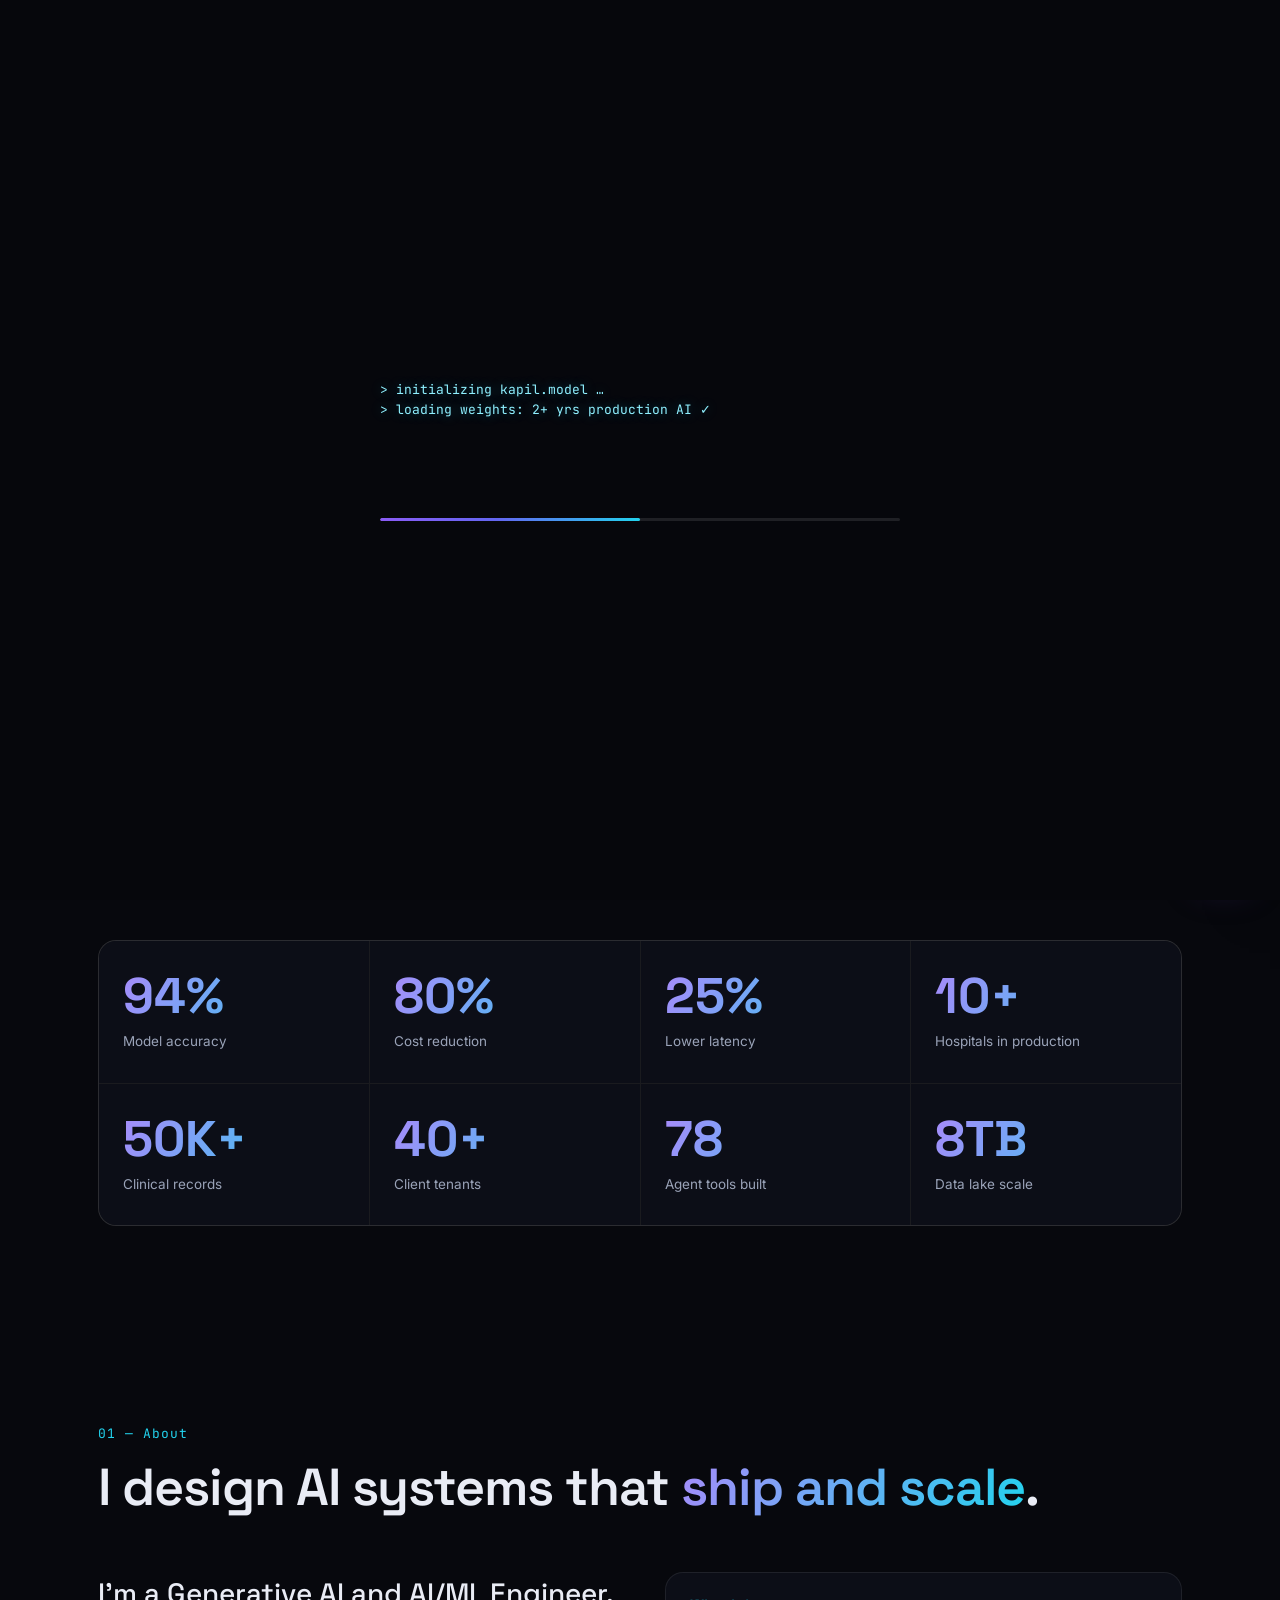
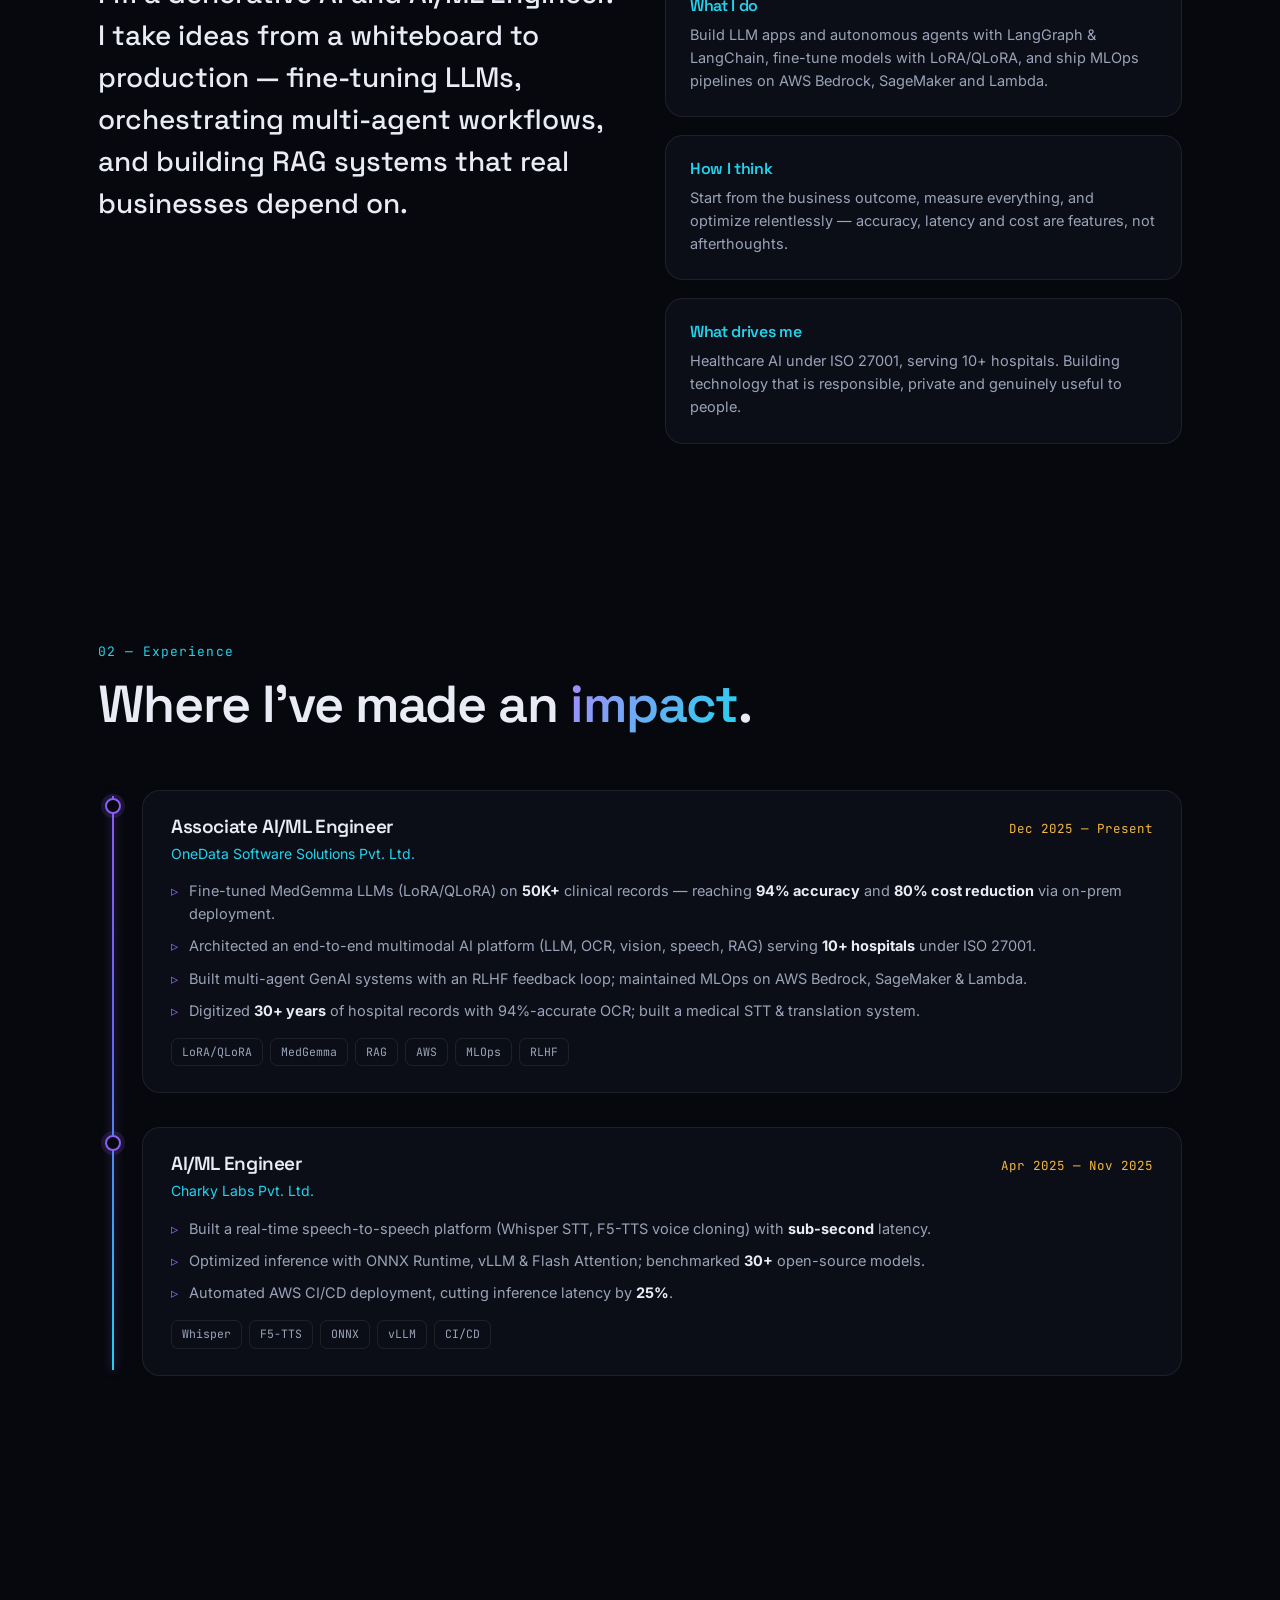
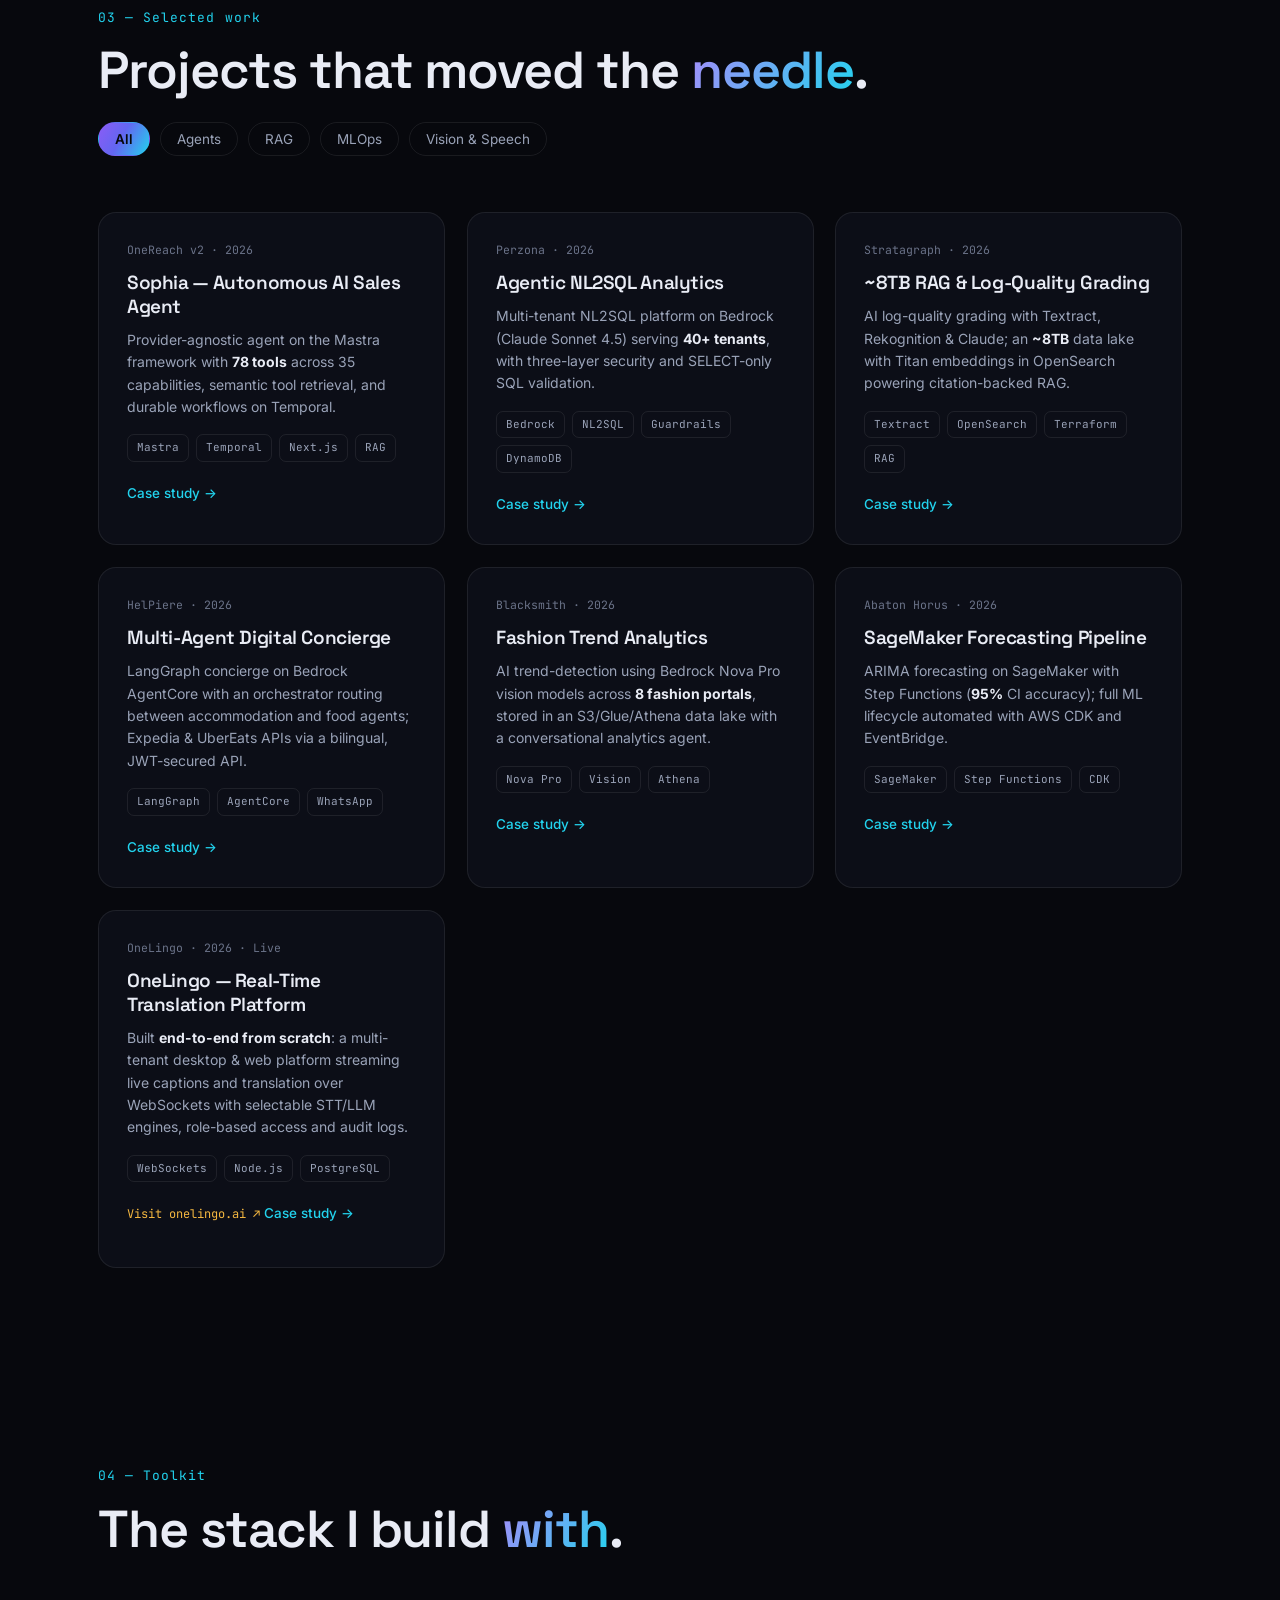
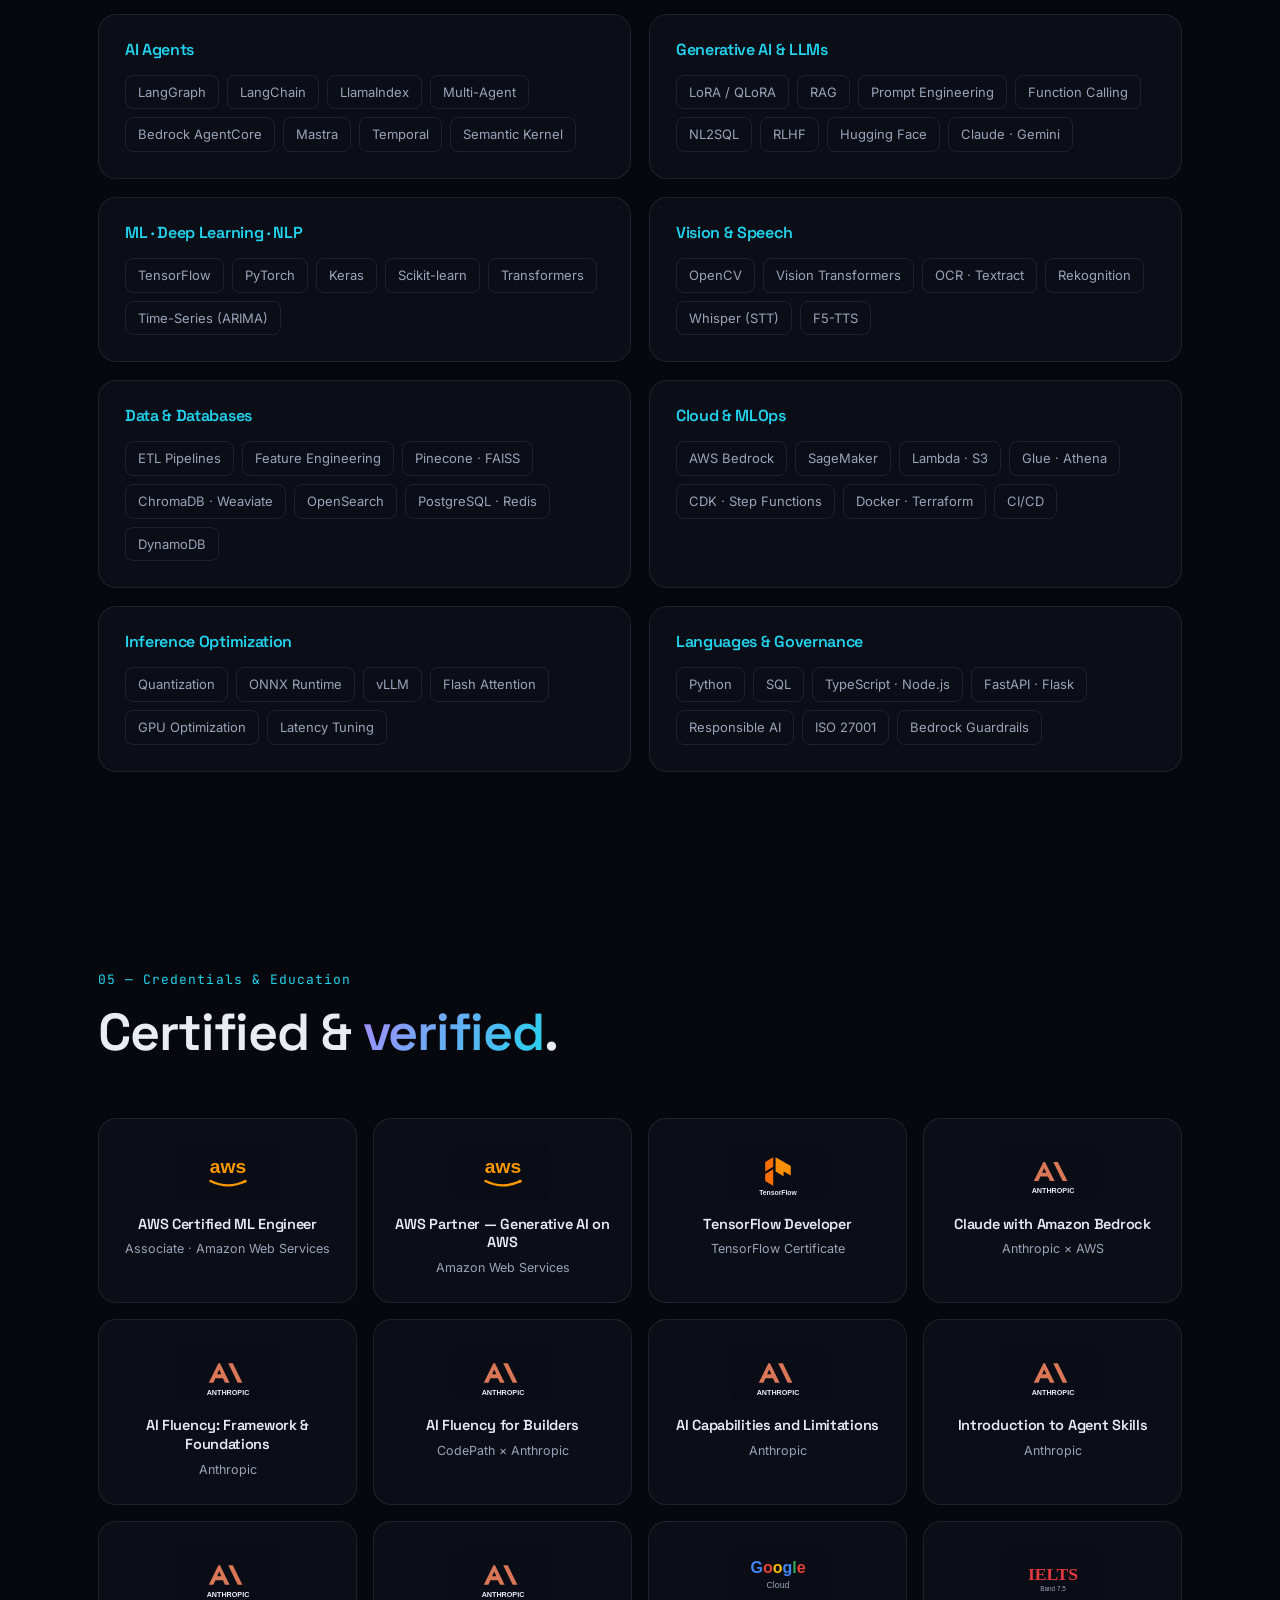
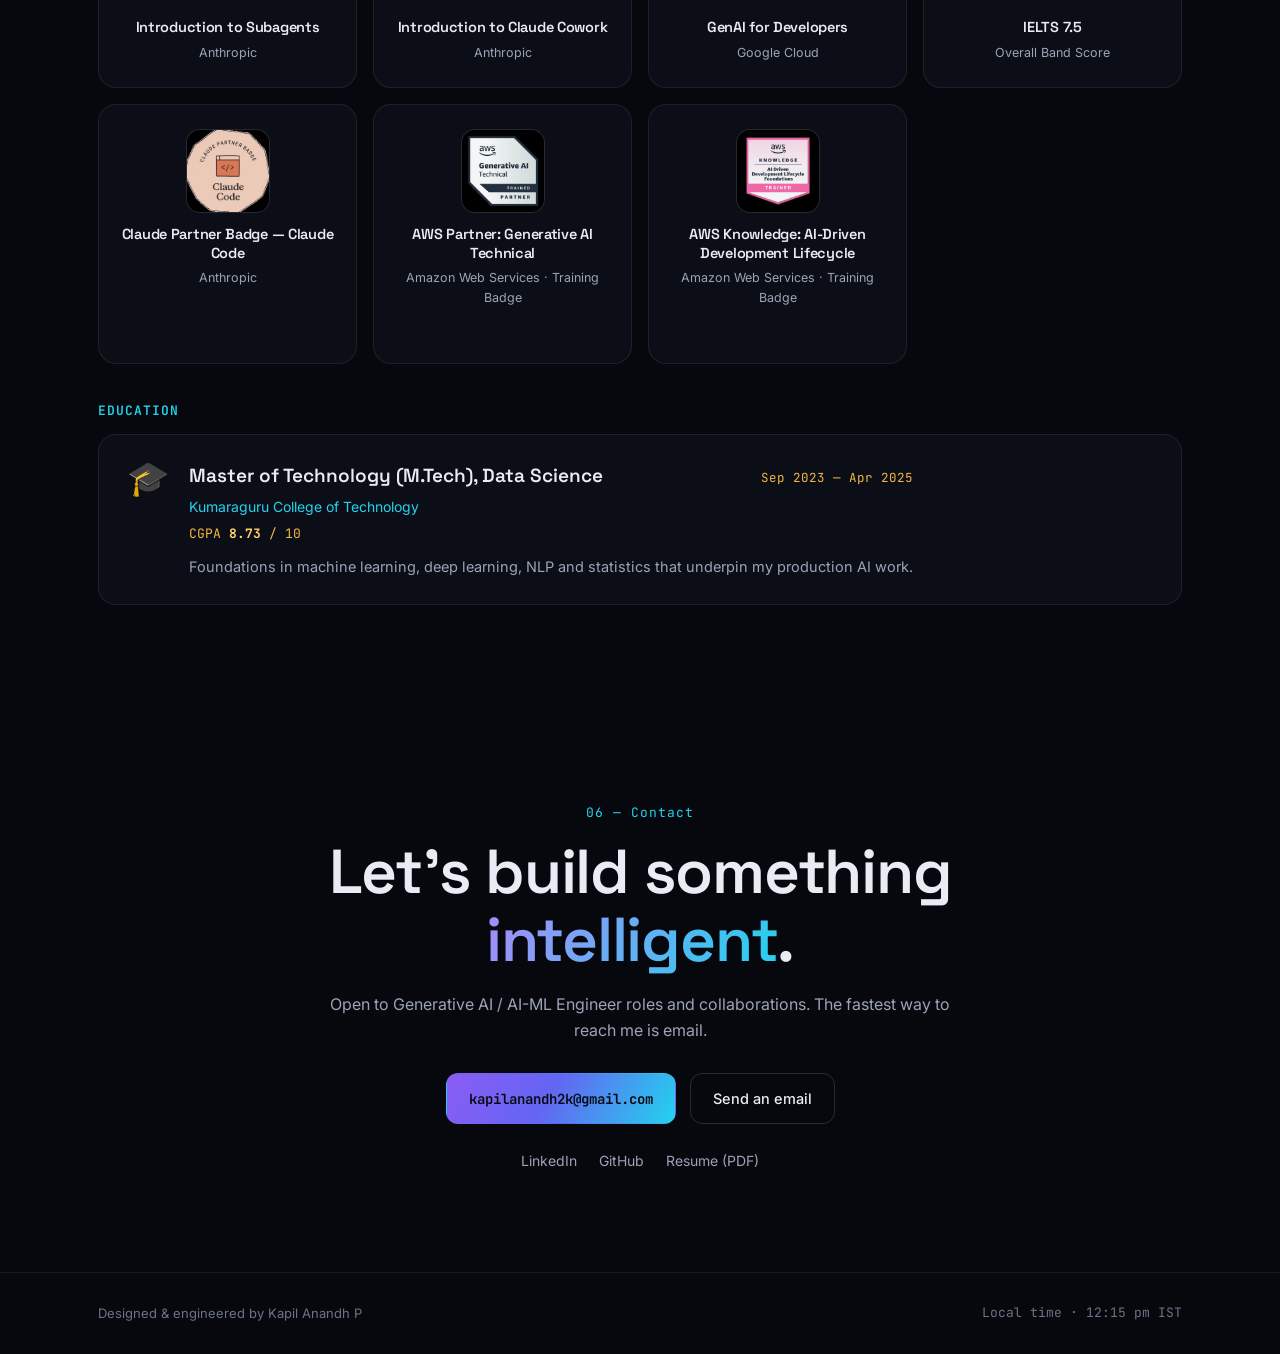
==== index.html @ 5b50f159 "Initial portfolio: dark theme, animations, Kappy chatbot, GitHub Pages deploy" ====
<!DOCTYPE html>
<html lang="en">
<head>
  <meta charset="UTF-8" />
  <meta name="viewport" content="width=device-width, initial-scale=1.0" />
  <meta name="theme-color" content="#07080d" />

  <title>Kapil Anandh P — Generative AI &amp; AI/ML Engineer</title>
  <meta name="description" content="Kapil Anandh P — Generative AI and AI/ML Engineer. Building production LLM applications, multi-agent systems, RAG platforms and MLOps pipelines on AWS. 94% model accuracy, 80% cost reduction." />
  <meta name="author" content="Kapil Anandh P" />
  <meta name="keywords" content="Generative AI, AI/ML Engineer, LLM, LangGraph, LangChain, RAG, AWS Bedrock, SageMaker, MLOps, Python, NLP, Kapil Anandh" />

  <!-- Open Graph / social share -->
  <meta property="og:type" content="website" />
  <meta property="og:title" content="Kapil Anandh P — Generative AI &amp; AI/ML Engineer" />
  <meta property="og:description" content="Production LLM apps, multi-agent systems, RAG platforms and MLOps on AWS. 94% accuracy, 80% cost reduction, 25% lower latency." />
  <meta property="og:image" content="assets/img/og-cover.png" />
  <meta property="og:url" content="https://kapilanandh.github.io/Portfolio/" />
  <meta name="twitter:card" content="summary_large_image" />
  <meta name="twitter:title" content="Kapil Anandh P — Generative AI &amp; AI/ML Engineer" />
  <meta name="twitter:description" content="Production LLM apps, multi-agent systems, RAG platforms and MLOps on AWS." />
  <meta name="twitter:image" content="assets/img/og-cover.png" />

  <link rel="icon" href="assets/img/favicon.svg" type="image/svg+xml" />
  <link rel="apple-touch-icon" href="assets/img/avatar.jpg" />

  <!-- Fonts -->
  <link rel="preconnect" href="https://fonts.googleapis.com" />
  <link rel="preconnect" href="https://fonts.gstatic.com" crossorigin />
  <link href="https://fonts.googleapis.com/css2?family=Space+Grotesk:wght@400;500;600;700&family=Inter:wght@300;400;500;600&family=JetBrains+Mono:wght@400;500&display=swap" rel="stylesheet" />

  <link rel="stylesheet" href="assets/css/style.css" />

  <!-- Structured data -->
  <script type="application/ld+json">
  {
    "@context": "https://schema.org",
    "@type": "Person",
    "name": "Kapil Anandh P",
    "jobTitle": "Generative AI & AI/ML Engineer",
    "email": "mailto:kapilanandh2k@gmail.com",
    "url": "https://kapilanandh.github.io/Portfolio/",
    "sameAs": [
      "https://www.linkedin.com/in/kapilanandh3611/",
      "https://github.com/KapilAnandh"
    ],
    "knowsAbout": ["Generative AI","Large Language Models","LangGraph","LangChain","RAG","AWS Bedrock","SageMaker","MLOps","NLP","Computer Vision"]
  }
  </script>
</head>
<body data-theme="dark">

  <!-- ===== Boot loader ===== -->
  <div id="boot" class="boot" aria-hidden="true">
    <div class="boot__inner">
      <pre class="boot__log" id="bootLog"></pre>
      <div class="boot__bar"><span id="bootBar"></span></div>
    </div>
  </div>

  <!-- ===== Custom cursor ===== -->
  <div class="cursor-dot" id="cursorDot" aria-hidden="true"></div>
  <div class="cursor-ring" id="cursorRing" aria-hidden="true"></div>

  <!-- ===== Scroll progress ===== -->
  <div class="scroll-progress" id="scrollProgress" aria-hidden="true"></div>

  <!-- ===== Neural network canvas ===== -->
  <canvas id="neural" class="neural-canvas" aria-hidden="true"></canvas>
  <div class="grain" aria-hidden="true"></div>

  <!-- ===== Navigation ===== -->
  <header class="nav" id="nav">
    <a href="#hero" class="nav__brand" aria-label="Home">
      <span class="nav__logo">KA</span>
      <span class="nav__name">Kapil Anandh</span>
    </a>
    <nav class="nav__links" aria-label="Primary">
      <a href="#about" data-nav>About</a>
      <a href="#experience" data-nav>Experience</a>
      <a href="#projects" data-nav>Projects</a>
      <a href="#skills" data-nav>Skills</a>
      <a href="#certs" data-nav>Credentials</a>
      <a href="#contact" data-nav>Contact</a>
    </nav>
    <div class="nav__actions">
      <button class="nav__cmd" id="openCmd" title="Quick menu (Ctrl+K)" aria-label="Open command menu">
        <kbd>⌘</kbd><kbd>K</kbd>
      </button>
      <a href="assets/Kapil_Anandh_Resume.pdf" class="btn btn--sm" download>Resume</a>
      <button class="nav__burger" id="burger" aria-label="Menu" aria-expanded="false"><span></span><span></span><span></span></button>
    </div>
  </header>

  <!-- ===== Mobile menu ===== -->
  <div class="mobile-menu" id="mobileMenu" aria-hidden="true">
    <a href="#about">About</a>
    <a href="#experience">Experience</a>
    <a href="#projects">Projects</a>
    <a href="#skills">Skills</a>
    <a href="#certs">Credentials</a>
    <a href="#contact">Contact</a>
  </div>

  <main>
    <!-- ===== HERO ===== -->
    <section id="hero" class="hero">
      <div class="hero__grid">
        <div class="hero__content">
          <div class="hero__badge reveal">
            <span class="dot"></span> Open to opportunities · Generative AI / AI-ML Engineer
          </div>
          <h1 class="hero__title" id="heroTitle" aria-label="Kapil Anandh P">
            <span class="line"><span class="word">Kapil</span></span>
            <span class="line"><span class="word">Anandh</span> <span class="word accent">P</span></span>
          </h1>
          <p class="hero__role">
            <span class="hero__role-fixed">I build</span>
            <span class="type" id="typeRole"></span><span class="type-caret">|</span>
          </p>
          <p class="hero__desc reveal">
            Generative AI &amp; AI/ML Engineer with <strong>2+ years</strong> shipping production
            LLM applications and autonomous agents in Python — using LangGraph, LangChain and
            AWS AI platforms. I turn messy business problems into measurable outcomes.
          </p>
          <div class="hero__cta reveal">
            <a href="#projects" class="btn btn--primary magnetic">View my work <span class="arrow">→</span></a>
            <a href="assets/Kapil_Anandh_Resume.pdf" class="btn btn--ghost magnetic" download>Download resume</a>
          </div>
          <div class="hero__socials reveal">
            <a href="https://github.com/KapilAnandh" target="_blank" rel="noopener" aria-label="GitHub" class="magnetic">GitHub</a>
            <span>·</span>
            <a href="https://www.linkedin.com/in/kapilanandh3611/" target="_blank" rel="noopener" aria-label="LinkedIn" class="magnetic">LinkedIn</a>
            <span>·</span>
            <a href="mailto:kapilanandh2k@gmail.com" aria-label="Email" class="magnetic">Email</a>
          </div>
        </div>

        <div class="hero__visual">
          <div class="portrait" id="portrait">
            <div class="portrait__ring"></div>
            <div class="portrait__frame">
              <picture>
                <source srcset="assets/img/kapil.webp" type="image/webp" />
                <img src="assets/img/kapil.jpg" alt="Portrait of Kapil Anandh P" width="360" height="450" />
              </picture>
            </div>
            <div class="portrait__chip chip--1">LangGraph · Agents</div>
            <div class="portrait__chip chip--2">AWS Bedrock · SageMaker</div>
            <div class="portrait__chip chip--3">RAG · LLM Fine-tuning</div>
          </div>
        </div>
      </div>
      <a href="#stats" class="hero__scroll" aria-label="Scroll down">
        <span>scroll</span>
        <span class="hero__scroll-line"></span>
      </a>
    </section>

    <!-- ===== STATS ===== -->
    <section id="stats" class="stats">
      <div class="container">
        <div class="stats__grid">
          <div class="stat reveal"><div class="stat__num" data-count="94" data-suffix="%">0</div><div class="stat__label">Model accuracy</div></div>
          <div class="stat reveal"><div class="stat__num" data-count="80" data-suffix="%">0</div><div class="stat__label">Cost reduction</div></div>
          <div class="stat reveal"><div class="stat__num" data-count="25" data-suffix="%">0</div><div class="stat__label">Lower latency</div></div>
          <div class="stat reveal"><div class="stat__num" data-count="10" data-suffix="+">0</div><div class="stat__label">Hospitals in production</div></div>
          <div class="stat reveal"><div class="stat__num" data-count="50" data-suffix="K+">0</div><div class="stat__label">Clinical records</div></div>
          <div class="stat reveal"><div class="stat__num" data-count="40" data-suffix="+">0</div><div class="stat__label">Client tenants</div></div>
          <div class="stat reveal"><div class="stat__num" data-count="78" data-suffix="">0</div><div class="stat__label">Agent tools built</div></div>
          <div class="stat reveal"><div class="stat__num" data-count="8" data-suffix="TB">0</div><div class="stat__label">Data lake scale</div></div>
        </div>
      </div>
    </section>

    <!-- ===== ABOUT ===== -->
    <section id="about" class="about">
      <div class="container">
        <div class="section-head reveal">
          <span class="section-kicker">01 — About</span>
          <h2 class="section-title">I design AI systems that <span class="accent">ship and scale</span>.</h2>
        </div>
        <div class="about__grid">
          <div class="about__lead">
            <p class="about__big" data-reveal-words>
              I'm a Generative AI and AI/ML Engineer. I take ideas from a whiteboard
              to production — fine-tuning LLMs, orchestrating multi-agent workflows,
              and building RAG systems that real businesses depend on.
            </p>
          </div>
          <div class="about__cols">
            <div class="about__card reveal">
              <h3>What I do</h3>
              <p>Build LLM apps and autonomous agents with LangGraph &amp; LangChain, fine-tune models with LoRA/QLoRA, and ship MLOps pipelines on AWS Bedrock, SageMaker and Lambda.</p>
            </div>
            <div class="about__card reveal">
              <h3>How I think</h3>
              <p>Start from the business outcome, measure everything, and optimize relentlessly — accuracy, latency and cost are features, not afterthoughts.</p>
            </div>
            <div class="about__card reveal">
              <h3>What drives me</h3>
              <p>Healthcare AI under ISO 27001, serving 10+ hospitals. Building technology that is responsible, private and genuinely useful to people.</p>
            </div>
          </div>
        </div>
      </div>
    </section>

    <!-- ===== EXPERIENCE ===== -->
    <section id="experience" class="experience">
      <div class="container">
        <div class="section-head reveal">
          <span class="section-kicker">02 — Experience</span>
          <h2 class="section-title">Where I've made an <span class="accent">impact</span>.</h2>
        </div>
        <div class="timeline" id="timeline">
          <div class="timeline__line"><span id="timelineProgress"></span></div>

          <article class="tl-item reveal">
            <div class="tl-dot"></div>
            <div class="tl-card">
              <div class="tl-top">
                <h3>Associate AI/ML Engineer</h3>
                <span class="tl-date">Dec 2025 — Present</span>
              </div>
              <p class="tl-org">OneData Software Solutions Pvt. Ltd.</p>
              <ul class="tl-points">
                <li>Fine-tuned MedGemma LLMs (LoRA/QLoRA) on <strong>50K+</strong> clinical records — reaching <strong>94% accuracy</strong> and <strong>80% cost reduction</strong> via on-prem deployment.</li>
                <li>Architected an end-to-end multimodal AI platform (LLM, OCR, vision, speech, RAG) serving <strong>10+ hospitals</strong> under ISO 27001.</li>
                <li>Built multi-agent GenAI systems with an RLHF feedback loop; maintained MLOps on AWS Bedrock, SageMaker &amp; Lambda.</li>
                <li>Digitized <strong>30+ years</strong> of hospital records with 94%-accurate OCR; built a medical STT &amp; translation system.</li>
              </ul>
              <div class="tl-tags"><span>LoRA/QLoRA</span><span>MedGemma</span><span>RAG</span><span>AWS</span><span>MLOps</span><span>RLHF</span></div>
            </div>
          </article>

          <article class="tl-item reveal">
            <div class="tl-dot"></div>
            <div class="tl-card">
              <div class="tl-top">
                <h3>AI/ML Engineer</h3>
                <span class="tl-date">Apr 2025 — Nov 2025</span>
              </div>
              <p class="tl-org">Charky Labs Pvt. Ltd.</p>
              <ul class="tl-points">
                <li>Built a real-time speech-to-speech platform (Whisper STT, F5-TTS voice cloning) with <strong>sub-second</strong> latency.</li>
                <li>Optimized inference with ONNX Runtime, vLLM &amp; Flash Attention; benchmarked <strong>30+</strong> open-source models.</li>
                <li>Automated AWS CI/CD deployment, cutting inference latency by <strong>25%</strong>.</li>
              </ul>
              <div class="tl-tags"><span>Whisper</span><span>F5-TTS</span><span>ONNX</span><span>vLLM</span><span>CI/CD</span></div>
            </div>
          </article>
        </div>
      </div>
    </section>

    <!-- ===== PROJECTS ===== -->
    <section id="projects" class="projects">
      <div class="container">
        <div class="section-head reveal">
          <span class="section-kicker">03 — Selected work</span>
          <h2 class="section-title">Projects that moved the <span class="accent">needle</span>.</h2>
          <div class="proj-filters" id="projFilters">
            <button class="chip-btn is-active" data-filter="all">All</button>
            <button class="chip-btn" data-filter="agents">Agents</button>
            <button class="chip-btn" data-filter="rag">RAG</button>
            <button class="chip-btn" data-filter="mlops">MLOps</button>
            <button class="chip-btn" data-filter="vision">Vision &amp; Speech</button>
          </div>
        </div>

        <div class="proj-grid" id="projGrid">
          <!-- cards injected/enhanced by JS; written in HTML for SEO + no-JS fallback -->
          <article class="proj-card tilt reveal" data-cats="agents rag" data-proj="sophia">
            <div class="proj-card__glow"></div>
            <span class="proj-card__era">OneReach v2 · 2026</span>
            <h3>Sophia — Autonomous AI Sales Agent</h3>
            <p>Provider-agnostic agent on the Mastra framework with <strong>78 tools</strong> across 35 capabilities, semantic tool retrieval, and durable workflows on Temporal.</p>
            <div class="proj-card__tags"><span>Mastra</span><span>Temporal</span><span>Next.js</span><span>RAG</span></div>
            <button class="proj-card__more">Case study →</button>
          </article>

          <article class="proj-card tilt reveal" data-cats="agents rag" data-proj="perzona">
            <div class="proj-card__glow"></div>
            <span class="proj-card__era">Perzona · 2026</span>
            <h3>Agentic NL2SQL Analytics</h3>
            <p>Multi-tenant NL2SQL platform on Bedrock (Claude Sonnet 4.5) serving <strong>40+ tenants</strong>, with three-layer security and SELECT-only SQL validation.</p>
            <div class="proj-card__tags"><span>Bedrock</span><span>NL2SQL</span><span>Guardrails</span><span>DynamoDB</span></div>
            <button class="proj-card__more">Case study →</button>
          </article>

          <article class="proj-card tilt reveal" data-cats="rag vision" data-proj="stratagraph">
            <div class="proj-card__glow"></div>
            <span class="proj-card__era">Stratagraph · 2026</span>
            <h3>~8TB RAG &amp; Log-Quality Grading</h3>
            <p>AI log-quality grading with Textract, Rekognition &amp; Claude; an <strong>~8TB</strong> data lake with Titan embeddings in OpenSearch powering citation-backed RAG.</p>
            <div class="proj-card__tags"><span>Textract</span><span>OpenSearch</span><span>Terraform</span><span>RAG</span></div>
            <button class="proj-card__more">Case study →</button>
          </article>

          <article class="proj-card tilt reveal" data-cats="agents" data-proj="helpiere">
            <div class="proj-card__glow"></div>
            <span class="proj-card__era">HelPiere · 2026</span>
            <h3>Multi-Agent Digital Concierge</h3>
            <p>LangGraph concierge on Bedrock AgentCore with an orchestrator routing between accommodation and food agents; Expedia &amp; UberEats APIs via a bilingual, JWT-secured API.</p>
            <div class="proj-card__tags"><span>LangGraph</span><span>AgentCore</span><span>WhatsApp</span></div>
            <button class="proj-card__more">Case study →</button>
          </article>

          <article class="proj-card tilt reveal" data-cats="vision rag" data-proj="blacksmith">
            <div class="proj-card__glow"></div>
            <span class="proj-card__era">Blacksmith · 2026</span>
            <h3>Fashion Trend Analytics</h3>
            <p>AI trend-detection using Bedrock Nova Pro vision models across <strong>8 fashion portals</strong>, stored in an S3/Glue/Athena data lake with a conversational analytics agent.</p>
            <div class="proj-card__tags"><span>Nova Pro</span><span>Vision</span><span>Athena</span></div>
            <button class="proj-card__more">Case study →</button>
          </article>

          <article class="proj-card tilt reveal" data-cats="mlops" data-proj="abaton">
            <div class="proj-card__glow"></div>
            <span class="proj-card__era">Abaton Horus · 2026</span>
            <h3>SageMaker Forecasting Pipeline</h3>
            <p>ARIMA forecasting on SageMaker with Step Functions (<strong>95%</strong> CI accuracy); full ML lifecycle automated with AWS CDK and EventBridge.</p>
            <div class="proj-card__tags"><span>SageMaker</span><span>Step Functions</span><span>CDK</span></div>
            <button class="proj-card__more">Case study →</button>
          </article>

          <article class="proj-card tilt reveal" data-cats="mlops" data-proj="onelingo">
            <div class="proj-card__glow"></div>
            <span class="proj-card__era">OneLingo · 2026 · Live</span>
            <h3>OneLingo — Real-Time Translation Platform</h3>
            <p>Built <strong>end-to-end from scratch</strong>: a multi-tenant desktop &amp; web platform streaming live captions and translation over WebSockets with selectable STT/LLM engines, role-based access and audit logs.</p>
            <div class="proj-card__tags"><span>WebSockets</span><span>Node.js</span><span>PostgreSQL</span></div>
            <a href="https://onelingo.ai/" target="_blank" rel="noopener" class="proj-card__live" onclick="event.stopPropagation()">Visit onelingo.ai ↗</a>
            <button class="proj-card__more">Case study →</button>
          </article>
        </div>
      </div>
    </section>

    <!-- ===== SKILLS ===== -->
    <section id="skills" class="skills">
      <div class="container">
        <div class="section-head reveal">
          <span class="section-kicker">04 — Toolkit</span>
          <h2 class="section-title">The stack I build <span class="accent">with</span>.</h2>
        </div>
        <div class="skills__grid" id="skillsGrid">
          <div class="skill-group reveal">
            <h3>AI Agents</h3>
            <div class="skill-tags">
              <span>LangGraph</span><span>LangChain</span><span>LlamaIndex</span><span>Multi-Agent</span><span>Bedrock AgentCore</span><span>Mastra</span><span>Temporal</span><span>Semantic Kernel</span>
            </div>
          </div>
          <div class="skill-group reveal">
            <h3>Generative AI &amp; LLMs</h3>
            <div class="skill-tags">
              <span>LoRA / QLoRA</span><span>RAG</span><span>Prompt Engineering</span><span>Function Calling</span><span>NL2SQL</span><span>RLHF</span><span>Hugging Face</span><span>Claude · Gemini</span>
            </div>
          </div>
          <div class="skill-group reveal">
            <h3>ML · Deep Learning · NLP</h3>
            <div class="skill-tags">
              <span>TensorFlow</span><span>PyTorch</span><span>Keras</span><span>Scikit-learn</span><span>Transformers</span><span>Time-Series (ARIMA)</span>
            </div>
          </div>
          <div class="skill-group reveal">
            <h3>Vision &amp; Speech</h3>
            <div class="skill-tags">
              <span>OpenCV</span><span>Vision Transformers</span><span>OCR · Textract</span><span>Rekognition</span><span>Whisper (STT)</span><span>F5-TTS</span>
            </div>
          </div>
          <div class="skill-group reveal">
            <h3>Data &amp; Databases</h3>
            <div class="skill-tags">
              <span>ETL Pipelines</span><span>Feature Engineering</span><span>Pinecone · FAISS</span><span>ChromaDB · Weaviate</span><span>OpenSearch</span><span>PostgreSQL · Redis</span><span>DynamoDB</span>
            </div>
          </div>
          <div class="skill-group reveal">
            <h3>Cloud &amp; MLOps</h3>
            <div class="skill-tags">
              <span>AWS Bedrock</span><span>SageMaker</span><span>Lambda · S3</span><span>Glue · Athena</span><span>CDK · Step Functions</span><span>Docker · Terraform</span><span>CI/CD</span>
            </div>
          </div>
          <div class="skill-group reveal">
            <h3>Inference Optimization</h3>
            <div class="skill-tags">
              <span>Quantization</span><span>ONNX Runtime</span><span>vLLM</span><span>Flash Attention</span><span>GPU Optimization</span><span>Latency Tuning</span>
            </div>
          </div>
          <div class="skill-group reveal">
            <h3>Languages &amp; Governance</h3>
            <div class="skill-tags">
              <span>Python</span><span>SQL</span><span>TypeScript · Node.js</span><span>FastAPI · Flask</span><span>Responsible AI</span><span>ISO 27001</span><span>Bedrock Guardrails</span>
            </div>
          </div>
        </div>
      </div>
    </section>

    <!-- ===== CERTIFICATIONS ===== -->
    <section id="certs" class="certs">
      <div class="container">
        <div class="section-head reveal">
          <span class="section-kicker">05 — Credentials &amp; Education</span>
          <h2 class="section-title">Certified &amp; <span class="accent">verified</span>.</h2>
        </div>
        <div class="certs__grid" id="certsGrid"></div>

        <div class="edu reveal">
          <h3 class="edu__head">Education</h3>
          <div class="edu-card">
            <div class="edu-card__icon">🎓</div>
            <div class="edu-card__body">
              <div class="edu-card__top">
                <h4>Master of Technology (M.Tech), Data Science</h4>
                <span class="edu-card__date">Sep 2023 — Apr 2025</span>
              </div>
              <p class="edu-card__org">Kumaraguru College of Technology</p>
              <p class="edu-card__cgpa">CGPA <strong>8.73</strong> / 10</p>
              <p class="edu-card__desc">Foundations in machine learning, deep learning, NLP and statistics that underpin my production AI work.</p>
            </div>
          </div>
        </div>
      </div>
    </section>

    <!-- ===== CONTACT ===== -->
    <section id="contact" class="contact">
      <div class="container">
        <div class="contact__inner reveal">
          <span class="section-kicker">06 — Contact</span>
          <h2 class="contact__title">Let's build something <span class="accent">intelligent</span>.</h2>
          <p class="contact__sub">Open to Generative AI / AI-ML Engineer roles and collaborations. The fastest way to reach me is email.</p>
          <div class="contact__actions">
            <button class="btn btn--primary magnetic" id="copyEmail" data-email="kapilanandh2k@gmail.com">
              <span id="copyEmailText">kapilanandh2k@gmail.com</span>
            </button>
            <a href="mailto:kapilanandh2k@gmail.com" class="btn btn--ghost magnetic">Send an email</a>
          </div>
          <div class="contact__links">
            <a href="https://www.linkedin.com/in/kapilanandh3611/" target="_blank" rel="noopener">LinkedIn</a>
            <a href="https://github.com/KapilAnandh" target="_blank" rel="noopener">GitHub</a>
            <a href="assets/Kapil_Anandh_Resume.pdf" download>Resume (PDF)</a>
          </div>
        </div>
      </div>
    </section>
  </main>

  <footer class="footer">
    <div class="container footer__inner">
      <span>Designed &amp; engineered by Kapil Anandh P</span>
      <span class="footer__time" id="localTime">Available</span>
    </div>
  </footer>

  <!-- ===== Project case-study panel ===== -->
  <div class="panel-overlay" id="panelOverlay" aria-hidden="true"></div>
  <aside class="case-panel" id="casePanel" aria-hidden="true" role="dialog" aria-modal="true" aria-label="Project case study">
    <button class="case-panel__close" id="casePanelClose" aria-label="Close">✕</button>
    <div class="case-panel__body" id="casePanelBody"></div>
  </aside>

  <!-- ===== Command menu (Ctrl+K) ===== -->
  <div class="cmd-overlay" id="cmdOverlay" aria-hidden="true">
    <div class="cmd" role="dialog" aria-modal="true" aria-label="Command menu">
      <input type="text" id="cmdInput" class="cmd__input" placeholder="Jump to a section or action…" autocomplete="off" />
      <ul class="cmd__list" id="cmdList"></ul>
    </div>
  </div>

  <!-- ===== Kappy the chatbot ===== -->
  <div class="kappy" id="kappy">
    <button class="kappy__launcher" id="kappyLauncher" aria-label="Chat with Kappy about Kapil">
      <svg class="kappy__bot" viewBox="0 0 64 64" width="56" height="56" aria-hidden="true">
        <defs>
          <linearGradient id="kg" x1="0" y1="0" x2="1" y2="1">
            <stop offset="0" stop-color="#8b5cf6"/><stop offset="1" stop-color="#22d3ee"/>
          </linearGradient>
        </defs>
        <rect x="10" y="18" width="44" height="34" rx="12" fill="url(#kg)"/>
        <rect x="16" y="24" width="32" height="22" rx="9" fill="#0b0d16"/>
        <circle class="kappy__eye kappy__eye--l" cx="26" cy="35" r="4" fill="#9ef7ff"/>
        <circle class="kappy__eye kappy__eye--r" cx="38" cy="35" r="4" fill="#9ef7ff"/>
        <rect x="29" y="8" width="6" height="8" rx="3" fill="url(#kg)"/>
        <circle cx="32" cy="7" r="3.5" fill="#22d3ee"/>
        <rect x="24" y="43" width="16" height="3" rx="1.5" fill="#1b2030"/>
      </svg>
      <span class="kappy__badge" id="kappyBadge">1</span>
    </button>
    <div class="kappy__bubble" id="kappyBubble">Hi! Ask me anything about Kapil 👋</div>

    <div class="kappy__window" id="kappyWindow" aria-hidden="true">
      <div class="kappy__header">
        <div class="kappy__id">
          <span class="kappy__avatar">🤖</span>
          <div>
            <strong>Kappy</strong>
            <small><span class="kappy__status-dot"></span> <span id="kappyStatus">Kapil's AI assistant</span></small>
          </div>
        </div>
        <button class="kappy__close" id="kappyClose" aria-label="Close chat">✕</button>
      </div>
      <div class="kappy__tabs" id="kappyTabs" role="tablist">
        <button class="kappy__tab is-active" data-mode="kapil" role="tab">About Kapil</button>
        <button class="kappy__tab" data-mode="verse" role="tab">Kappyverse ✦</button>
      </div>
      <div class="kappy__messages" id="kappyMessages" aria-live="polite"></div>
      <div class="kappy__chips" id="kappyChips"></div>
      <form class="kappy__input" id="kappyForm">
        <input type="text" id="kappyText" placeholder="Ask about skills, projects, experience…" autocomplete="off" aria-label="Message Kappy" />
        <button type="submit" aria-label="Send">➤</button>
      </form>
    </div>
  </div>

  <!-- Scripts: GSAP + Lenis from CDN, then our modules -->
  <script src="https://cdnjs.cloudflare.com/ajax/libs/gsap/3.12.5/gsap.min.js" defer></script>
  <script src="https://cdnjs.cloudflare.com/ajax/libs/gsap/3.12.5/ScrollTrigger.min.js" defer></script>
  <script src="https://cdnjs.cloudflare.com/ajax/libs/lenis/1.0.42/lenis.min.js" defer></script>
  <script src="assets/js/neural-bg.js" defer></script>
  <!-- committed config (ships to the live site) -->
  <script src="assets/js/config.js" defer></script>
  <!-- optional local override (gitignored). Harmless 404 if absent. -->
  <script src="assets/js/config.local.js" defer onerror="window.__noKappyConfig=true"></script>
  <script src="assets/js/knowledge.js" defer></script>
  <script src="assets/js/chatbot.js" defer></script>
  <script src="assets/js/main.js" defer></script>
  <script src="assets/js/certs.js" defer></script>
</body>
</html>
---- assets/css/style.css ----
/* =========================================================
   Kapil Anandh P — Portfolio
   Theme: "Inside the model" — deep dark + violet→cyan accent
   ========================================================= */

:root{
  --bg:#07080d;
  --bg-soft:#0c0e17;
  --surface:#11131f;
  --surface-2:#161a28;
  --line:rgba(255,255,255,.08);
  --line-strong:rgba(255,255,255,.14);
  --text:#e9ecf5;
  --text-dim:#9aa3b8;
  --text-faint:#6b7389;
  --violet:#8b5cf6;
  --cyan:#22d3ee;
  --amber:#f4b740;
  --grad:linear-gradient(120deg,#8b5cf6 0%,#6366f1 45%,#22d3ee 100%);
  --grad-text:linear-gradient(120deg,#a78bfa,#22d3ee);
  --radius:18px;
  --radius-sm:12px;
  --maxw:1180px;
  --ease:cubic-bezier(.22,1,.36,1);
  --shadow:0 24px 60px -20px rgba(0,0,0,.7);
}

*{box-sizing:border-box;margin:0;padding:0}
html{scroll-behavior:smooth}
html.lenis,html.lenis body{height:auto}
.lenis.lenis-smooth{scroll-behavior:auto!important}

body{
  background:var(--bg);
  color:var(--text);
  font-family:'Inter',system-ui,sans-serif;
  font-weight:400;
  line-height:1.6;
  -webkit-font-smoothing:antialiased;
  overflow-x:hidden;
  cursor:none;
}
@media (max-width:900px){ body{cursor:auto} }

a{color:inherit;text-decoration:none}
img{max-width:100%;display:block}
ul{list-style:none}
button{font-family:inherit;cursor:pointer;border:none;background:none;color:inherit}

h1,h2,h3{font-family:'Space Grotesk',sans-serif;font-weight:600;line-height:1.1;letter-spacing:-.02em}

.container{max-width:var(--maxw);margin:0 auto;padding:0 clamp(20px,5vw,48px)}
.accent{background:var(--grad-text);-webkit-background-clip:text;background-clip:text;color:transparent}

/* ---------- Background layers ---------- */
.neural-canvas{position:fixed;inset:0;z-index:0;pointer-events:none;opacity:.4}
.grain{position:fixed;inset:0;z-index:1;pointer-events:none;opacity:.035;
  background-image:url("data:image/svg+xml,%3Csvg xmlns='http://www.w3.org/2000/svg' width='120' height='120'%3E%3Cfilter id='n'%3E%3CfeTurbulence type='fractalNoise' baseFrequency='.9' numOctaves='3'/%3E%3C/filter%3E%3Crect width='100%25' height='100%25' filter='url(%23n)'/%3E%3C/svg%3E");}
main,.nav,.footer{position:relative;z-index:2}

/* ---------- Boot loader ---------- */
.boot{position:fixed;inset:0;z-index:9999;background:#06070c;display:flex;align-items:center;justify-content:center;transition:opacity .6s var(--ease),visibility .6s}
.boot.done{opacity:0;visibility:hidden}
.boot__inner{width:min(520px,86vw)}
.boot__log{font-family:'JetBrains Mono',monospace;font-size:13px;color:#8ff0ff;white-space:pre-wrap;min-height:120px;text-shadow:0 0 12px rgba(34,211,238,.4)}
.boot__bar{height:3px;background:rgba(255,255,255,.1);border-radius:3px;margin-top:18px;overflow:hidden}
.boot__bar span{display:block;height:100%;width:0;background:var(--grad);border-radius:3px;transition:width .2s linear}

/* ---------- Custom cursor ---------- */
.cursor-dot,.cursor-ring{position:fixed;top:0;left:0;z-index:9998;pointer-events:none;border-radius:50%;mix-blend-mode:difference}
.cursor-dot{width:7px;height:7px;background:#fff;transform:translate(-50%,-50%)}
.cursor-ring{width:34px;height:34px;border:1.5px solid rgba(255,255,255,.6);transform:translate(-50%,-50%);transition:width .2s,height .2s,background .2s,border-color .2s}
.cursor-ring.grow{width:60px;height:60px;background:rgba(255,255,255,.12);border-color:transparent}
@media (max-width:900px){.cursor-dot,.cursor-ring{display:none}}

/* ---------- Scroll progress ---------- */
.scroll-progress{position:fixed;top:0;left:0;height:3px;width:0;background:var(--grad);z-index:9000;box-shadow:0 0 12px rgba(139,92,246,.7)}

/* ---------- Nav ---------- */
.nav{position:fixed;top:0;left:0;right:0;z-index:900;display:flex;align-items:center;justify-content:space-between;
  padding:18px clamp(20px,5vw,48px);transition:padding .4s var(--ease),background .4s,border-color .4s;border-bottom:1px solid transparent}
.nav.scrolled{padding:12px clamp(20px,5vw,48px);background:rgba(7,8,13,.72);backdrop-filter:blur(14px);border-bottom:1px solid var(--line)}
.nav__brand{display:flex;align-items:center;gap:12px}
.nav__logo{width:38px;height:38px;border-radius:10px;background:var(--grad);display:grid;place-items:center;font-family:'Space Grotesk';font-weight:700;color:#07080d;font-size:15px}
.nav__name{font-family:'Space Grotesk';font-weight:500;font-size:15px}
.nav__links{display:flex;gap:28px}
.nav__links a{font-size:14px;color:var(--text-dim);position:relative;transition:color .25s}
.nav__links a::after{content:"";position:absolute;left:0;bottom:-6px;width:0;height:2px;background:var(--grad);transition:width .3s var(--ease)}
.nav__links a:hover,.nav__links a.active{color:var(--text)}
.nav__links a.active::after,.nav__links a:hover::after{width:100%}
.nav__actions{display:flex;align-items:center;gap:14px}
.nav__cmd{display:flex;gap:3px;padding:7px 9px;border:1px solid var(--line);border-radius:9px;color:var(--text-dim);transition:border-color .25s,color .25s}
.nav__cmd:hover{border-color:var(--line-strong);color:var(--text)}
.nav__cmd kbd{font-family:'JetBrains Mono';font-size:11px}
.nav__burger{display:none;flex-direction:column;gap:5px;padding:6px}
.nav__burger span{width:22px;height:2px;background:var(--text);transition:.3s}
.nav__burger[aria-expanded="true"] span:nth-child(1){transform:translateY(7px) rotate(45deg)}
.nav__burger[aria-expanded="true"] span:nth-child(2){opacity:0}
.nav__burger[aria-expanded="true"] span:nth-child(3){transform:translateY(-7px) rotate(-45deg)}

.mobile-menu{position:fixed;inset:0;z-index:850;background:rgba(7,8,13,.97);backdrop-filter:blur(10px);display:flex;flex-direction:column;align-items:center;justify-content:center;gap:28px;opacity:0;visibility:hidden;transition:opacity .4s,visibility .4s}
.mobile-menu.open{opacity:1;visibility:visible}
.mobile-menu a{font-family:'Space Grotesk';font-size:28px;color:var(--text-dim)}
.mobile-menu a:hover{color:var(--text)}

/* ---------- Buttons ---------- */
.btn{display:inline-flex;align-items:center;gap:9px;padding:13px 22px;border-radius:12px;font-size:14.5px;font-weight:500;border:1px solid transparent;transition:transform .25s var(--ease),box-shadow .3s,background .3s,border-color .3s;will-change:transform}
.btn--sm{padding:8px 15px;font-size:13px;border:1px solid var(--line)}
.btn--sm:hover{border-color:var(--line-strong);background:var(--surface)}
.btn--primary{background:var(--grad);color:#07080d;font-weight:600}
.btn--primary:hover{box-shadow:0 14px 34px -10px rgba(139,92,246,.6);transform:translateY(-2px)}
.btn--ghost{border:1px solid var(--line-strong);color:var(--text)}
.btn--ghost:hover{background:var(--surface);border-color:var(--cyan);transform:translateY(-2px)}
.btn .arrow{transition:transform .3s var(--ease)}
.btn:hover .arrow{transform:translateX(5px)}

/* ---------- Section heads ---------- */
section{padding:clamp(70px,11vh,130px) 0;position:relative}
.section-head{margin-bottom:56px}
.section-kicker{font-family:'JetBrains Mono';font-size:13px;color:var(--cyan);letter-spacing:.08em;display:block;margin-bottom:14px}
.section-title{font-size:clamp(30px,5vw,52px)}

/* ---------- Hero ---------- */
.hero{min-height:100vh;display:flex;flex-direction:column;justify-content:center;padding-top:120px}
.hero__grid{display:grid;grid-template-columns:1.15fr .85fr;gap:60px;align-items:center;max-width:var(--maxw);margin:0 auto;padding:0 clamp(20px,5vw,48px);width:100%}
.hero__badge{display:inline-flex;align-items:center;gap:9px;padding:7px 15px;border:1px solid var(--line);border-radius:100px;font-size:13px;color:var(--text-dim);margin-bottom:26px}
.hero__badge .dot{width:8px;height:8px;border-radius:50%;background:#34d399;box-shadow:0 0 0 0 rgba(52,211,153,.6);animation:pulse 2.4s infinite}
@keyframes pulse{0%{box-shadow:0 0 0 0 rgba(52,211,153,.5)}70%{box-shadow:0 0 0 10px rgba(52,211,153,0)}100%{box-shadow:0 0 0 0 rgba(52,211,153,0)}}
.hero__title{font-size:clamp(52px,9vw,110px);font-weight:700;letter-spacing:-.03em;margin-bottom:18px;line-height:1.08}
/* Pad the clip box so the slide-in mask never cuts glyphs (esp. the gradient "P"). */
.hero__title .line{display:block;overflow:hidden;padding:.12em .06em;margin:-.12em -.06em}
.hero__title .word{display:inline-block;line-height:1.08}
.hero__title .accent{padding-right:.04em}
.hero__role{font-family:'JetBrains Mono';font-size:clamp(16px,2.4vw,24px);color:var(--text-dim);margin-bottom:26px;min-height:1.4em}
.hero__role-fixed{color:var(--text)}
.type{color:var(--cyan)}
.type-caret{color:var(--cyan);animation:blink 1s step-end infinite}
@keyframes blink{50%{opacity:0}}
.hero__desc{max-width:520px;color:var(--text-dim);font-size:16.5px;margin-bottom:34px}
.hero__desc strong{color:var(--text)}
.hero__cta{display:flex;gap:14px;flex-wrap:wrap;margin-bottom:28px}
.hero__socials{display:flex;align-items:center;gap:14px;color:var(--text-faint);font-size:14px}
.hero__socials a{color:var(--text-dim);transition:color .25s}
.hero__socials a:hover{color:var(--cyan)}

.hero__visual{display:flex;justify-content:center}
.portrait{position:relative;width:min(360px,74vw)}
.portrait__ring{position:absolute;inset:-14px;border-radius:30px;background:conic-gradient(from 0deg,var(--violet),var(--cyan),var(--amber),var(--violet));filter:blur(16px);opacity:.45;animation:spin 16s linear infinite}
@keyframes spin{to{transform:rotate(360deg)}}
.portrait::after{content:"";position:absolute;inset:-2px;border-radius:24px;padding:2px;background:var(--grad);-webkit-mask:linear-gradient(#000 0 0) content-box,linear-gradient(#000 0 0);-webkit-mask-composite:xor;mask-composite:exclude;pointer-events:none;z-index:1}
.portrait__frame{position:relative;border-radius:22px;overflow:hidden;border:2px solid rgba(255,255,255,.12);aspect-ratio:4/5;box-shadow:var(--shadow);transform-style:preserve-3d;transition:transform .2s var(--ease)}
.portrait__frame img{width:100%;height:100%;object-fit:cover;filter:saturate(1.05) contrast(1.03)}
.portrait__chip{position:absolute;font-family:'JetBrains Mono';font-size:11.5px;padding:7px 12px;background:rgba(17,19,31,.85);backdrop-filter:blur(8px);border:1px solid var(--line-strong);border-radius:100px;white-space:nowrap;box-shadow:0 10px 24px -12px rgba(0,0,0,.8)}
.chip--1{top:8%;left:-14%;animation:float 5s ease-in-out infinite}
.chip--2{bottom:16%;right:-18%;animation:float 6s ease-in-out infinite .6s}
.chip--3{bottom:-2%;left:2%;animation:float 5.5s ease-in-out infinite .3s}
@keyframes float{0%,100%{transform:translateY(0)}50%{transform:translateY(-10px)}}

.hero__scroll{position:absolute;bottom:34px;left:50%;transform:translateX(-50%);display:flex;flex-direction:column;align-items:center;gap:8px;font-family:'JetBrains Mono';font-size:11px;color:var(--text-faint);letter-spacing:.1em}
.hero__scroll-line{width:1px;height:46px;background:linear-gradient(var(--cyan),transparent);animation:scrollLine 2s ease-in-out infinite}
@keyframes scrollLine{0%{transform:scaleY(.2);transform-origin:top}50%{transform:scaleY(1);transform-origin:top}50.01%{transform-origin:bottom}100%{transform:scaleY(.2);transform-origin:bottom}}

/* ---------- Stats ---------- */
.stats{padding-top:40px}
.stats__grid{display:grid;grid-template-columns:repeat(4,1fr);gap:1px;background:var(--line);border:1px solid var(--line);border-radius:var(--radius);overflow:hidden}
.stat{background:var(--bg-soft);padding:30px 24px;transition:background .3s}
.stat:hover{background:var(--surface)}
.stat__num{font-family:'Space Grotesk';font-size:clamp(34px,5vw,50px);font-weight:700;background:var(--grad-text);-webkit-background-clip:text;background-clip:text;color:transparent;line-height:1}
.stat__label{color:var(--text-dim);font-size:13.5px;margin-top:10px}

/* ---------- About ---------- */
.about__grid{display:grid;grid-template-columns:1fr 1fr;gap:50px}
.about__big{font-family:'Space Grotesk';font-size:clamp(20px,2.6vw,28px);font-weight:500;line-height:1.5;color:var(--text)}
.about__big .wrd{opacity:.2;transition:opacity .4s}
.about__cols{display:grid;gap:18px}
.about__card{padding:24px;border:1px solid var(--line);border-radius:var(--radius);background:var(--bg-soft);transition:transform .3s var(--ease),border-color .3s}
.about__card:hover{transform:translateY(-4px);border-color:var(--line-strong)}
.about__card h3{font-size:16px;margin-bottom:8px;color:var(--cyan)}
.about__card p{color:var(--text-dim);font-size:14.5px}

/* ---------- Timeline ---------- */
.timeline{position:relative;padding-left:44px}
.timeline__line{position:absolute;left:14px;top:6px;bottom:6px;width:2px;background:var(--line)}
.timeline__line span{position:absolute;top:0;left:0;width:100%;height:0;background:var(--grad);box-shadow:0 0 10px rgba(139,92,246,.6)}
.tl-item{position:relative;margin-bottom:34px}
.tl-dot{position:absolute;left:-37px;top:8px;width:16px;height:16px;border-radius:50%;background:var(--bg);border:2px solid var(--violet);box-shadow:0 0 0 4px rgba(139,92,246,.15)}
.tl-card{padding:26px 28px;border:1px solid var(--line);border-radius:var(--radius);background:var(--bg-soft);transition:transform .3s var(--ease),border-color .3s}
.tl-card:hover{transform:translateX(6px);border-color:var(--line-strong)}
.tl-top{display:flex;justify-content:space-between;align-items:baseline;flex-wrap:wrap;gap:8px}
.tl-top h3{font-size:19px}
.tl-date{font-family:'JetBrains Mono';font-size:12.5px;color:var(--amber)}
.tl-org{color:var(--cyan);font-size:14px;margin:4px 0 14px}
.tl-points{display:grid;gap:9px}
.tl-points li{position:relative;padding-left:18px;color:var(--text-dim);font-size:14.5px}
.tl-points li::before{content:"▹";position:absolute;left:0;color:var(--violet)}
.tl-points li strong{color:var(--text)}
.tl-points-plain{color:var(--text-dim);font-size:14.5px}
.tl-tags{display:flex;flex-wrap:wrap;gap:7px;margin-top:16px}
.tl-tags span{font-family:'JetBrains Mono';font-size:11.5px;padding:4px 10px;border:1px solid var(--line);border-radius:7px;color:var(--text-dim)}
.tl-card--edu{opacity:.92}

/* ---------- Projects ---------- */
.proj-filters{display:flex;flex-wrap:wrap;gap:10px;margin-top:22px}
.chip-btn{padding:8px 16px;border:1px solid var(--line);border-radius:100px;font-size:13.5px;color:var(--text-dim);transition:all .25s}
.chip-btn:hover{border-color:var(--line-strong);color:var(--text)}
.chip-btn.is-active{background:var(--grad);color:#07080d;border-color:transparent;font-weight:600}
.proj-grid{display:grid;grid-template-columns:repeat(3,1fr);gap:22px}
.proj-card{position:relative;padding:28px;border:1px solid var(--line);border-radius:var(--radius);background:var(--bg-soft);overflow:hidden;transition:transform .35s var(--ease),border-color .3s,opacity .4s;transform-style:preserve-3d;will-change:transform}
.proj-card.is-hidden{display:none}
.proj-card:hover{border-color:var(--line-strong)}
.proj-card__glow{position:absolute;width:300px;height:300px;background:radial-gradient(circle,rgba(139,92,246,.22),transparent 65%);border-radius:50%;pointer-events:none;opacity:0;transition:opacity .3s;transform:translate(-50%,-50%);left:var(--mx,50%);top:var(--my,50%)}
.proj-card:hover .proj-card__glow{opacity:1}
.proj-card__era{font-family:'JetBrains Mono';font-size:11.5px;color:var(--text-faint);display:block;margin-bottom:12px}
.proj-card h3{font-size:19px;margin-bottom:10px;line-height:1.25}
.proj-card p{color:var(--text-dim);font-size:14px;margin-bottom:16px}
.proj-card p strong{color:var(--text)}
.proj-card__tags{display:flex;flex-wrap:wrap;gap:7px;margin-bottom:18px}
.proj-card__tags span{font-family:'JetBrains Mono';font-size:11px;padding:4px 9px;border:1px solid var(--line);border-radius:7px;color:var(--text-dim)}
.proj-card__more{font-size:13.5px;color:var(--cyan);font-weight:500;transition:gap .25s}
.proj-card__more:hover{letter-spacing:.3px}
.proj-card__live{display:inline-block;font-family:'JetBrains Mono';font-size:12px;color:var(--amber);margin-bottom:14px;position:relative;z-index:3;transition:color .2s}
.proj-card__live:hover{color:#ffcf6b;text-decoration:underline}
.cp-live{display:inline-block;font-family:'JetBrains Mono';font-size:13px;color:var(--amber);margin:-14px 0 24px;transition:color .2s}
.cp-live:hover{color:#ffcf6b;text-decoration:underline}

/* ---------- Case panel ---------- */
.panel-overlay{position:fixed;inset:0;z-index:950;background:rgba(0,0,0,.6);backdrop-filter:blur(3px);opacity:0;visibility:hidden;transition:opacity .4s,visibility .4s}
.panel-overlay.open{opacity:1;visibility:visible}
.case-panel{position:fixed;top:0;right:0;z-index:960;height:100%;width:min(560px,94vw);background:var(--surface);border-left:1px solid var(--line-strong);transform:translateX(100%);transition:transform .5s var(--ease);overflow-y:auto;box-shadow:-30px 0 60px -20px rgba(0,0,0,.7)}
.case-panel.open{transform:translateX(0)}
.case-panel__close{position:absolute;top:22px;right:22px;width:38px;height:38px;border-radius:50%;background:var(--surface-2);display:grid;place-items:center;font-size:15px;z-index:2;transition:background .25s}
.case-panel__close:hover{background:var(--violet);color:#07080d}
.case-panel__body{padding:48px clamp(26px,5vw,44px)}
.case-panel__body .cp-era{font-family:'JetBrains Mono';font-size:12px;color:var(--cyan)}
.case-panel__body h2{font-size:30px;margin:10px 0 8px}
.case-panel__body .cp-tags{display:flex;flex-wrap:wrap;gap:7px;margin:14px 0 28px}
.case-panel__body .cp-tags span{font-family:'JetBrains Mono';font-size:11px;padding:4px 10px;border:1px solid var(--line);border-radius:7px;color:var(--text-dim)}
.cp-block{margin-bottom:24px}
.cp-block h4{font-size:13px;text-transform:uppercase;letter-spacing:.08em;color:var(--amber);margin-bottom:8px;font-family:'JetBrains Mono';font-weight:500}
.cp-block p{color:var(--text-dim);font-size:15px}
.cp-flow{display:flex;flex-wrap:wrap;align-items:center;gap:8px;margin-top:6px}
.cp-flow .node{font-family:'JetBrains Mono';font-size:12px;padding:8px 12px;border:1px solid var(--line-strong);border-radius:9px;background:var(--bg-soft)}
.cp-flow .arrow{color:var(--violet)}

/* ---------- Skills ---------- */
.skills__grid{display:grid;grid-template-columns:repeat(2,1fr);gap:18px}
.skill-group{padding:26px;border:1px solid var(--line);border-radius:var(--radius);background:var(--bg-soft);transition:transform .3s var(--ease),border-color .3s,background .3s}
.skill-group:hover{transform:translateY(-4px);border-color:var(--line-strong);background:var(--surface)}
.skill-group h3{font-size:16px;color:var(--cyan);margin-bottom:16px}
.skill-tags{display:flex;flex-wrap:wrap;gap:8px}
.skill-tags span{font-size:13px;padding:6px 12px;border:1px solid var(--line);border-radius:8px;color:var(--text-dim);transition:all .2s}
.skill-group:hover .skill-tags span{border-color:var(--line-strong);color:var(--text)}

/* ---------- Certs ---------- */
.certs__grid{display:grid;grid-template-columns:repeat(auto-fill,minmax(210px,1fr));gap:16px}
.cert-card{position:relative;display:flex;flex-direction:column;align-items:center;padding:24px 18px;border:1px solid var(--line);border-radius:var(--radius);background:var(--bg-soft);text-align:center;overflow:hidden;transition:transform .3s var(--ease),border-color .3s;color:inherit;min-height:100%}
.cert-card:hover{transform:translateY(-6px);border-color:var(--line-strong)}
.cert-card--badge{cursor:pointer}
.cert-card__shine{position:absolute;top:0;left:-120%;width:60%;height:100%;background:linear-gradient(120deg,transparent,rgba(255,255,255,.1),transparent);transition:left .6s;pointer-events:none}
.cert-card:hover .cert-card__shine{left:160%}
.cert-card__logo{display:block;width:96px;height:58px;margin-bottom:14px}
.cert-card__logo img{width:100%;height:100%;object-fit:contain}
.cert-card__badge{display:grid;place-items:center;width:84px;height:84px;margin-bottom:12px;border-radius:14px;overflow:hidden;background:rgba(255,255,255,.04);border:1px solid var(--line);transition:transform .3s var(--ease)}
.cert-card--badge:hover .cert-card__badge{transform:scale(1.05)}
.cert-card__badge img{width:100%;height:100%;object-fit:contain}
.cert-card h3{font-size:14.5px;margin-bottom:6px;line-height:1.3}
.cert-card p{color:var(--text-dim);font-size:12.5px}
.cert-card__view{margin-top:auto;padding-top:12px;font-family:'JetBrains Mono';font-size:11.5px;color:var(--cyan);opacity:0;transition:opacity .25s}
.cert-card--badge:hover .cert-card__view{opacity:1}

/* Badge popup modal */
.badge-modal{position:fixed;inset:0;z-index:990;display:flex;align-items:center;justify-content:center;padding:24px;background:rgba(0,0,0,.72);backdrop-filter:blur(6px);opacity:0;visibility:hidden;transition:opacity .3s,visibility .3s}
.badge-modal.open{opacity:1;visibility:visible}
.badge-modal__card{position:relative;max-width:min(440px,92vw);background:var(--surface);border:1px solid var(--line-strong);border-radius:20px;padding:34px 30px 26px;text-align:center;box-shadow:var(--shadow);transform:scale(.92);transition:transform .35s var(--ease)}
.badge-modal.open .badge-modal__card{transform:scale(1)}
.badge-modal__close{position:absolute;top:14px;right:14px;width:34px;height:34px;border-radius:50%;background:var(--surface-2);display:grid;place-items:center;font-size:14px;transition:background .2s,color .2s}
.badge-modal__close:hover{background:var(--violet);color:#07080d}
.badge-modal__img{width:min(260px,70vw);height:auto;margin:0 auto 20px;border-radius:14px;background:rgba(255,255,255,.04);padding:14px}
.badge-modal__title{font-size:19px;margin-bottom:6px}
.badge-modal__issuer{color:var(--text-dim);font-size:13.5px}

/* Education block */
.edu{margin-top:40px}
.edu__head{font-family:'JetBrains Mono';font-size:13px;letter-spacing:.08em;color:var(--cyan);text-transform:uppercase;margin-bottom:16px}
.edu-card{display:flex;gap:20px;align-items:flex-start;padding:26px 28px;border:1px solid var(--line);border-radius:var(--radius);background:var(--bg-soft);transition:transform .3s var(--ease),border-color .3s}
.edu-card:hover{transform:translateY(-4px);border-color:var(--line-strong)}
.edu-card__icon{font-size:34px;line-height:1}
.edu-card__top{display:flex;justify-content:space-between;align-items:baseline;flex-wrap:wrap;gap:8px}
.edu-card__top h4{font-family:'Space Grotesk';font-size:19px;font-weight:600}
.edu-card__date{font-family:'JetBrains Mono';font-size:12.5px;color:var(--amber)}
.edu-card__org{color:var(--cyan);font-size:14px;margin:4px 0 6px}
.edu-card__cgpa{font-family:'JetBrains Mono';font-size:13px;color:var(--amber);margin-bottom:10px}
.edu-card__cgpa strong{color:#ffcf6b}
.edu-card__desc{color:var(--text-dim);font-size:14.5px}
@media (max-width:520px){.edu-card{flex-direction:column;gap:12px}}

/* ---------- Contact ---------- */
.contact{text-align:center}
.contact__inner{max-width:640px;margin:0 auto}
.contact__title{font-size:clamp(32px,6vw,62px);margin:14px 0 18px}
.contact__sub{color:var(--text-dim);font-size:16px;margin-bottom:30px}
.contact__actions{display:flex;gap:14px;justify-content:center;flex-wrap:wrap;margin-bottom:26px}
#copyEmail{font-family:'JetBrains Mono';font-size:14px}
.contact__links{display:flex;gap:22px;justify-content:center;color:var(--text-dim);font-size:14px}
.contact__links a{transition:color .25s}
.contact__links a:hover{color:var(--cyan)}

/* ---------- Footer ---------- */
.footer{padding:30px 0;border-top:1px solid var(--line)}
.footer__inner{display:flex;justify-content:space-between;align-items:center;color:var(--text-faint);font-size:13px;flex-wrap:wrap;gap:8px}
.footer__time{font-family:'JetBrains Mono'}

/* ---------- Command menu ---------- */
.cmd-overlay{position:fixed;inset:0;z-index:970;background:rgba(0,0,0,.6);backdrop-filter:blur(4px);display:flex;align-items:flex-start;justify-content:center;padding-top:16vh;opacity:0;visibility:hidden;transition:opacity .25s,visibility .25s}
.cmd-overlay.open{opacity:1;visibility:visible}
.cmd{width:min(540px,92vw);background:var(--surface);border:1px solid var(--line-strong);border-radius:16px;overflow:hidden;box-shadow:var(--shadow);transform:translateY(-10px);transition:transform .25s var(--ease)}
.cmd-overlay.open .cmd{transform:translateY(0)}
.cmd__input{width:100%;padding:18px 22px;background:transparent;border:none;border-bottom:1px solid var(--line);color:var(--text);font-size:16px;outline:none}
.cmd__list{max-height:320px;overflow-y:auto;padding:8px}
.cmd__list li{padding:12px 16px;border-radius:10px;cursor:pointer;display:flex;justify-content:space-between;align-items:center;font-size:14.5px;color:var(--text-dim);transition:background .15s}
.cmd__list li.active,.cmd__list li:hover{background:var(--surface-2);color:var(--text)}
.cmd__list li .k{font-family:'JetBrains Mono';font-size:11px;color:var(--text-faint)}

/* ---------- Kappy chatbot ---------- */
.kappy{position:fixed;right:24px;bottom:24px;z-index:980}
.kappy__launcher{position:relative;width:64px;height:64px;border-radius:50%;background:var(--surface);border:1px solid var(--line-strong);display:grid;place-items:center;box-shadow:0 16px 40px -12px rgba(139,92,246,.5);transition:transform .3s var(--ease);animation:bob 4s ease-in-out infinite}
@keyframes bob{0%,100%{transform:translateY(0)}50%{transform:translateY(-6px)}}
.kappy__launcher:hover{transform:scale(1.08)}
.kappy__bot{filter:drop-shadow(0 4px 10px rgba(34,211,238,.4))}
.kappy__eye{transform-origin:center;animation:blinkEye 4.5s infinite}
@keyframes blinkEye{0%,92%,100%{transform:scaleY(1)}96%{transform:scaleY(.1)}}
.kappy__badge{position:absolute;top:-2px;right:-2px;min-width:20px;height:20px;padding:0 5px;border-radius:10px;background:#f43f5e;color:#fff;font-size:11px;font-weight:600;display:grid;place-items:center;border:2px solid var(--bg)}
.kappy__badge.hide{display:none}
.kappy__bubble{position:absolute;right:76px;bottom:16px;background:var(--surface);border:1px solid var(--line-strong);padding:10px 15px;border-radius:14px 14px 2px 14px;font-size:13.5px;white-space:nowrap;box-shadow:var(--shadow);opacity:0;transform:translateY(8px) scale(.96);transform-origin:bottom right;transition:all .35s var(--ease);pointer-events:none}
.kappy__bubble.show{opacity:1;transform:translateY(0) scale(1)}

.kappy__window{position:absolute;right:0;bottom:80px;width:min(380px,calc(100vw - 48px));height:min(560px,70vh);background:var(--surface);border:1px solid var(--line-strong);border-radius:20px;display:flex;flex-direction:column;overflow:hidden;box-shadow:0 30px 70px -20px rgba(0,0,0,.75);opacity:0;visibility:hidden;transform:translateY(20px) scale(.96);transform-origin:bottom right;transition:all .4s var(--ease)}
.kappy__window.open{opacity:1;visibility:visible;transform:translateY(0) scale(1)}
.kappy__header{display:flex;align-items:center;justify-content:space-between;padding:16px 18px;border-bottom:1px solid var(--line);background:linear-gradient(180deg,rgba(139,92,246,.1),transparent)}
.kappy__id{display:flex;align-items:center;gap:11px}
.kappy__avatar{width:38px;height:38px;border-radius:50%;background:var(--grad);display:grid;place-items:center;font-size:18px}
.kappy__id strong{font-family:'Space Grotesk';font-size:15px;display:block}
.kappy__id small{color:var(--text-dim);font-size:12px;display:flex;align-items:center;gap:6px}
.kappy__status-dot{width:7px;height:7px;border-radius:50%;background:#34d399;box-shadow:0 0 6px #34d399}
.kappy__close{width:30px;height:30px;border-radius:8px;display:grid;place-items:center;color:var(--text-dim);transition:background .2s,color .2s}
.kappy__close:hover{background:var(--surface-2);color:var(--text)}
.kappy__tabs{display:flex;gap:6px;padding:10px 14px 0}
.kappy__tab{flex:1;padding:9px 10px;font-size:12.5px;font-weight:500;border:1px solid var(--line);border-radius:10px;color:var(--text-dim);transition:all .2s}
.kappy__tab:hover{border-color:var(--line-strong);color:var(--text)}
.kappy__tab.is-active{background:var(--grad);color:#07080d;border-color:transparent;font-weight:600}
.kappy__messages{flex:1;overflow-y:auto;padding:16px 18px}
.kappy__thread{display:flex;flex-direction:column;gap:12px}
.kmsg{max-width:85%;padding:11px 15px;border-radius:16px;font-size:14px;line-height:1.5;animation:msgIn .35s var(--ease)}
@keyframes msgIn{from{opacity:0;transform:translateY(8px)}to{opacity:1;transform:translateY(0)}}
.kmsg--bot{align-self:flex-start;background:var(--surface-2);border:1px solid var(--line);border-bottom-left-radius:4px}
.kmsg--user{align-self:flex-end;background:var(--grad);color:#07080d;font-weight:500;border-bottom-right-radius:4px}
.kmsg a{color:var(--cyan);text-decoration:underline}
.kmsg--bot strong{color:var(--text)}
.ktyping{display:flex;gap:4px;padding:14px 16px;align-self:flex-start;background:var(--surface-2);border:1px solid var(--line);border-radius:16px;border-bottom-left-radius:4px}
.ktyping span{width:7px;height:7px;border-radius:50%;background:var(--text-faint);animation:typing 1.3s infinite}
.ktyping span:nth-child(2){animation-delay:.2s}
.ktyping span:nth-child(3){animation-delay:.4s}
@keyframes typing{0%,60%,100%{transform:translateY(0);opacity:.4}30%{transform:translateY(-5px);opacity:1}}
.kappy__chips{display:flex;gap:8px;padding:0 14px 10px;overflow-x:auto;scrollbar-width:none}
.kappy__chips::-webkit-scrollbar{display:none}
.kappy__chips button{flex:0 0 auto;font-size:12.5px;padding:7px 13px;border:1px solid var(--line-strong);border-radius:100px;color:var(--text-dim);white-space:nowrap;transition:all .2s}
.kappy__chips button:hover{border-color:var(--cyan);color:var(--text)}
.kappy__input{display:flex;gap:8px;padding:12px 14px;border-top:1px solid var(--line)}
.kappy__input input{flex:1;padding:11px 14px;background:var(--bg-soft);border:1px solid var(--line);border-radius:12px;color:var(--text);font-size:14px;outline:none;transition:border-color .2s}
.kappy__input input:focus{border-color:var(--violet)}
.kappy__input button{width:42px;border-radius:12px;background:var(--grad);color:#07080d;font-size:15px;display:grid;place-items:center;transition:transform .2s}
.kappy__input button:hover{transform:scale(1.06)}

/* ---------- Reveal defaults ---------- */
.reveal{opacity:0;transform:translateY(26px)}
.reveal.in{opacity:1;transform:none;transition:opacity .7s var(--ease),transform .7s var(--ease)}

/* ---------- Responsive ---------- */
@media (max-width:980px){
  .hero__grid{grid-template-columns:1fr;gap:44px;text-align:center}
  .hero__visual{order:-1}
  .hero__badge,.hero__cta,.hero__socials{justify-content:center}
  .hero__desc{margin-left:auto;margin-right:auto}
  .about__grid{grid-template-columns:1fr;gap:30px}
  .stats__grid{grid-template-columns:repeat(2,1fr)}
  .skills__grid{grid-template-columns:1fr}
  .certs__grid{grid-template-columns:repeat(2,1fr)}
  .proj-grid{grid-template-columns:repeat(2,1fr)}
}
@media (max-width:720px){
  .nav__links{display:none}
  .nav__cmd{display:none}
  .nav__burger{display:flex}
  .proj-grid{grid-template-columns:1fr}
  .chip--1,.chip--2,.chip--3{font-size:10.5px}
  .chip--1{left:-6%}.chip--2{right:-6%}
  .footer__inner{justify-content:center;text-align:center}
}
@media (max-width:420px){
  .stats__grid{grid-template-columns:1fr}
  .certs__grid{grid-template-columns:1fr}
}

/* ---------- Reduced motion ---------- */
@media (prefers-reduced-motion:reduce){
  *{animation-duration:.001ms!important;animation-iteration-count:1!important;transition-duration:.001ms!important;scroll-behavior:auto!important}
  .reveal{opacity:1;transform:none}
  .neural-canvas{opacity:.25}
  .portrait__ring{animation:none}
}
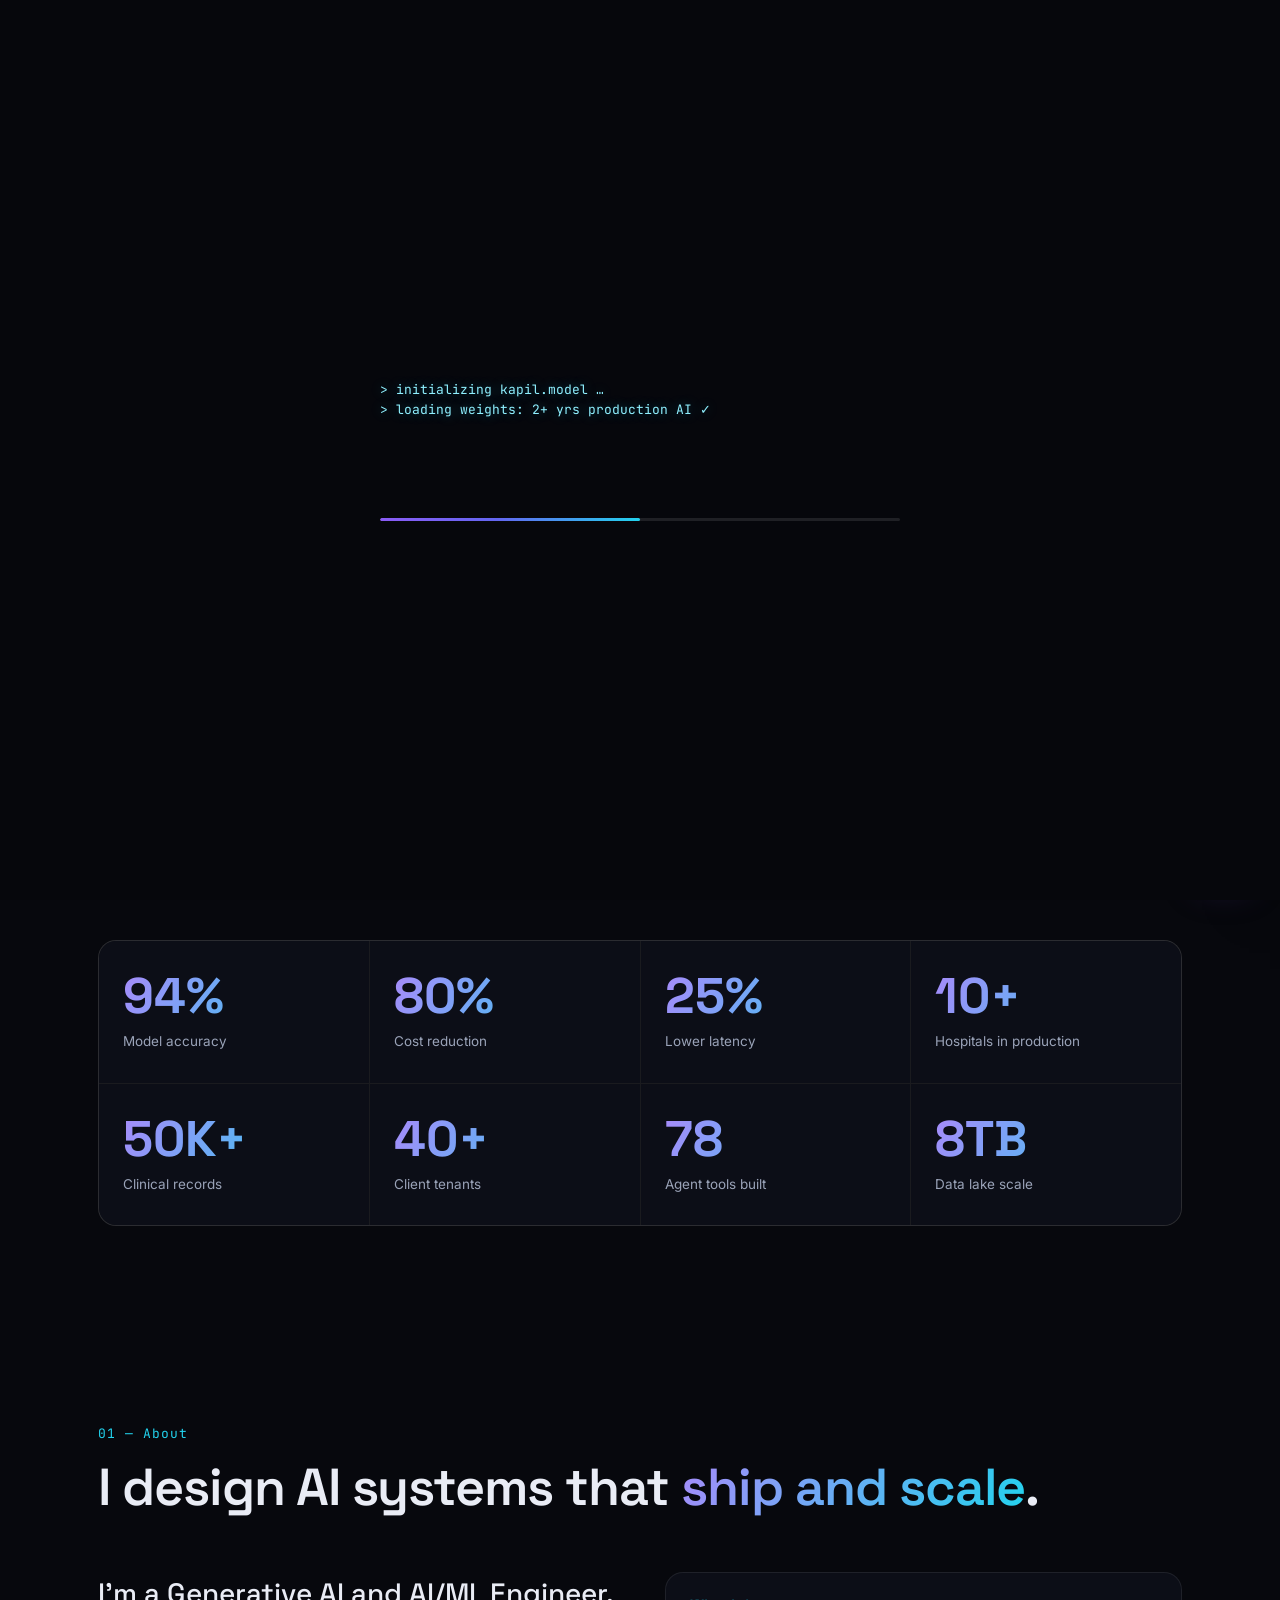
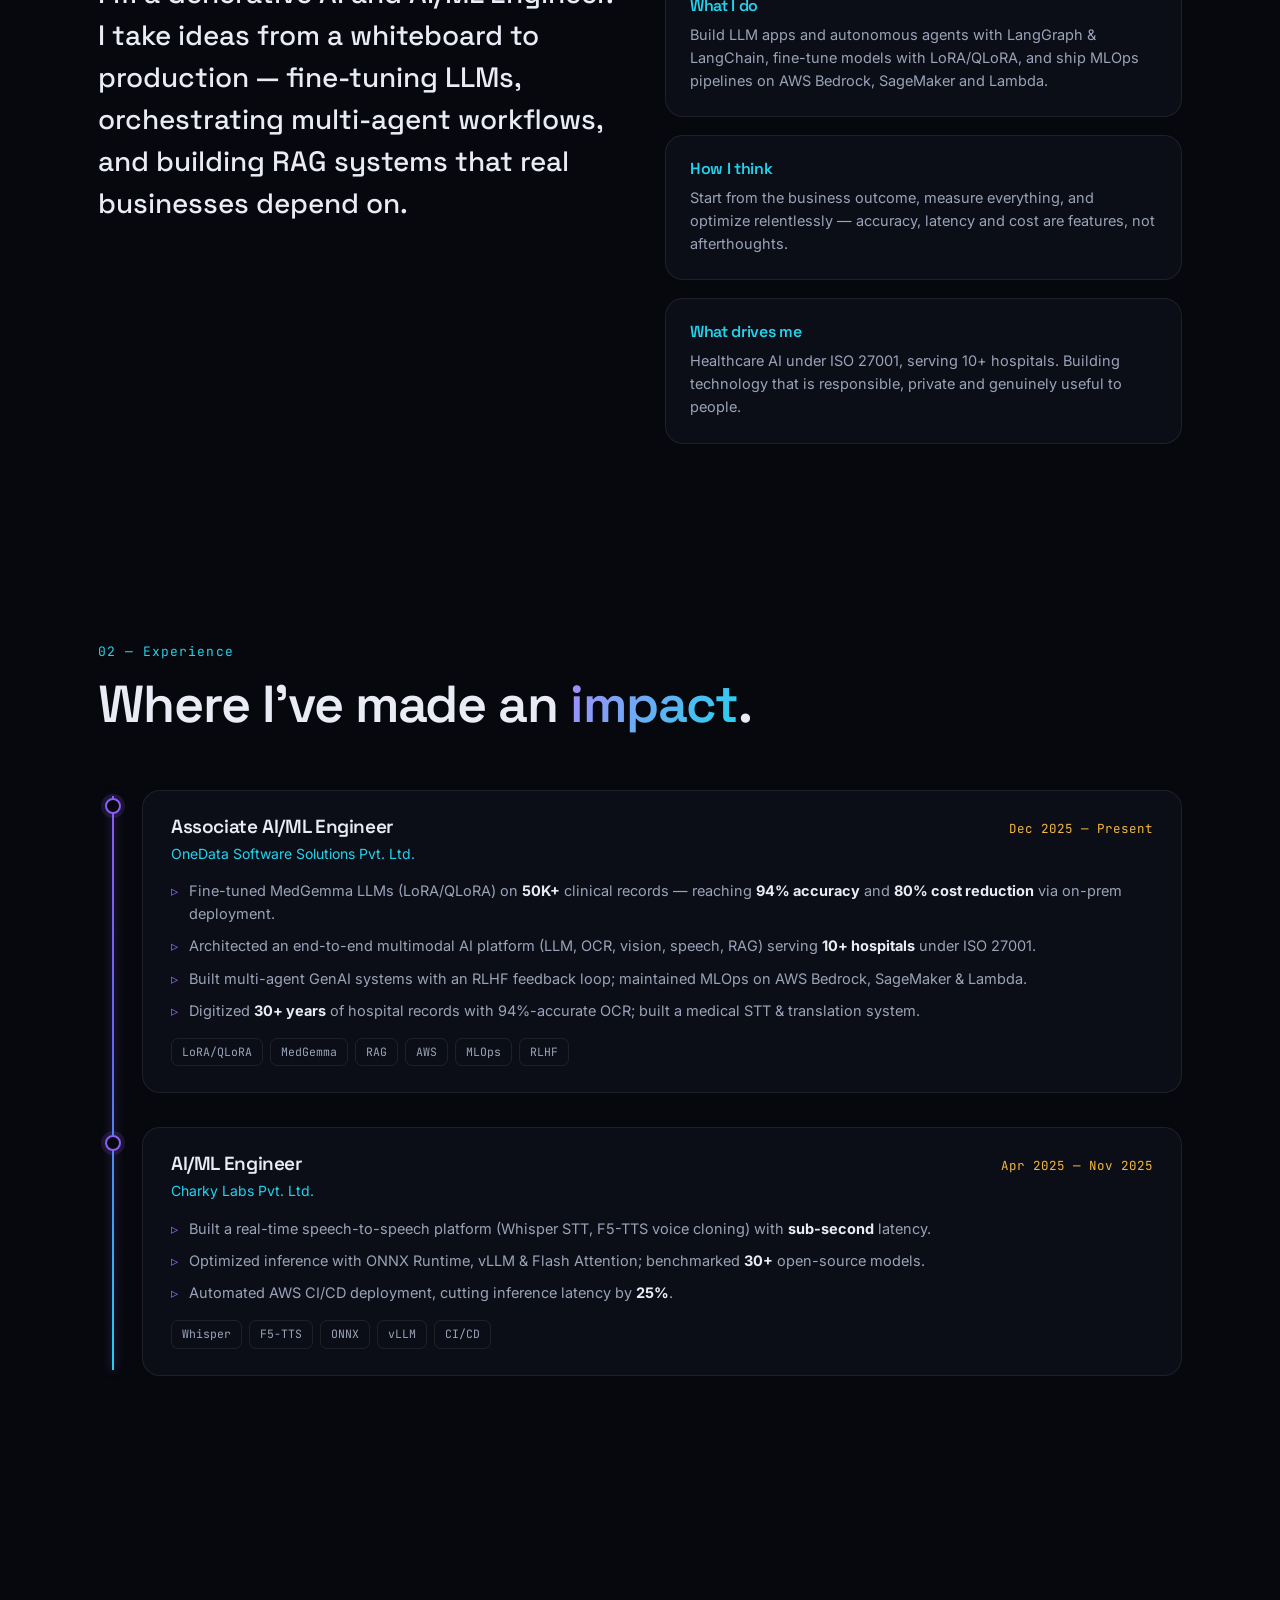
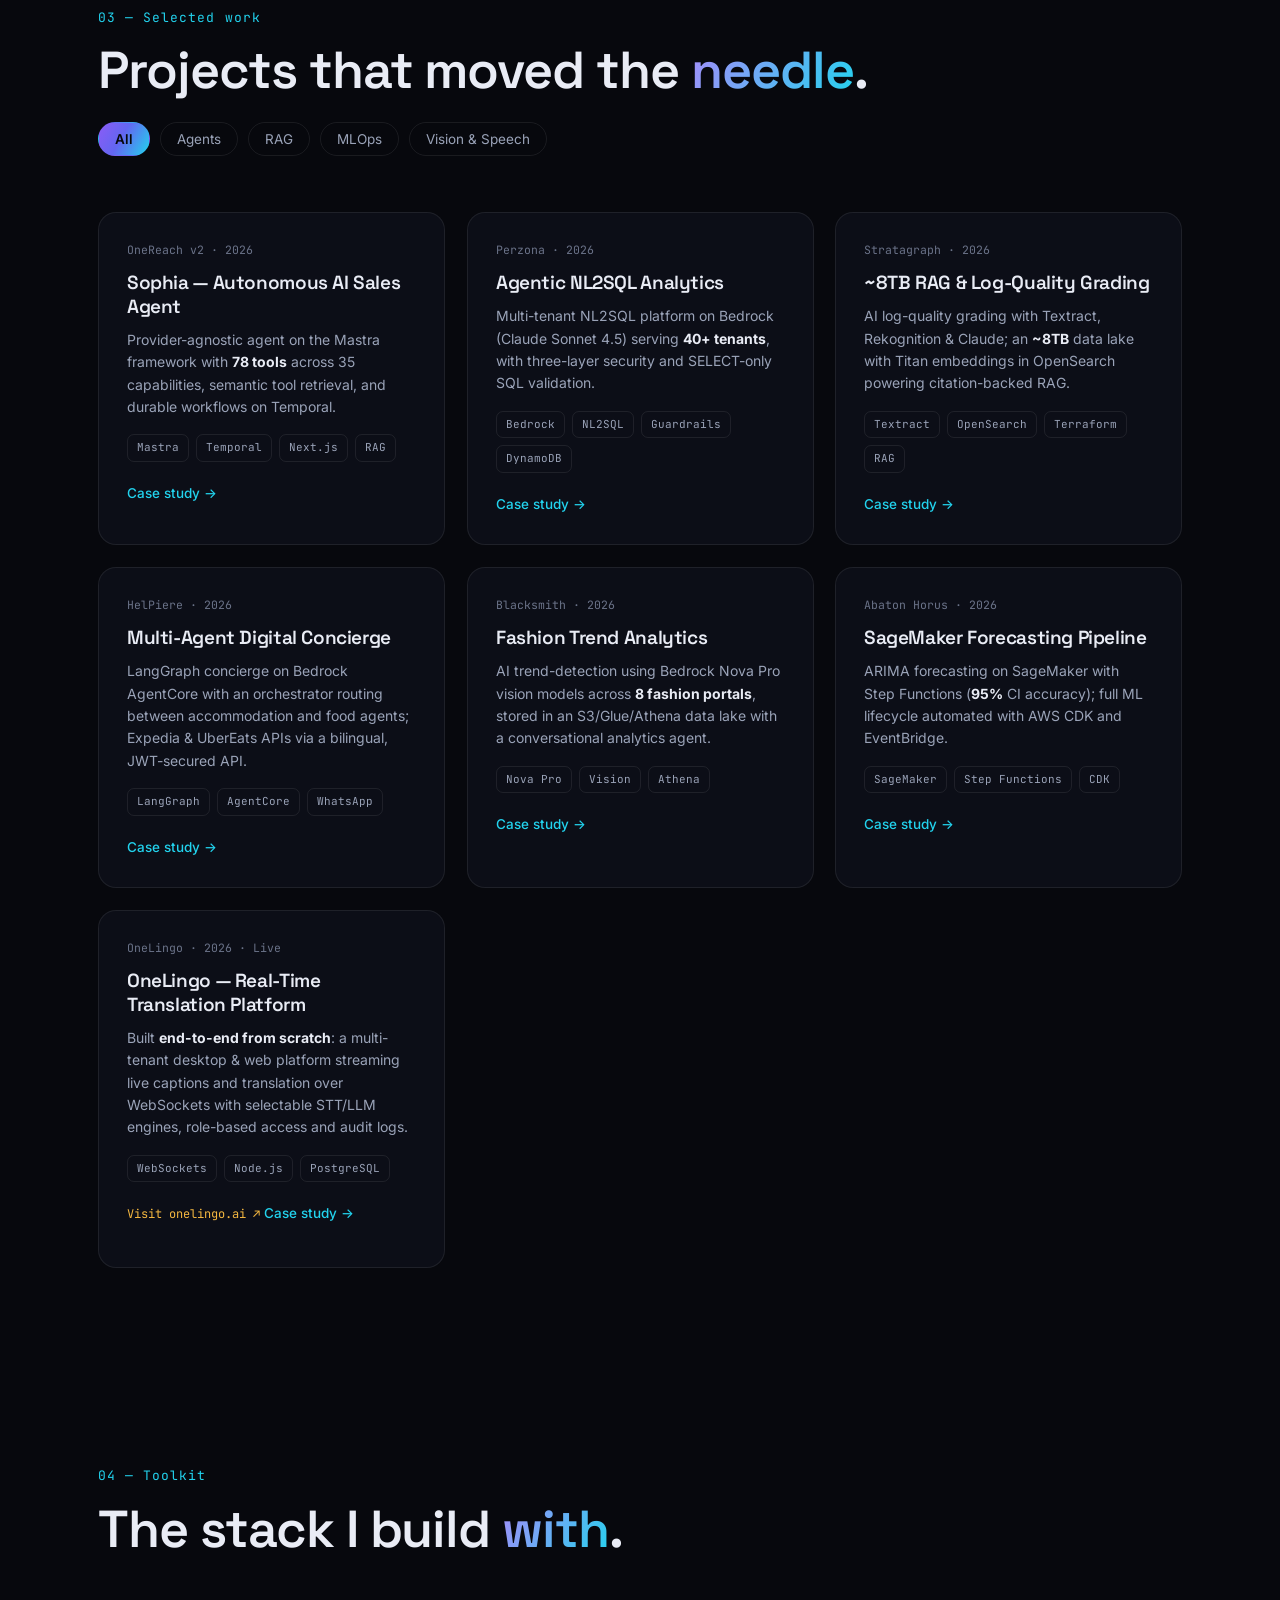
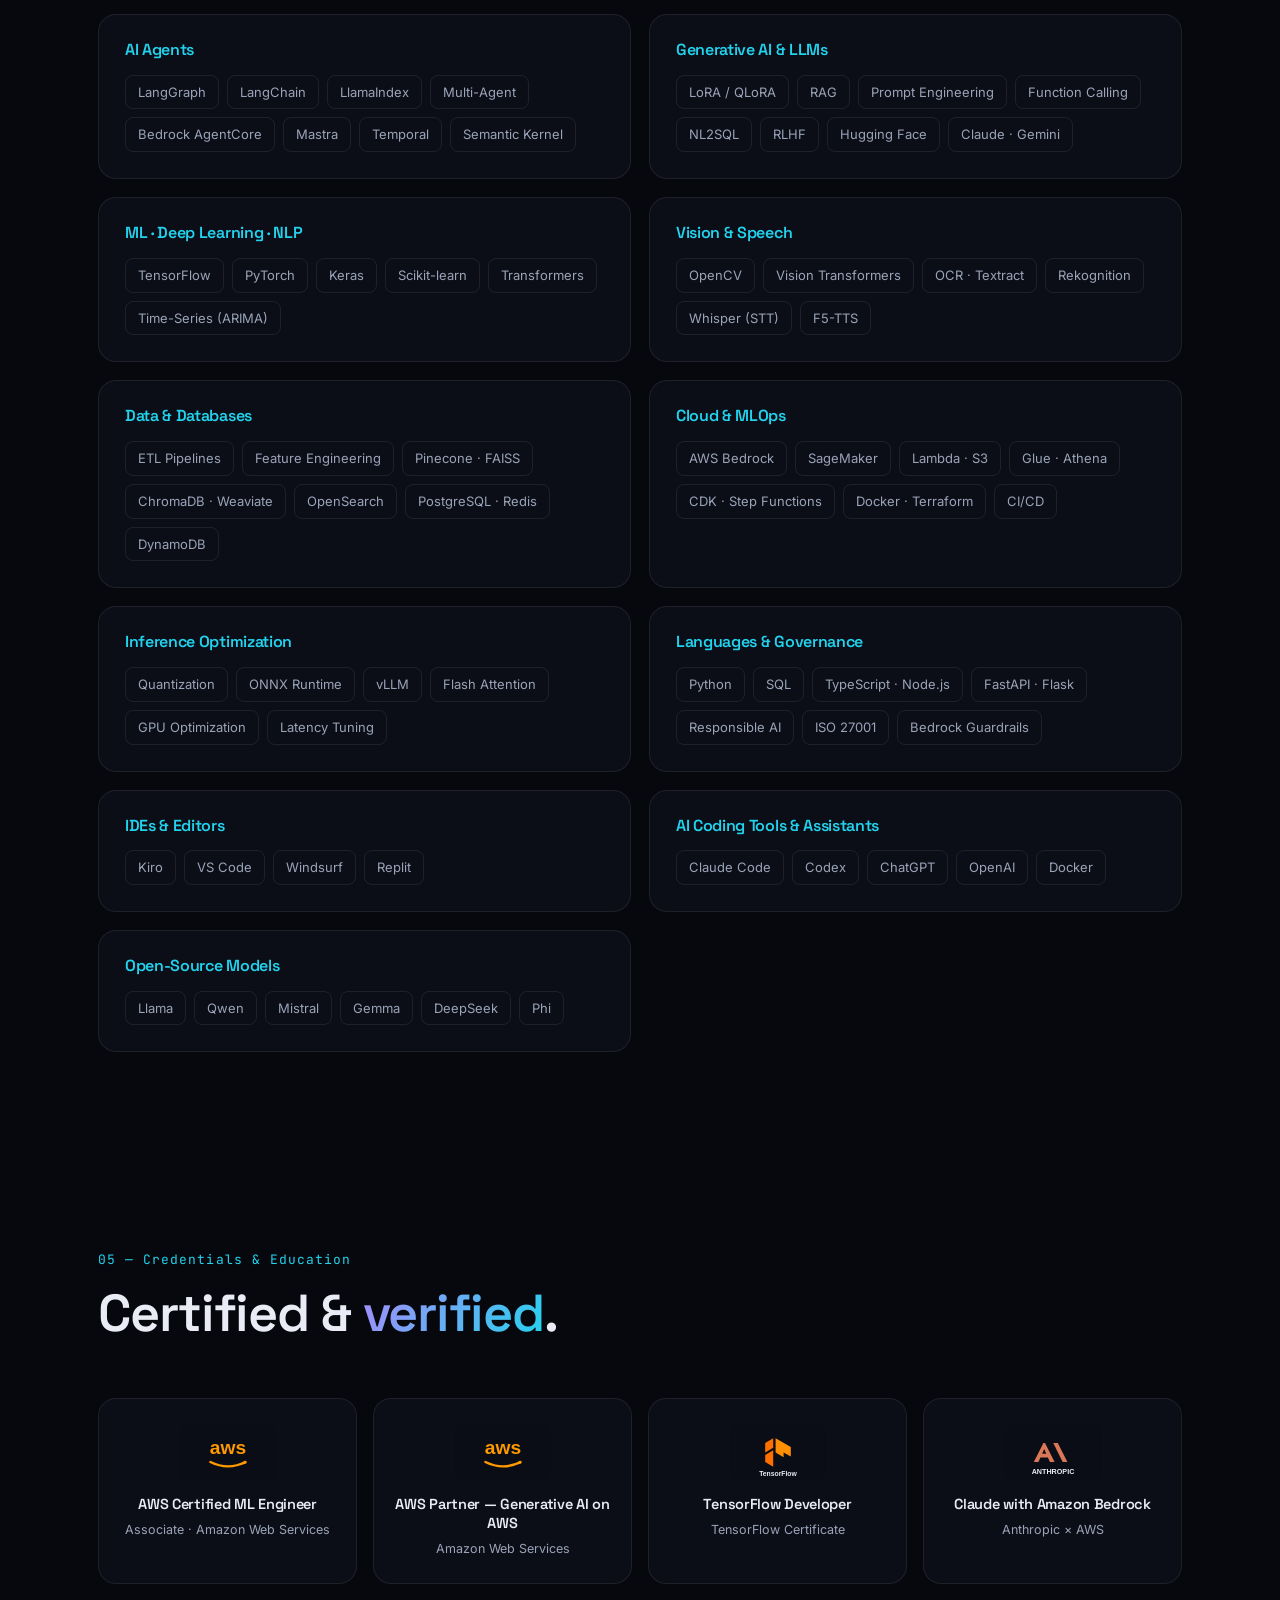
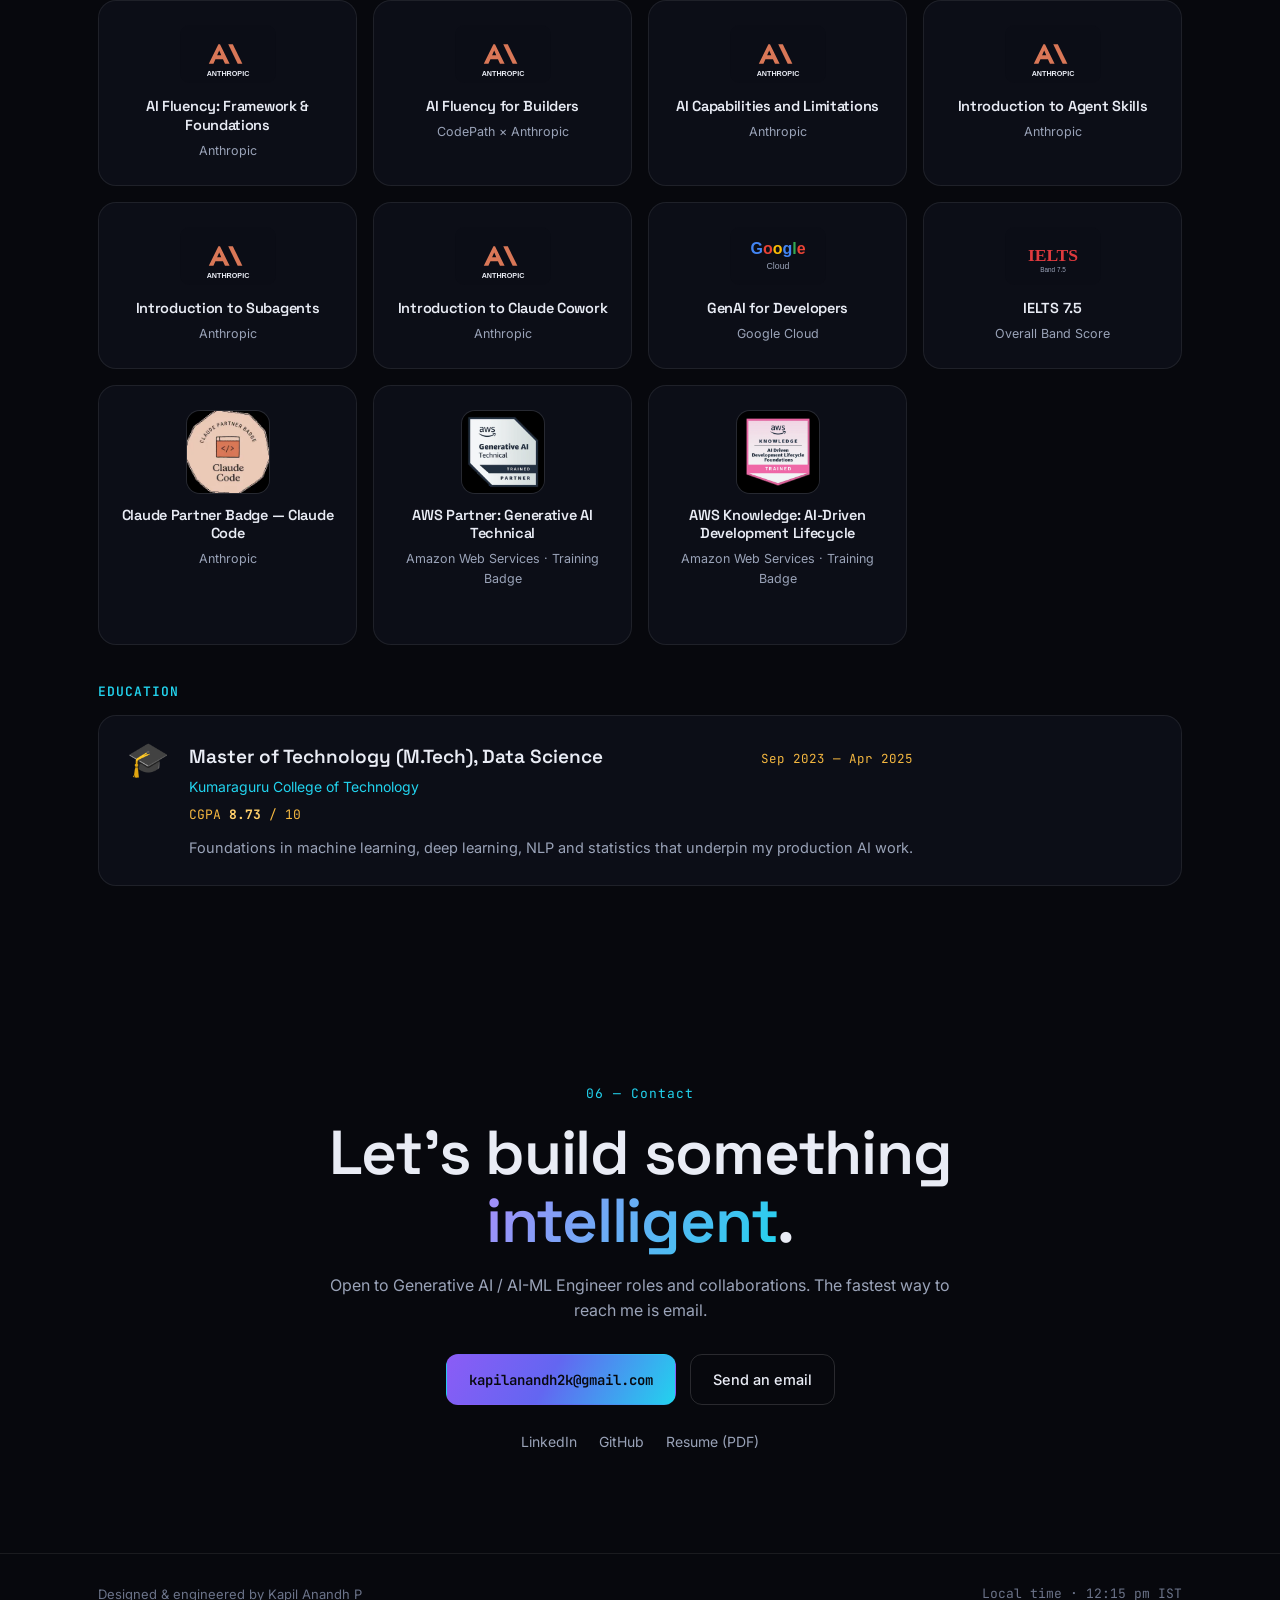
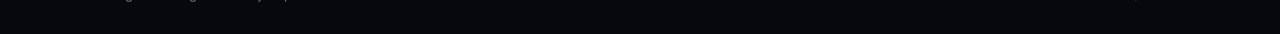
==== commit 81fcdfb1: "Remove hero photo chips; add IDEs, AI tools and open-source models to stack" ====
--- a/index.html
+++ b/index.html
@@ -15,7 +15,7 @@
   <meta property="og:title" content="Kapil Anandh P — Generative AI &amp; AI/ML Engineer" />
   <meta property="og:description" content="Production LLM apps, multi-agent systems, RAG platforms and MLOps on AWS. 94% accuracy, 80% cost reduction, 25% lower latency." />
   <meta property="og:image" content="assets/img/og-cover.png" />
-  <meta property="og:url" content="https://kapilanandh.github.io/Portfolio/" />
+  <meta property="og:url" content="https://kapilanandh.github.io/" />
   <meta name="twitter:card" content="summary_large_image" />
   <meta name="twitter:title" content="Kapil Anandh P — Generative AI &amp; AI/ML Engineer" />
   <meta name="twitter:description" content="Production LLM apps, multi-agent systems, RAG platforms and MLOps on AWS." />
@@ -39,7 +39,7 @@
     "name": "Kapil Anandh P",
     "jobTitle": "Generative AI & AI/ML Engineer",
     "email": "mailto:kapilanandh2k@gmail.com",
-    "url": "https://kapilanandh.github.io/Portfolio/",
+    "url": "https://kapilanandh.github.io/",
     "sameAs": [
       "https://www.linkedin.com/in/kapilanandh3611/",
       "https://github.com/KapilAnandh"
@@ -145,9 +145,6 @@
                 <img src="assets/img/kapil.jpg" alt="Portrait of Kapil Anandh P" width="360" height="450" />
               </picture>
             </div>
-            <div class="portrait__chip chip--1">LangGraph · Agents</div>
-            <div class="portrait__chip chip--2">AWS Bedrock · SageMaker</div>
-            <div class="portrait__chip chip--3">RAG · LLM Fine-tuning</div>
           </div>
         </div>
       </div>
@@ -392,6 +389,24 @@
             <h3>Languages &amp; Governance</h3>
             <div class="skill-tags">
               <span>Python</span><span>SQL</span><span>TypeScript · Node.js</span><span>FastAPI · Flask</span><span>Responsible AI</span><span>ISO 27001</span><span>Bedrock Guardrails</span>
+            </div>
+          </div>
+          <div class="skill-group reveal">
+            <h3>IDEs &amp; Editors</h3>
+            <div class="skill-tags">
+              <span>Kiro</span><span>VS Code</span><span>Windsurf</span><span>Replit</span>
+            </div>
+          </div>
+          <div class="skill-group reveal">
+            <h3>AI Coding Tools &amp; Assistants</h3>
+            <div class="skill-tags">
+              <span>Claude Code</span><span>Codex</span><span>ChatGPT</span><span>OpenAI</span><span>Docker</span>
+            </div>
+          </div>
+          <div class="skill-group reveal">
+            <h3>Open-Source Models</h3>
+            <div class="skill-tags">
+              <span>Llama</span><span>Qwen</span><span>Mistral</span><span>Gemma</span><span>DeepSeek</span><span>Phi</span>
             </div>
           </div>
         </div>
--- a/assets/css/style.css
+++ b/assets/css/style.css
@@ -150,11 +150,6 @@
 .portrait::after{content:"";position:absolute;inset:-2px;border-radius:24px;padding:2px;background:var(--grad);-webkit-mask:linear-gradient(#000 0 0) content-box,linear-gradient(#000 0 0);-webkit-mask-composite:xor;mask-composite:exclude;pointer-events:none;z-index:1}
 .portrait__frame{position:relative;border-radius:22px;overflow:hidden;border:2px solid rgba(255,255,255,.12);aspect-ratio:4/5;box-shadow:var(--shadow);transform-style:preserve-3d;transition:transform .2s var(--ease)}
 .portrait__frame img{width:100%;height:100%;object-fit:cover;filter:saturate(1.05) contrast(1.03)}
-.portrait__chip{position:absolute;font-family:'JetBrains Mono';font-size:11.5px;padding:7px 12px;background:rgba(17,19,31,.85);backdrop-filter:blur(8px);border:1px solid var(--line-strong);border-radius:100px;white-space:nowrap;box-shadow:0 10px 24px -12px rgba(0,0,0,.8)}
-.chip--1{top:8%;left:-14%;animation:float 5s ease-in-out infinite}
-.chip--2{bottom:16%;right:-18%;animation:float 6s ease-in-out infinite .6s}
-.chip--3{bottom:-2%;left:2%;animation:float 5.5s ease-in-out infinite .3s}
-@keyframes float{0%,100%{transform:translateY(0)}50%{transform:translateY(-10px)}}
 
 .hero__scroll{position:absolute;bottom:34px;left:50%;transform:translateX(-50%);display:flex;flex-direction:column;align-items:center;gap:8px;font-family:'JetBrains Mono';font-size:11px;color:var(--text-faint);letter-spacing:.1em}
 .hero__scroll-line{width:1px;height:46px;background:linear-gradient(var(--cyan),transparent);animation:scrollLine 2s ease-in-out infinite}
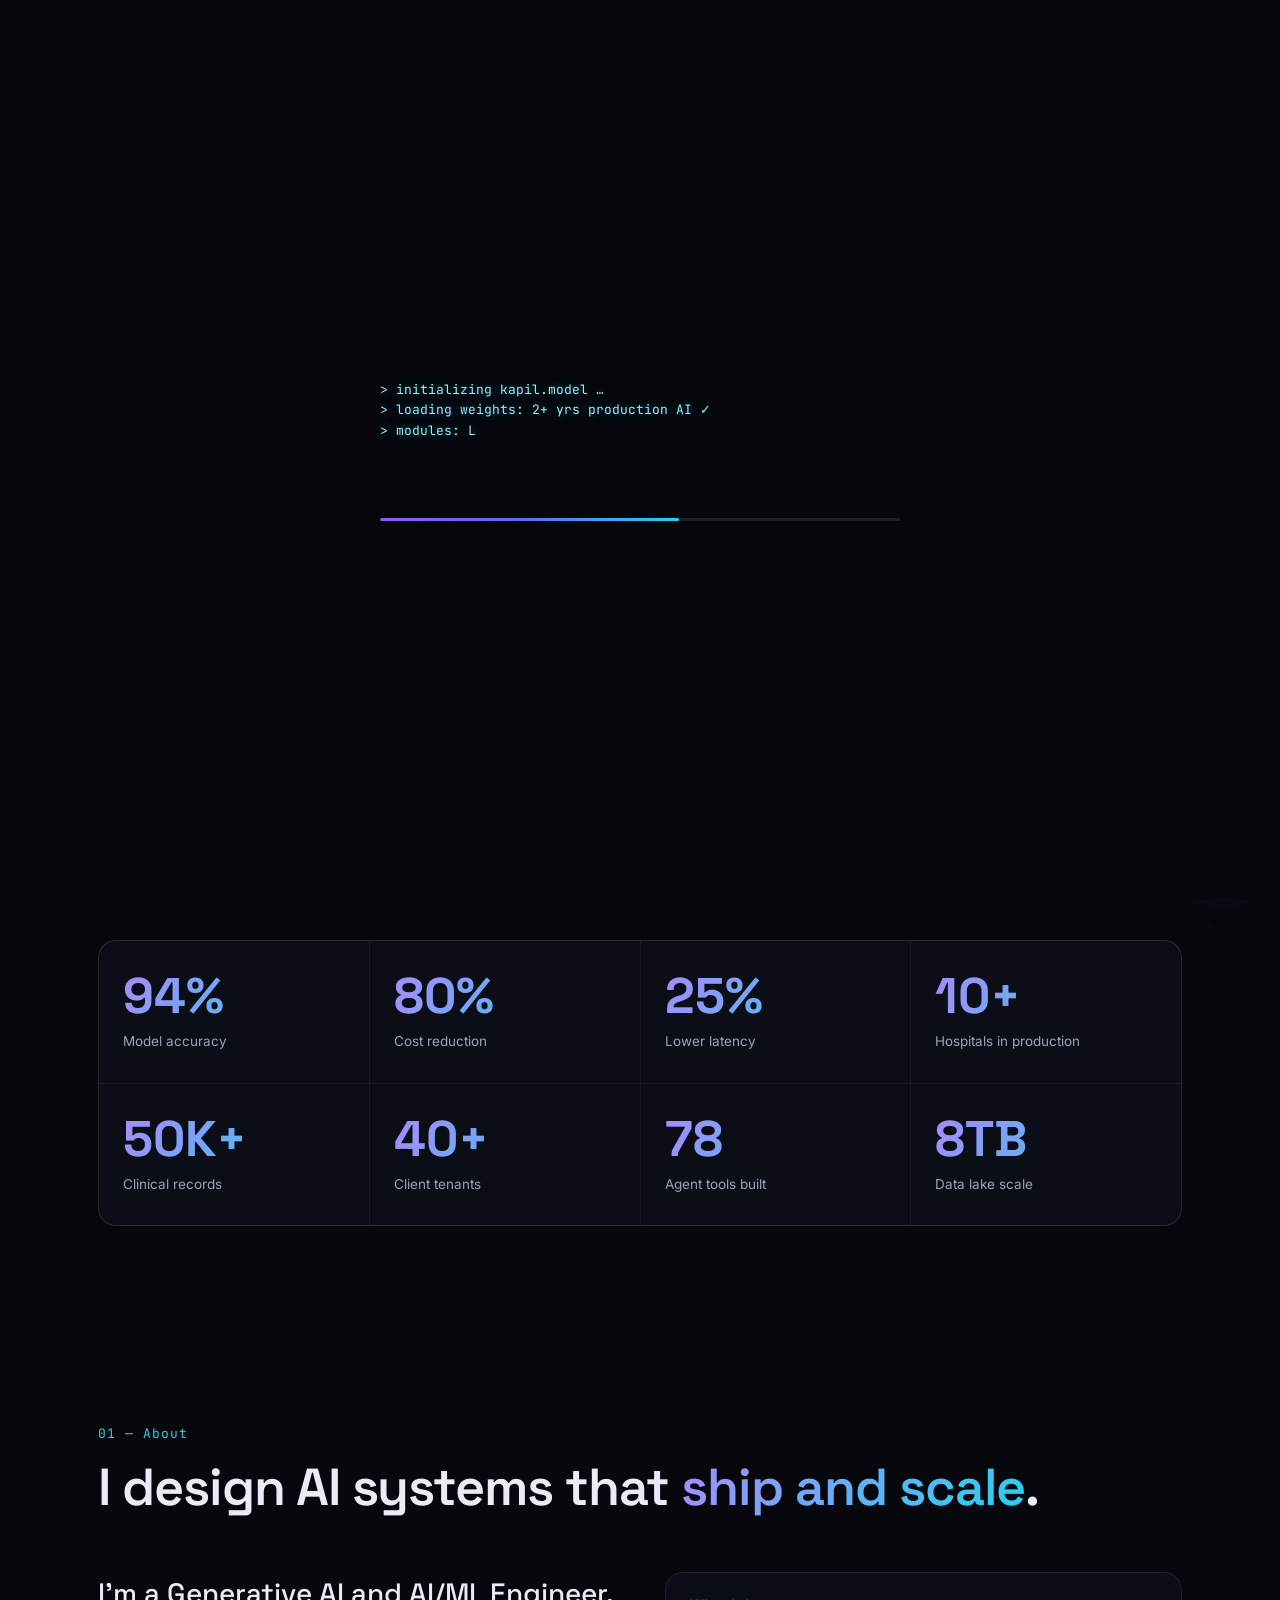
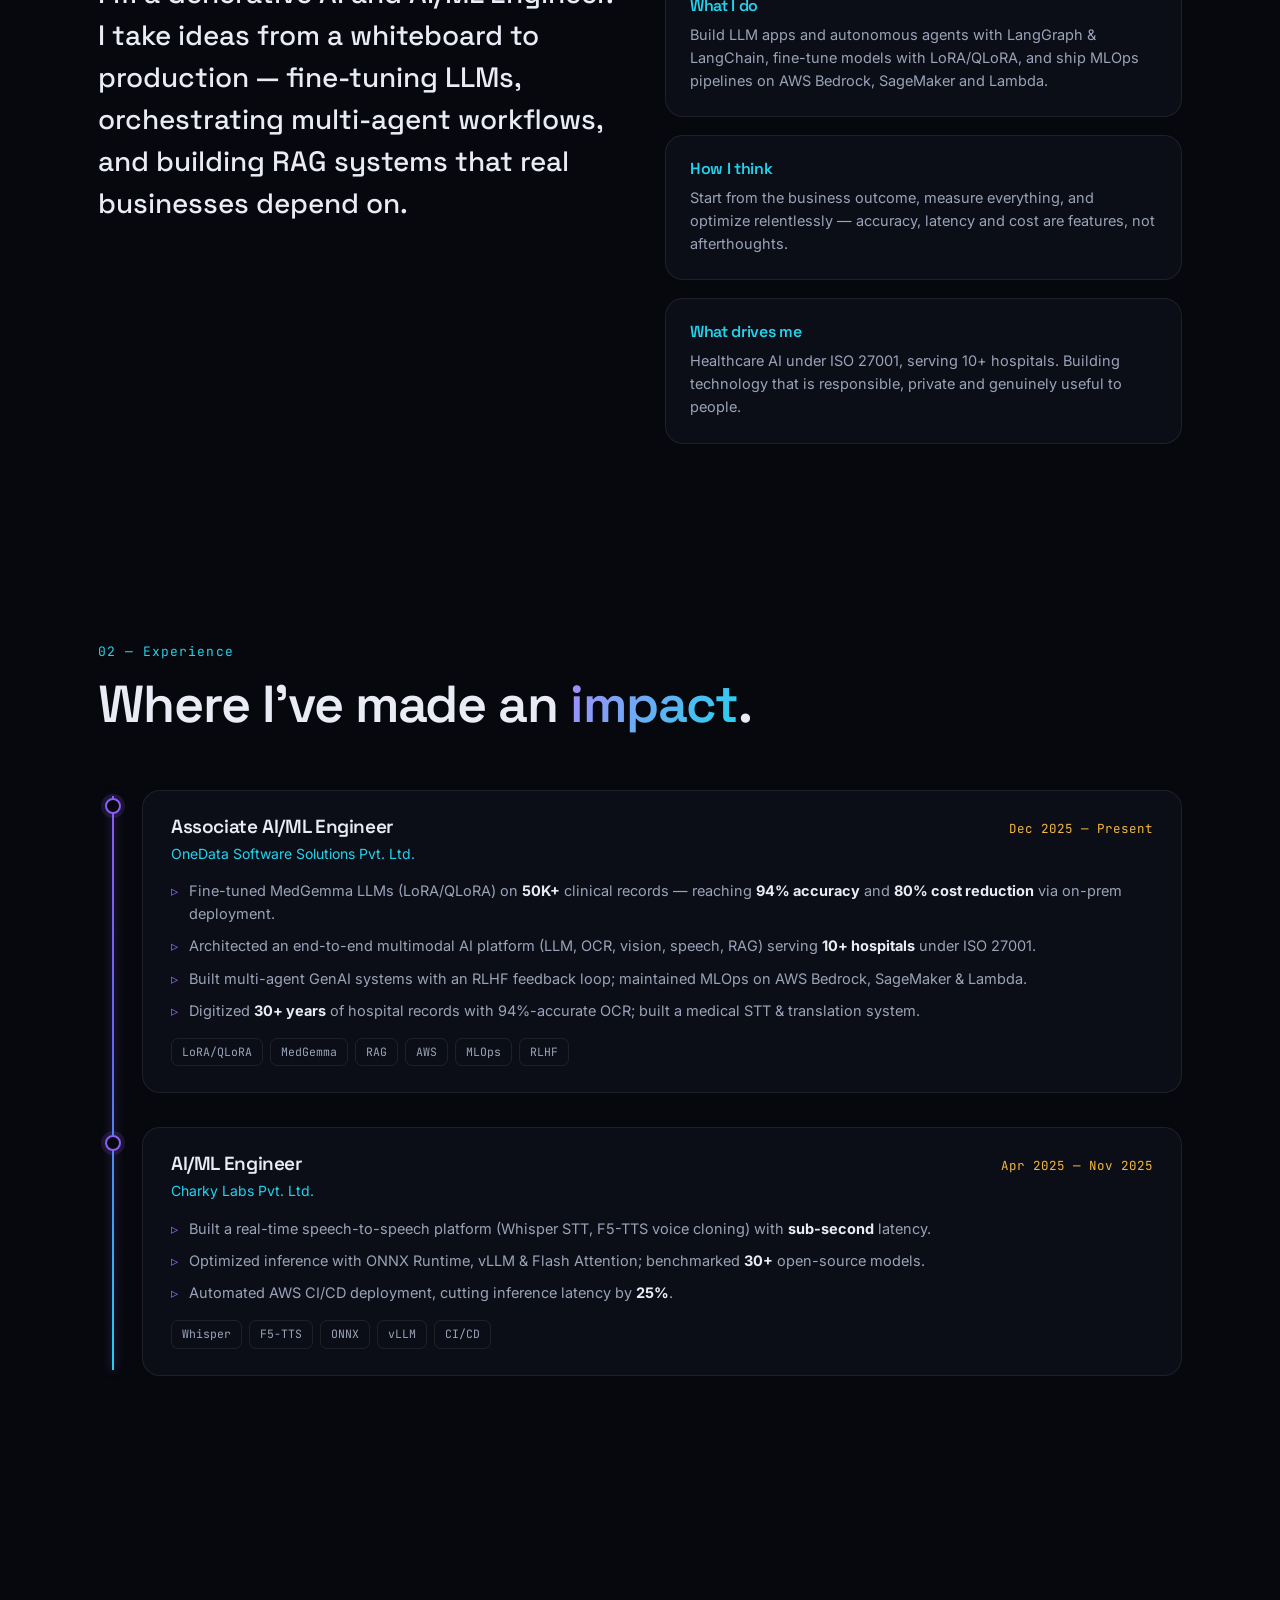
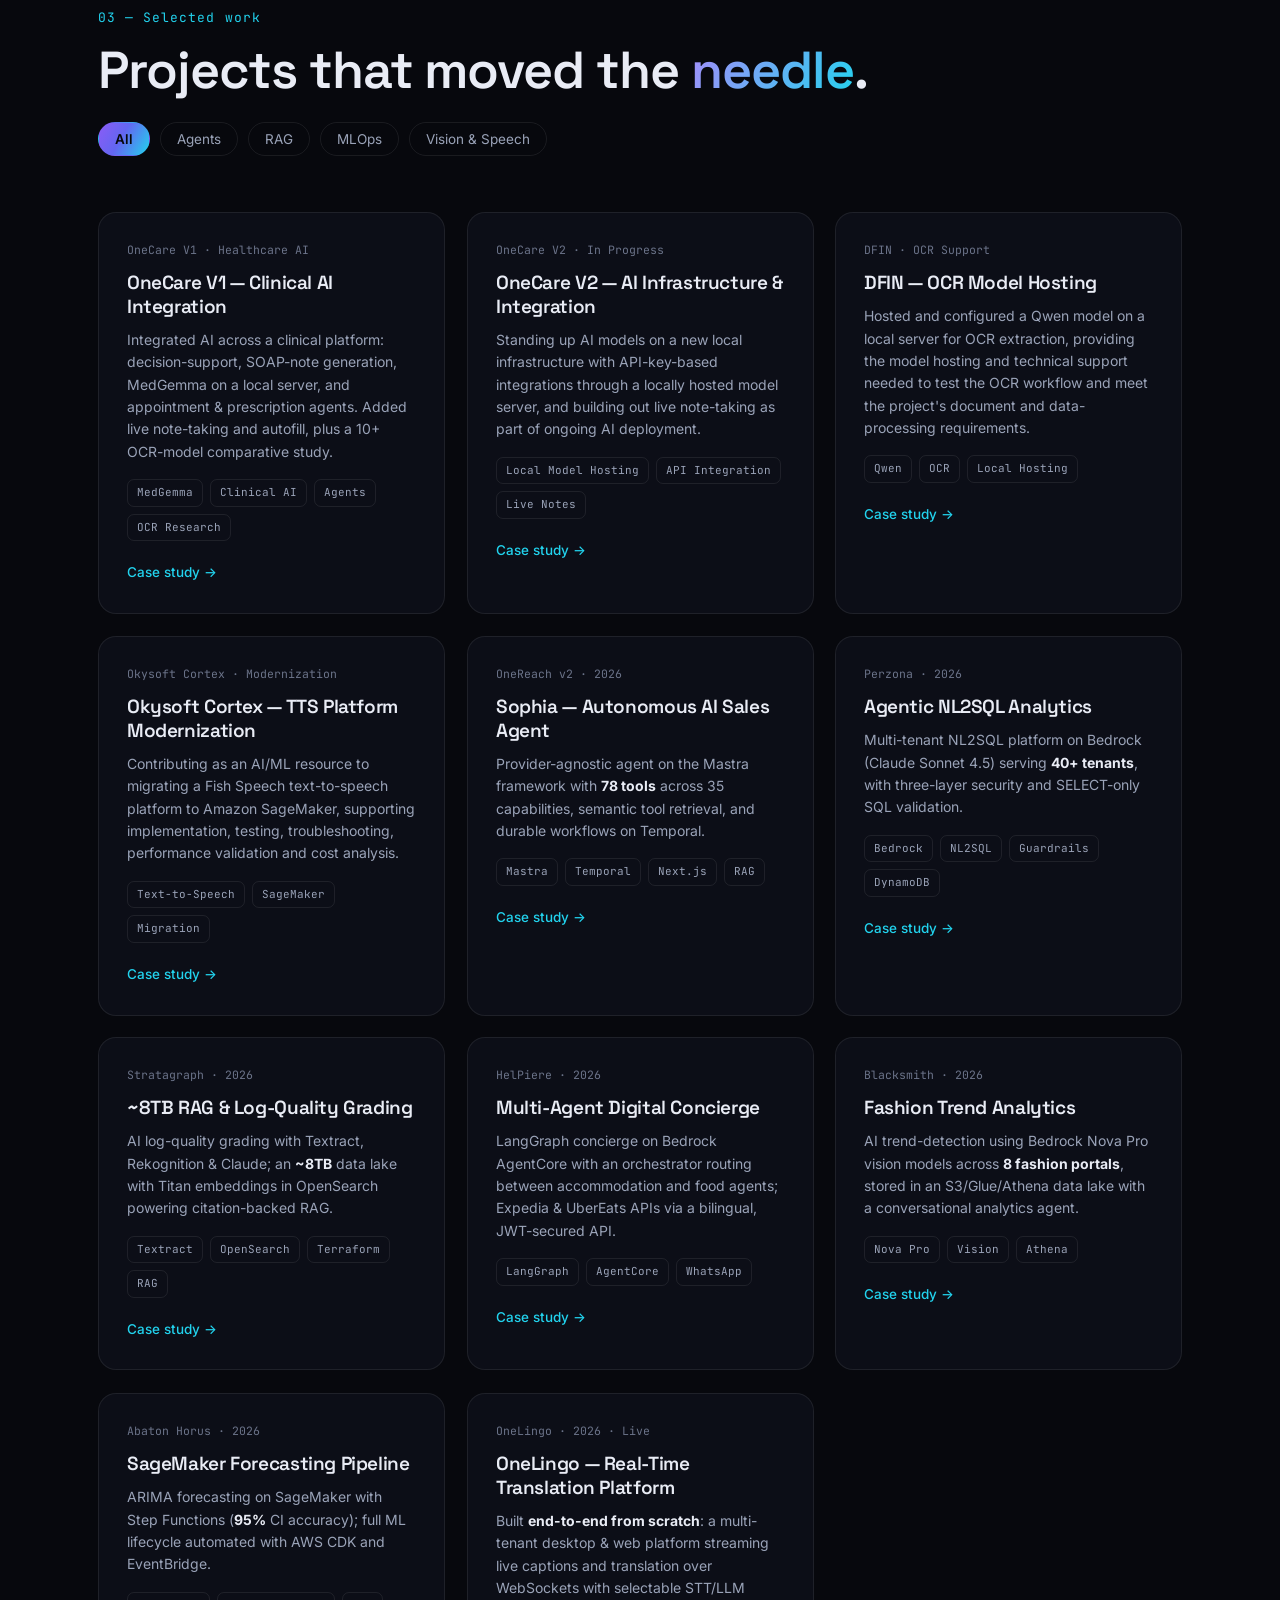
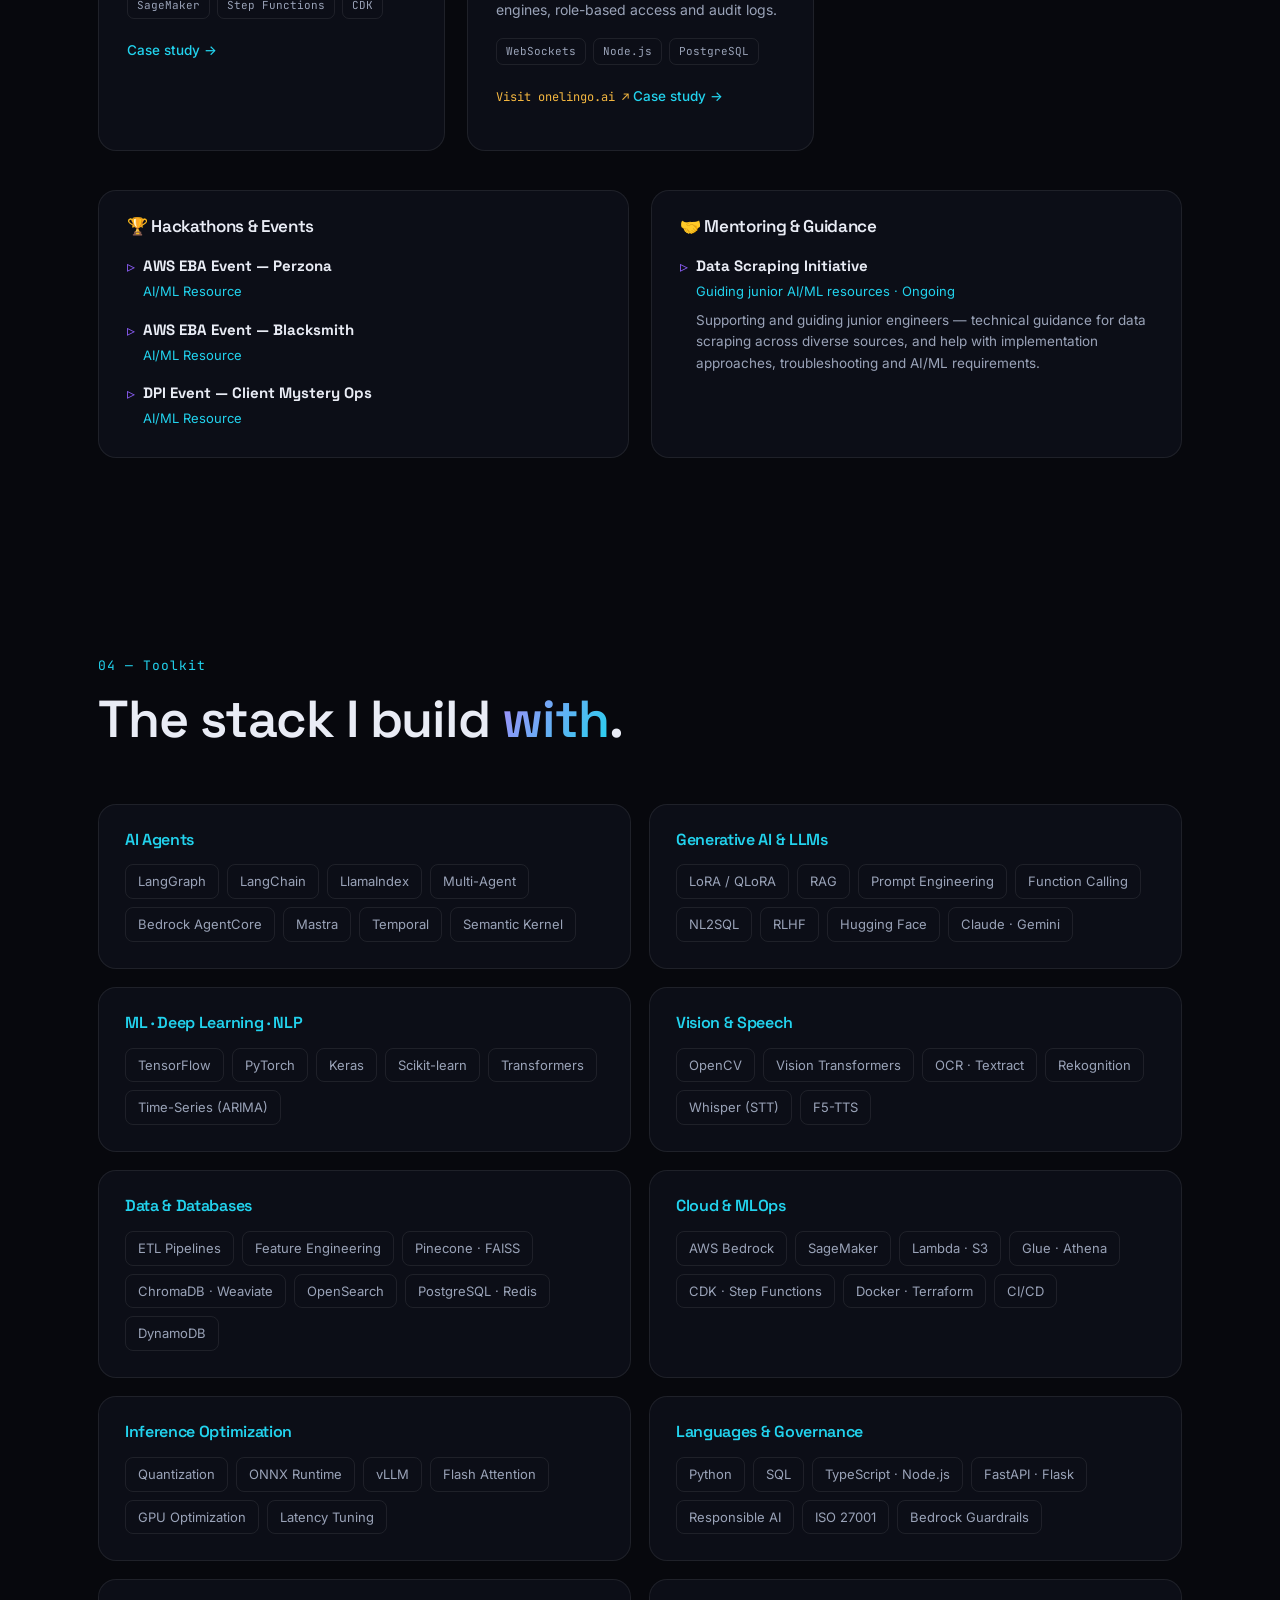
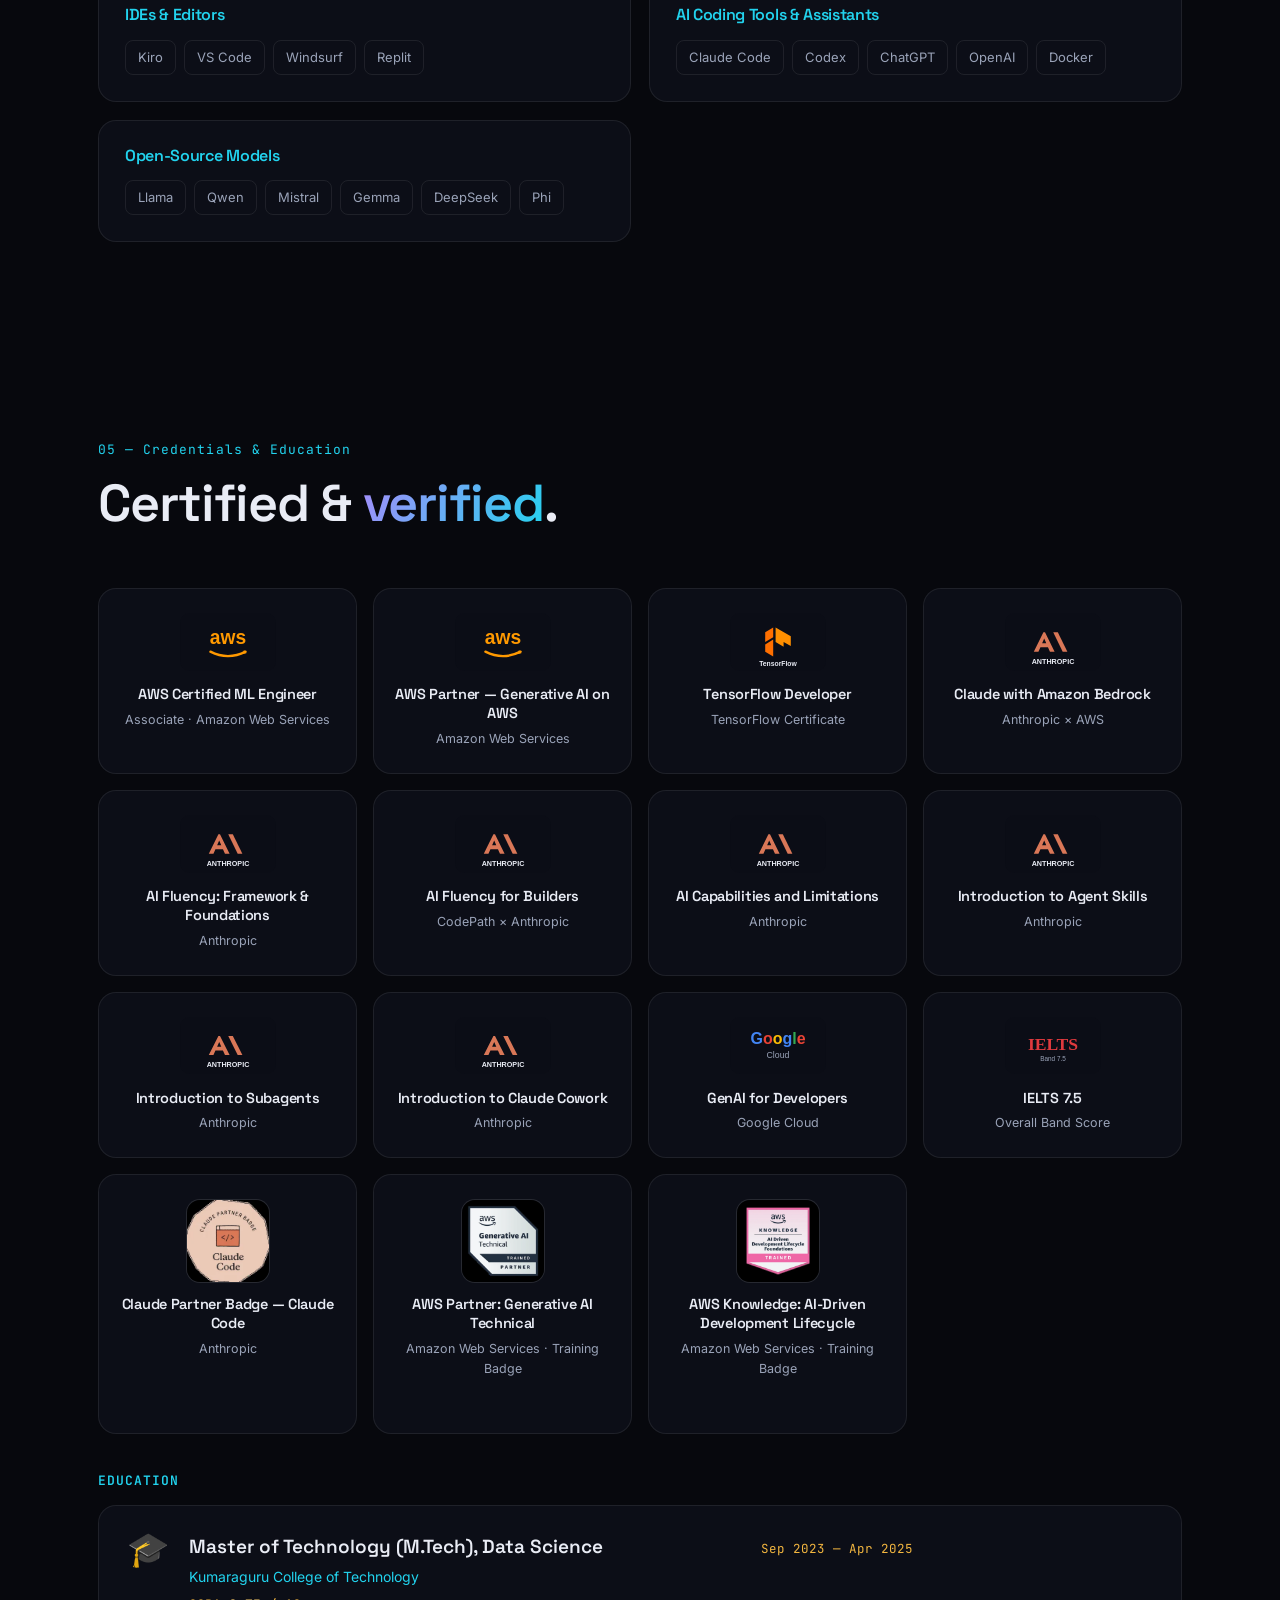
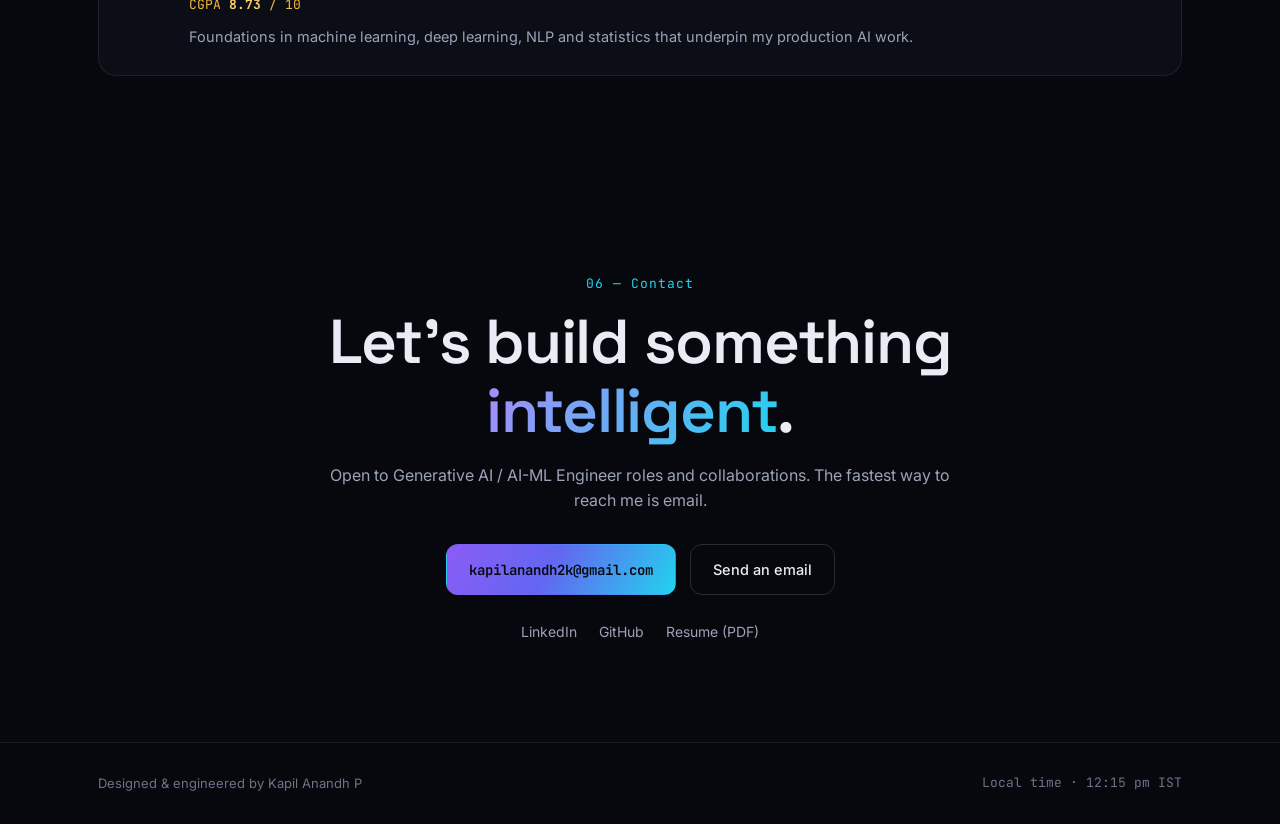
==== commit ceb6c93b: "Add OneCare V1/V2, DFIN, Okysoft projects + Hackathons and Mentoring sections" ====
--- a/index.html
+++ b/index.html
@@ -268,6 +268,42 @@
 
         <div class="proj-grid" id="projGrid">
           <!-- cards injected/enhanced by JS; written in HTML for SEO + no-JS fallback -->
+          <article class="proj-card tilt reveal" data-cats="agents rag vision" data-proj="onecarev1">
+            <div class="proj-card__glow"></div>
+            <span class="proj-card__era">OneCare V1 · Healthcare AI</span>
+            <h3>OneCare V1 — Clinical AI Integration</h3>
+            <p>Integrated AI across a clinical platform: decision-support, SOAP-note generation, MedGemma on a local server, and appointment &amp; prescription agents. Added live note-taking and autofill, plus a 10+ OCR-model comparative study.</p>
+            <div class="proj-card__tags"><span>MedGemma</span><span>Clinical AI</span><span>Agents</span><span>OCR Research</span></div>
+            <button class="proj-card__more">Case study →</button>
+          </article>
+
+          <article class="proj-card tilt reveal" data-cats="agents" data-proj="onecarev2">
+            <div class="proj-card__glow"></div>
+            <span class="proj-card__era">OneCare V2 · In Progress</span>
+            <h3>OneCare V2 — AI Infrastructure &amp; Integration</h3>
+            <p>Standing up AI models on a new local infrastructure with API-key-based integrations through a locally hosted model server, and building out live note-taking as part of ongoing AI deployment.</p>
+            <div class="proj-card__tags"><span>Local Model Hosting</span><span>API Integration</span><span>Live Notes</span></div>
+            <button class="proj-card__more">Case study →</button>
+          </article>
+
+          <article class="proj-card tilt reveal" data-cats="vision" data-proj="dfin">
+            <div class="proj-card__glow"></div>
+            <span class="proj-card__era">DFIN · OCR Support</span>
+            <h3>DFIN — OCR Model Hosting</h3>
+            <p>Hosted and configured a Qwen model on a local server for OCR extraction, providing the model hosting and technical support needed to test the OCR workflow and meet the project's document and data-processing requirements.</p>
+            <div class="proj-card__tags"><span>Qwen</span><span>OCR</span><span>Local Hosting</span></div>
+            <button class="proj-card__more">Case study →</button>
+          </article>
+
+          <article class="proj-card tilt reveal" data-cats="mlops" data-proj="okysoft">
+            <div class="proj-card__glow"></div>
+            <span class="proj-card__era">Okysoft Cortex · Modernization</span>
+            <h3>Okysoft Cortex — TTS Platform Modernization</h3>
+            <p>Contributing as an AI/ML resource to migrating a Fish Speech text-to-speech platform to Amazon SageMaker, supporting implementation, testing, troubleshooting, performance validation and cost analysis.</p>
+            <div class="proj-card__tags"><span>Text-to-Speech</span><span>SageMaker</span><span>Migration</span></div>
+            <button class="proj-card__more">Case study →</button>
+          </article>
+
           <article class="proj-card tilt reveal" data-cats="agents rag" data-proj="sophia">
             <div class="proj-card__glow"></div>
             <span class="proj-card__era">OneReach v2 · 2026</span>
@@ -331,6 +367,26 @@
             <a href="https://onelingo.ai/" target="_blank" rel="noopener" class="proj-card__live" onclick="event.stopPropagation()">Visit onelingo.ai ↗</a>
             <button class="proj-card__more">Case study →</button>
           </article>
+        </div>
+
+        <div class="extra-grid">
+          <div class="extra-col reveal">
+            <h3 class="extra-head">🏆 Hackathons &amp; Events</h3>
+            <ul class="extra-list">
+              <li><strong>AWS EBA Event — Perzona</strong><span>AI/ML Resource</span></li>
+              <li><strong>AWS EBA Event — Blacksmith</strong><span>AI/ML Resource</span></li>
+              <li><strong>DPI Event — Client Mystery Ops</strong><span>AI/ML Resource</span></li>
+            </ul>
+          </div>
+          <div class="extra-col reveal">
+            <h3 class="extra-head">🤝 Mentoring &amp; Guidance</h3>
+            <ul class="extra-list">
+              <li>
+                <strong>Data Scraping Initiative</strong><span>Guiding junior AI/ML resources · Ongoing</span>
+                <p class="extra-note">Supporting and guiding junior engineers — technical guidance for data scraping across diverse sources, and help with implementation approaches, troubleshooting and AI/ML requirements.</p>
+              </li>
+            </ul>
+          </div>
         </div>
       </div>
     </section>
--- a/assets/css/style.css
+++ b/assets/css/style.css
@@ -217,6 +217,18 @@
 .proj-card__live:hover{color:#ffcf6b;text-decoration:underline}
 .cp-live{display:inline-block;font-family:'JetBrains Mono';font-size:13px;color:var(--amber);margin:-14px 0 24px;transition:color .2s}
 .cp-live:hover{color:#ffcf6b;text-decoration:underline}
+
+/* Hackathons & Mentoring */
+.extra-grid{display:grid;grid-template-columns:1fr 1fr;gap:22px;margin-top:40px}
+.extra-col{padding:26px 28px;border:1px solid var(--line);border-radius:var(--radius);background:var(--bg-soft)}
+.extra-head{font-size:17px;margin-bottom:18px}
+.extra-list{display:grid;gap:14px}
+.extra-list li{padding-left:16px;position:relative}
+.extra-list li::before{content:"▹";position:absolute;left:0;color:var(--violet)}
+.extra-list li strong{display:block;font-family:'Space Grotesk';font-size:15px}
+.extra-list li span{color:var(--cyan);font-size:13px}
+.extra-note{color:var(--text-dim);font-size:13.5px;margin-top:6px;padding-right:6px}
+@media (max-width:820px){.extra-grid{grid-template-columns:1fr}}
 
 /* ---------- Case panel ---------- */
 .panel-overlay{position:fixed;inset:0;z-index:950;background:rgba(0,0,0,.6);backdrop-filter:blur(3px);opacity:0;visibility:hidden;transition:opacity .4s,visibility .4s}
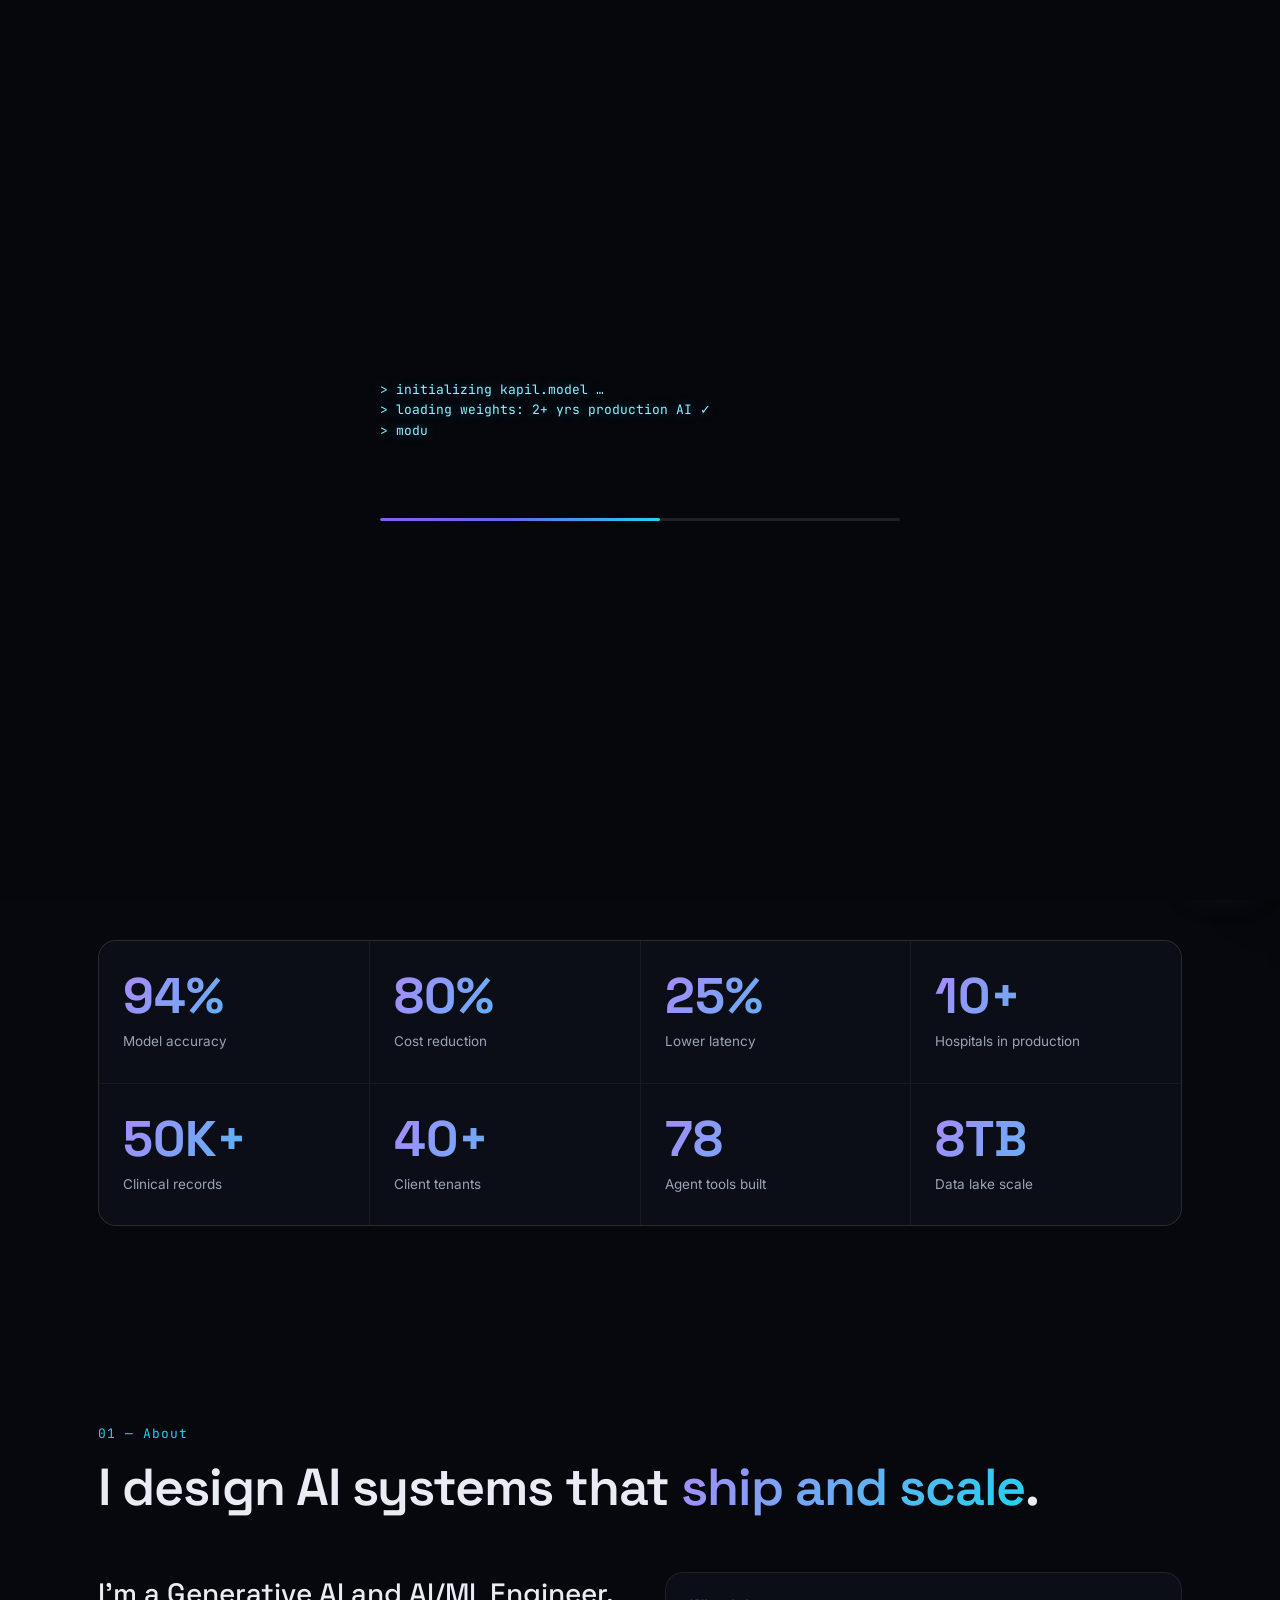
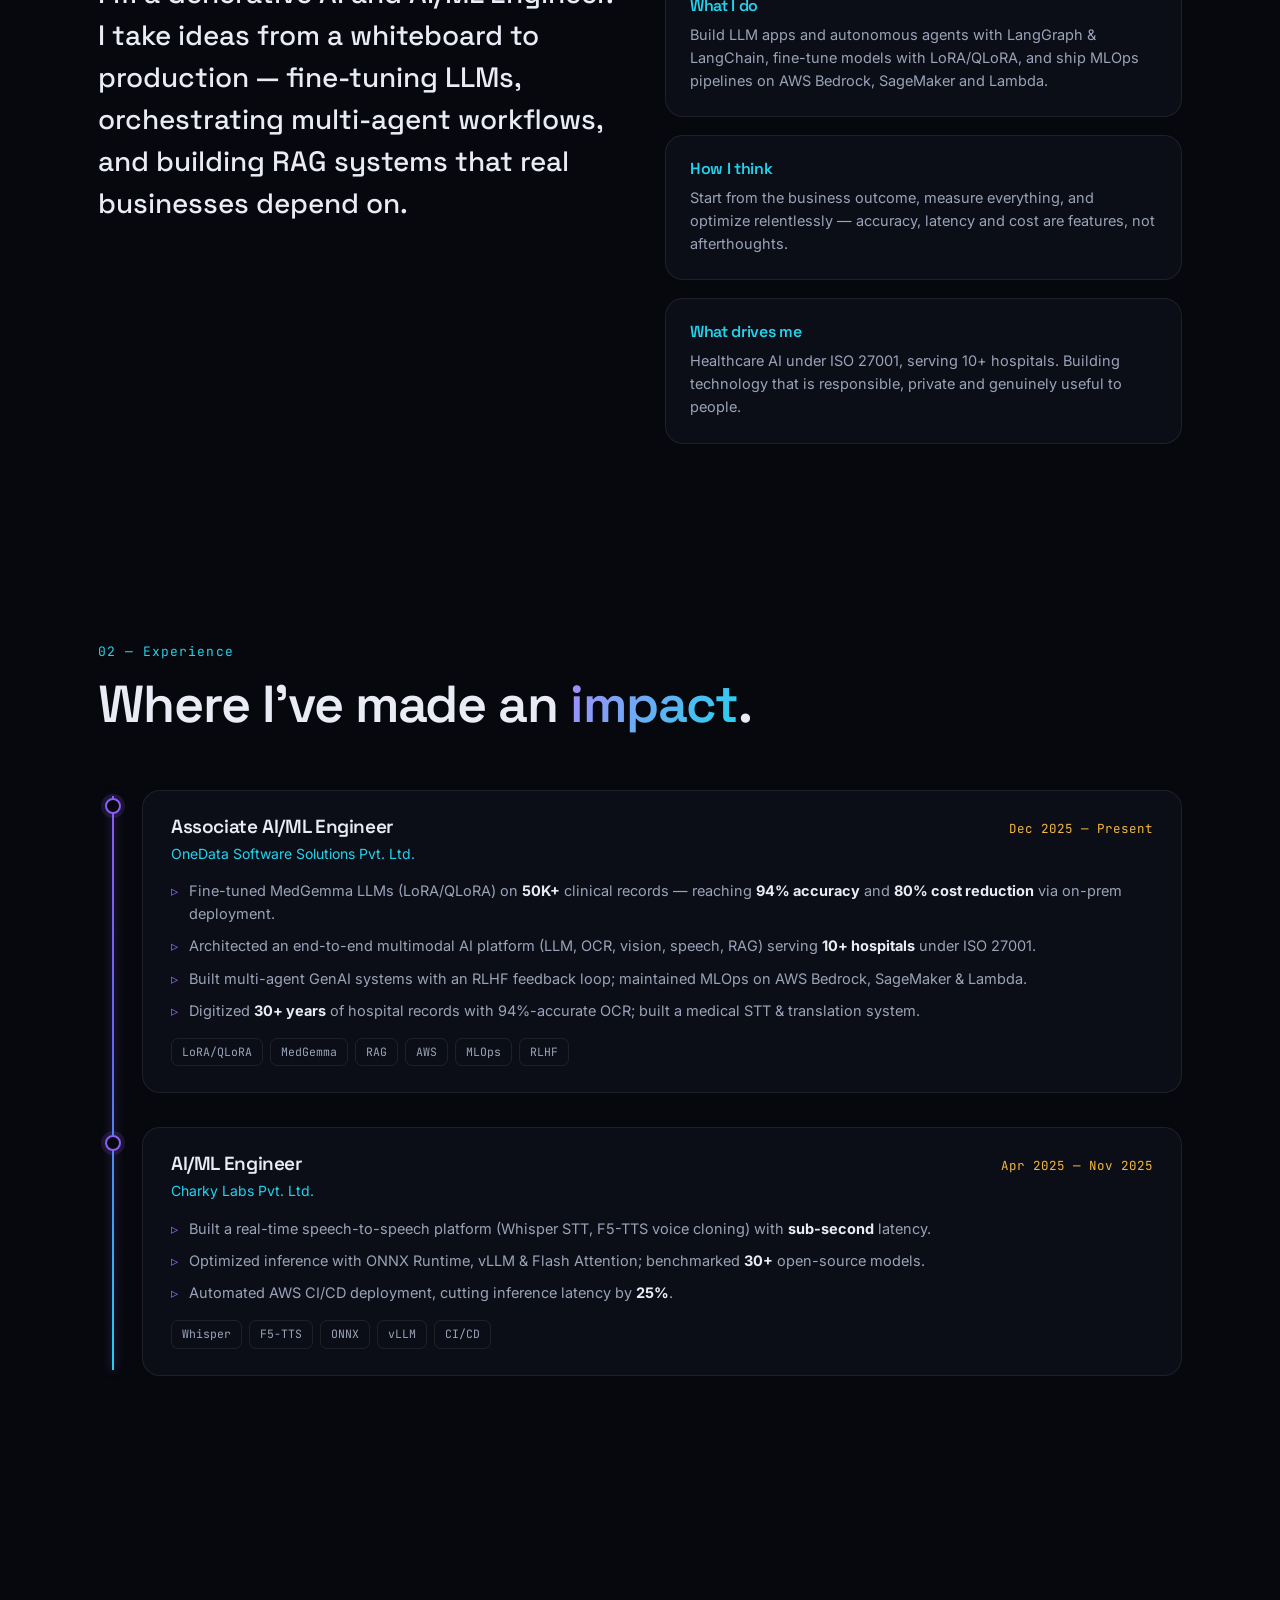
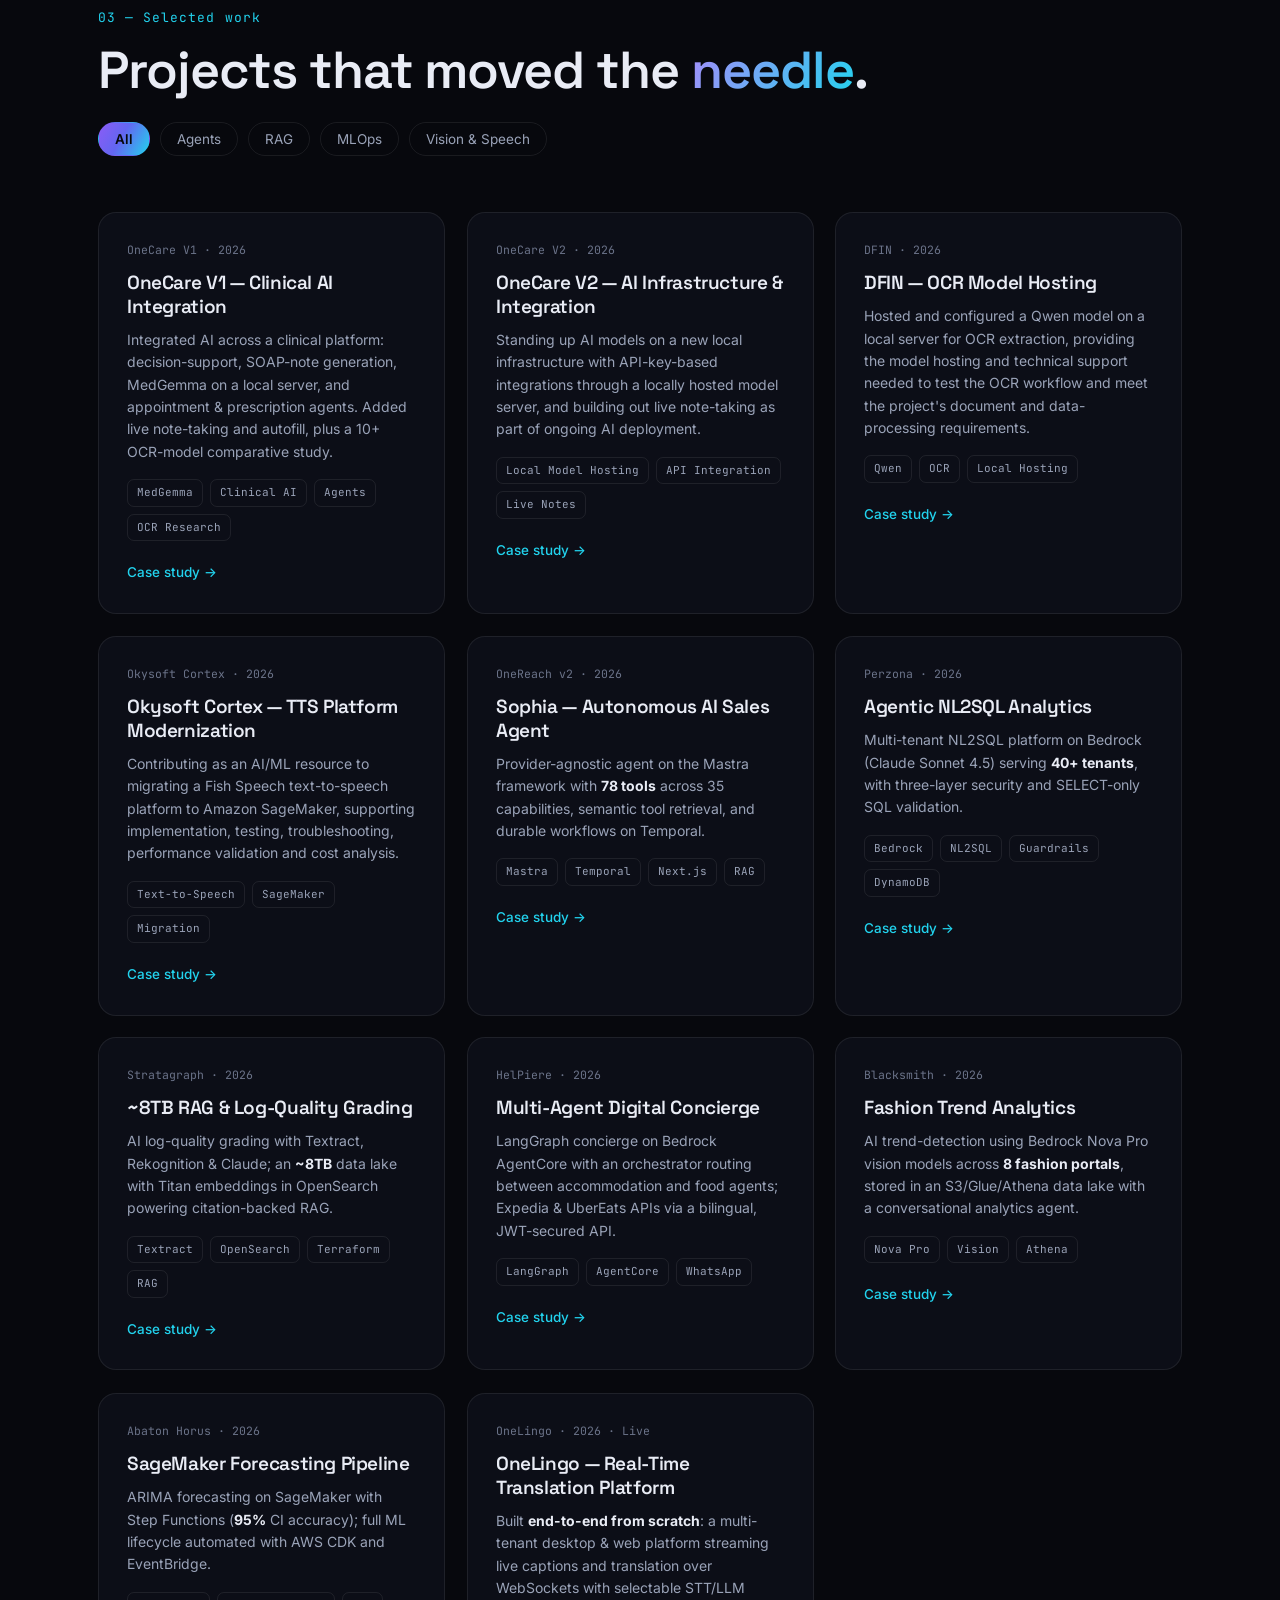
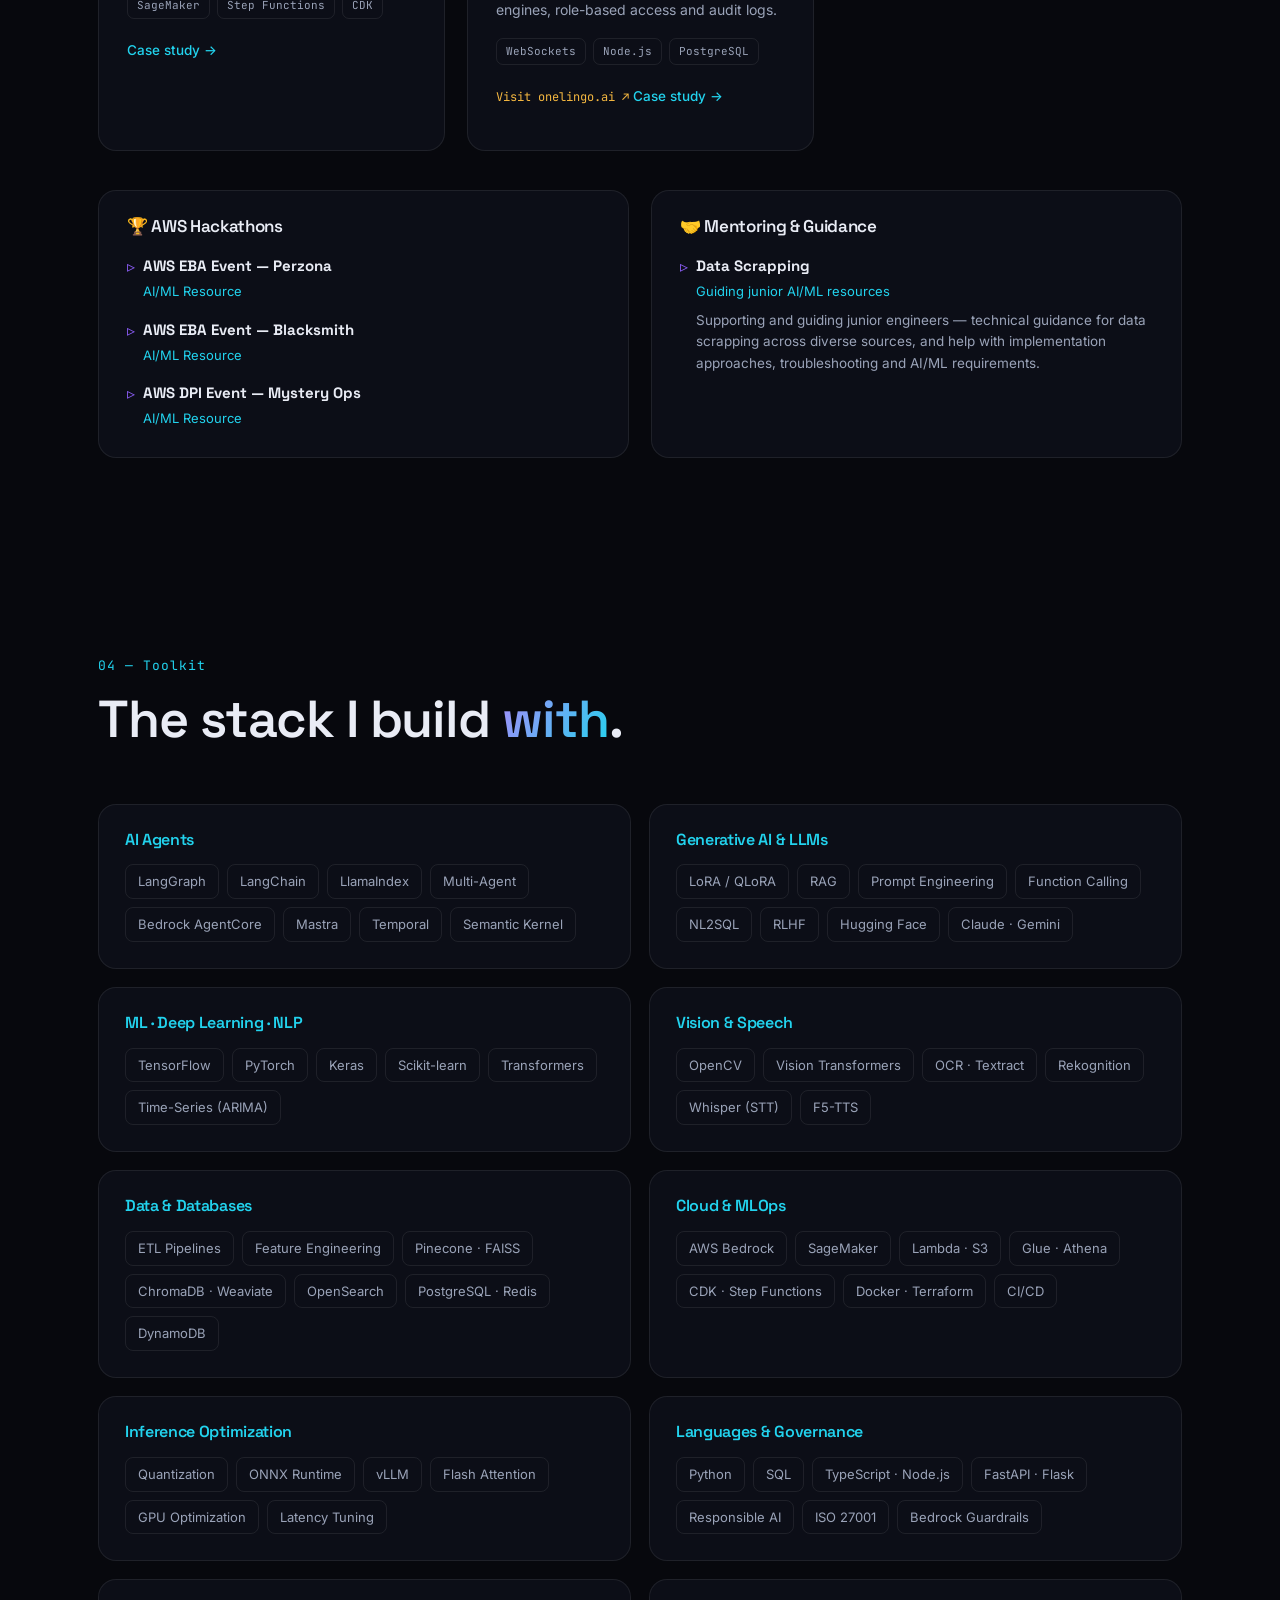
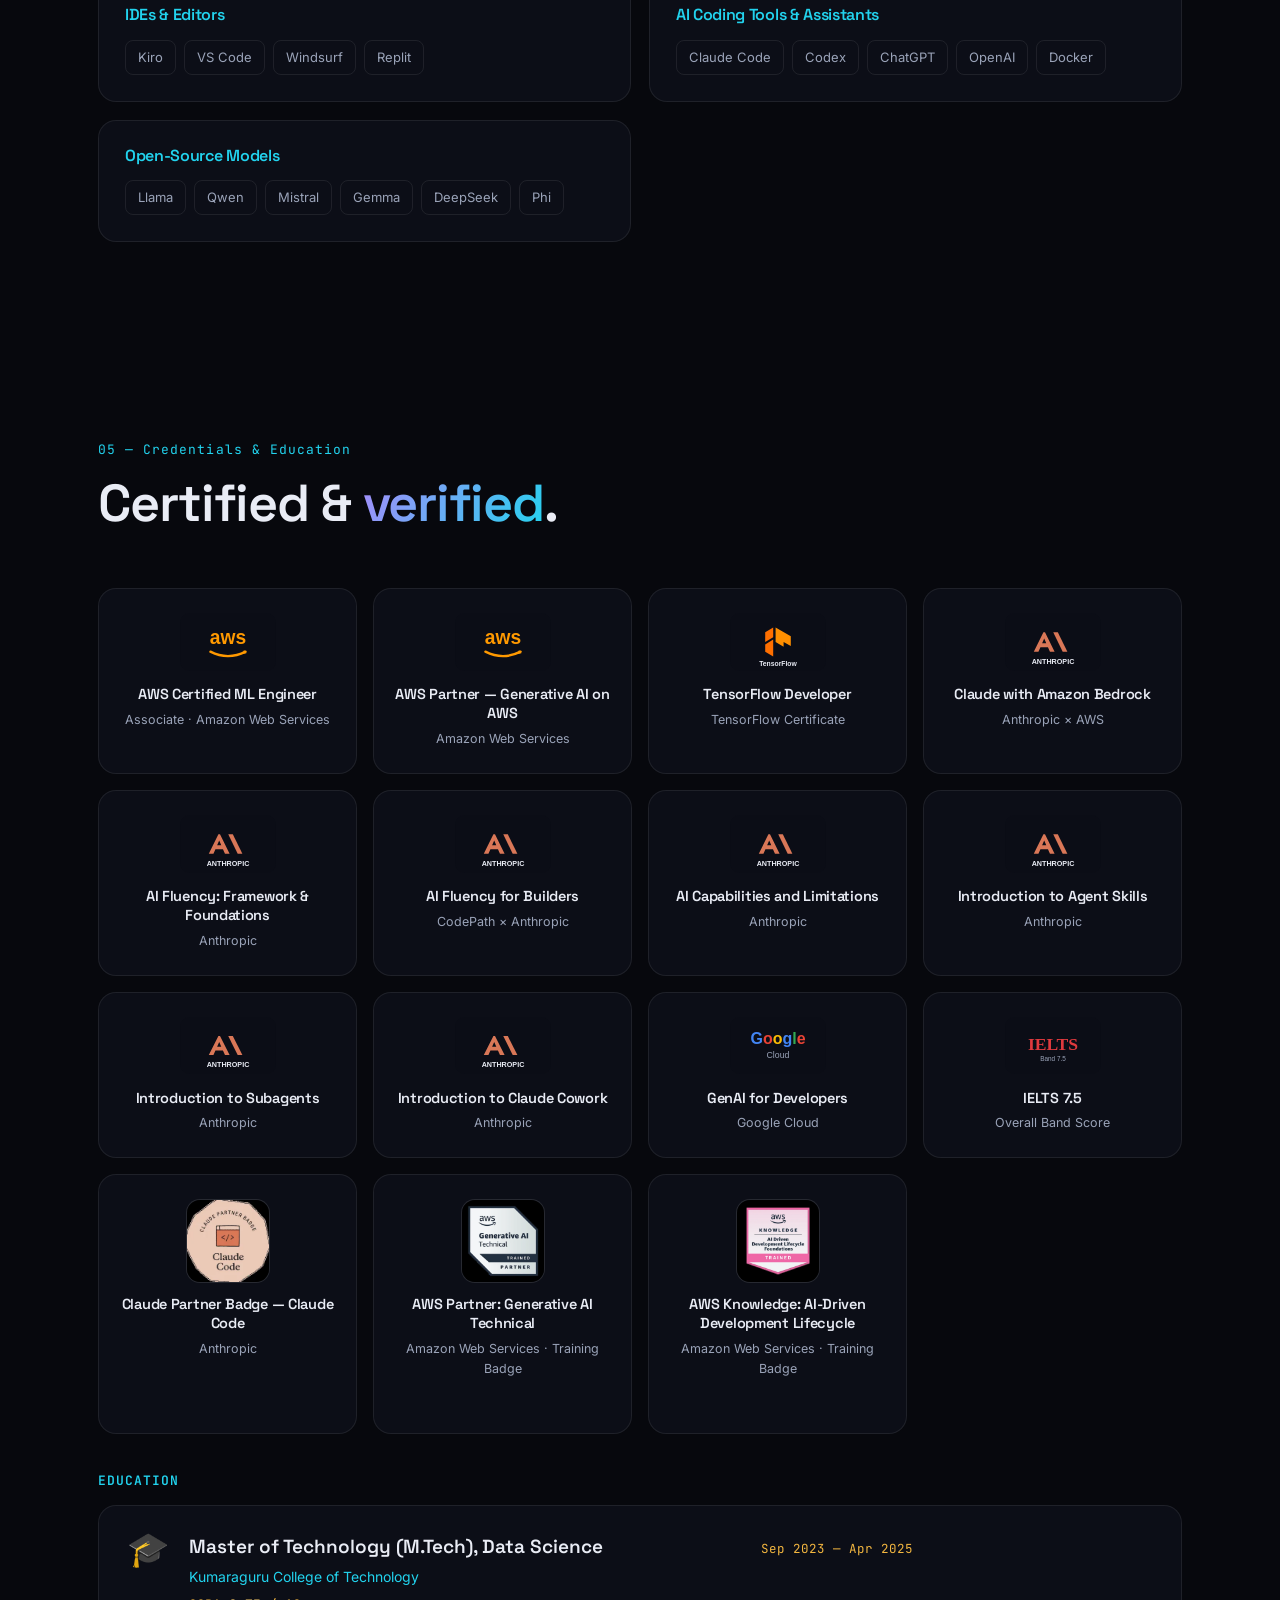
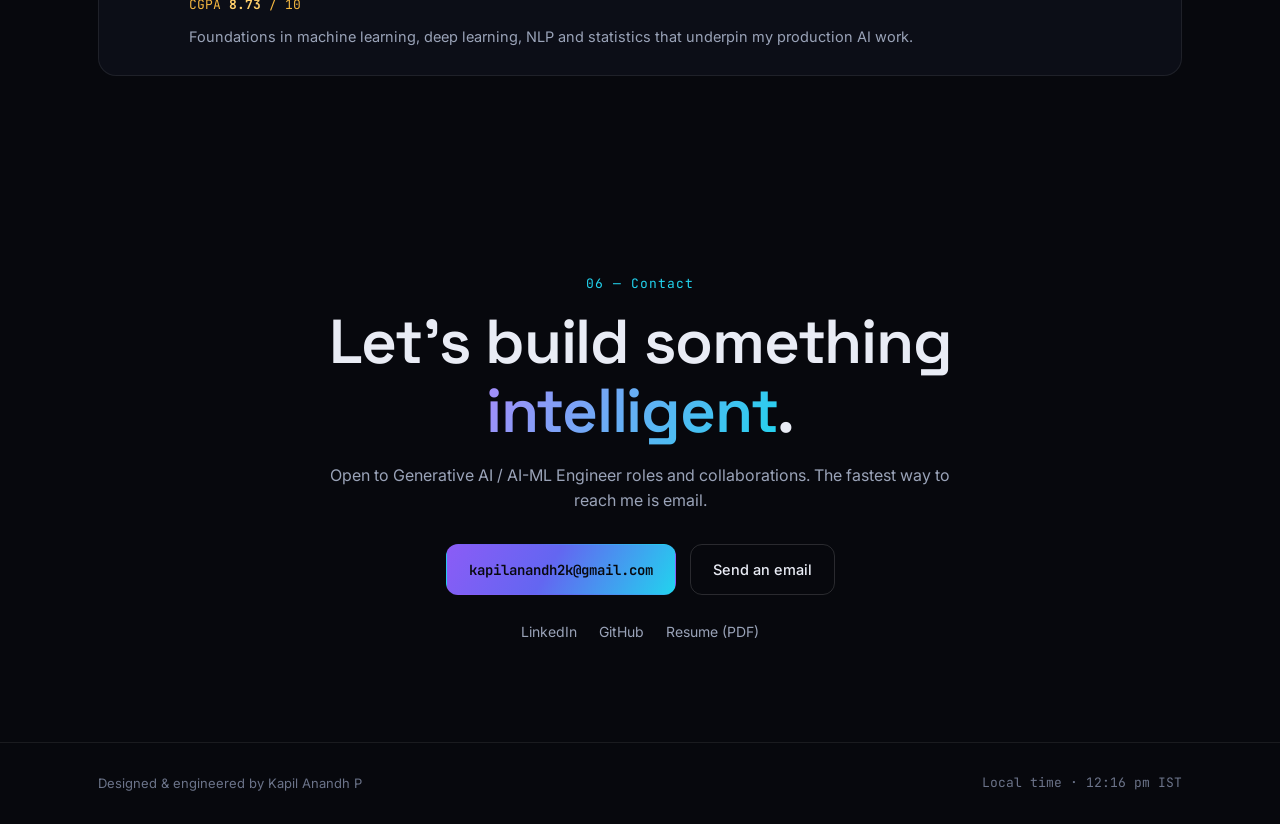
==== commit 447260b3: "Set 2026 eras for new projects; label AWS hackathons; rename Mystery Ops and Data Scrapping" ====
--- a/index.html
+++ b/index.html
@@ -270,7 +270,7 @@
           <!-- cards injected/enhanced by JS; written in HTML for SEO + no-JS fallback -->
           <article class="proj-card tilt reveal" data-cats="agents rag vision" data-proj="onecarev1">
             <div class="proj-card__glow"></div>
-            <span class="proj-card__era">OneCare V1 · Healthcare AI</span>
+            <span class="proj-card__era">OneCare V1 · 2026</span>
             <h3>OneCare V1 — Clinical AI Integration</h3>
             <p>Integrated AI across a clinical platform: decision-support, SOAP-note generation, MedGemma on a local server, and appointment &amp; prescription agents. Added live note-taking and autofill, plus a 10+ OCR-model comparative study.</p>
             <div class="proj-card__tags"><span>MedGemma</span><span>Clinical AI</span><span>Agents</span><span>OCR Research</span></div>
@@ -279,7 +279,7 @@
 
           <article class="proj-card tilt reveal" data-cats="agents" data-proj="onecarev2">
             <div class="proj-card__glow"></div>
-            <span class="proj-card__era">OneCare V2 · In Progress</span>
+            <span class="proj-card__era">OneCare V2 · 2026</span>
             <h3>OneCare V2 — AI Infrastructure &amp; Integration</h3>
             <p>Standing up AI models on a new local infrastructure with API-key-based integrations through a locally hosted model server, and building out live note-taking as part of ongoing AI deployment.</p>
             <div class="proj-card__tags"><span>Local Model Hosting</span><span>API Integration</span><span>Live Notes</span></div>
@@ -288,7 +288,7 @@
 
           <article class="proj-card tilt reveal" data-cats="vision" data-proj="dfin">
             <div class="proj-card__glow"></div>
-            <span class="proj-card__era">DFIN · OCR Support</span>
+            <span class="proj-card__era">DFIN · 2026</span>
             <h3>DFIN — OCR Model Hosting</h3>
             <p>Hosted and configured a Qwen model on a local server for OCR extraction, providing the model hosting and technical support needed to test the OCR workflow and meet the project's document and data-processing requirements.</p>
             <div class="proj-card__tags"><span>Qwen</span><span>OCR</span><span>Local Hosting</span></div>
@@ -297,7 +297,7 @@
 
           <article class="proj-card tilt reveal" data-cats="mlops" data-proj="okysoft">
             <div class="proj-card__glow"></div>
-            <span class="proj-card__era">Okysoft Cortex · Modernization</span>
+            <span class="proj-card__era">Okysoft Cortex · 2026</span>
             <h3>Okysoft Cortex — TTS Platform Modernization</h3>
             <p>Contributing as an AI/ML resource to migrating a Fish Speech text-to-speech platform to Amazon SageMaker, supporting implementation, testing, troubleshooting, performance validation and cost analysis.</p>
             <div class="proj-card__tags"><span>Text-to-Speech</span><span>SageMaker</span><span>Migration</span></div>
@@ -371,19 +371,19 @@
 
         <div class="extra-grid">
           <div class="extra-col reveal">
-            <h3 class="extra-head">🏆 Hackathons &amp; Events</h3>
+            <h3 class="extra-head">🏆 AWS Hackathons</h3>
             <ul class="extra-list">
               <li><strong>AWS EBA Event — Perzona</strong><span>AI/ML Resource</span></li>
               <li><strong>AWS EBA Event — Blacksmith</strong><span>AI/ML Resource</span></li>
-              <li><strong>DPI Event — Client Mystery Ops</strong><span>AI/ML Resource</span></li>
+              <li><strong>AWS DPI Event — Mystery Ops</strong><span>AI/ML Resource</span></li>
             </ul>
           </div>
           <div class="extra-col reveal">
             <h3 class="extra-head">🤝 Mentoring &amp; Guidance</h3>
             <ul class="extra-list">
               <li>
-                <strong>Data Scraping Initiative</strong><span>Guiding junior AI/ML resources · Ongoing</span>
-                <p class="extra-note">Supporting and guiding junior engineers — technical guidance for data scraping across diverse sources, and help with implementation approaches, troubleshooting and AI/ML requirements.</p>
+                <strong>Data Scrapping</strong><span>Guiding junior AI/ML resources</span>
+                <p class="extra-note">Supporting and guiding junior engineers — technical guidance for data scrapping across diverse sources, and help with implementation approaches, troubleshooting and AI/ML requirements.</p>
               </li>
             </ul>
           </div>
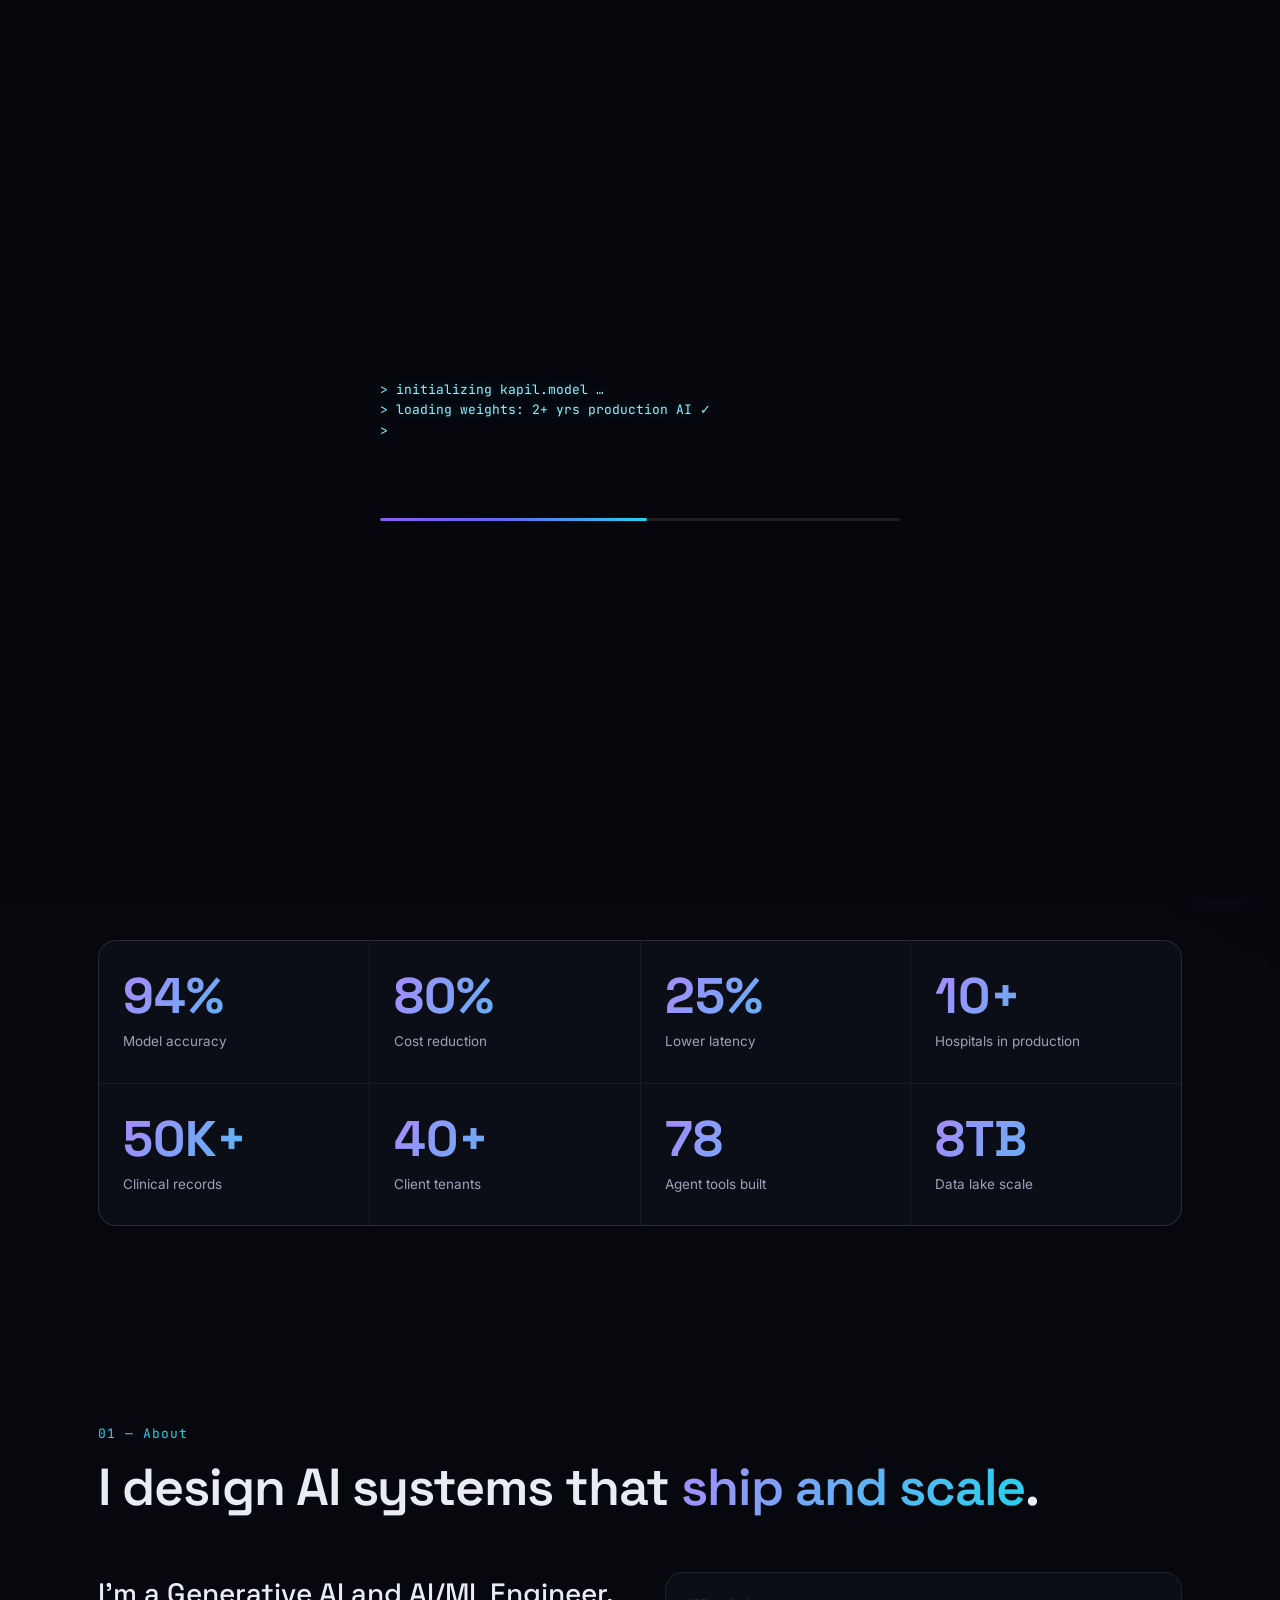
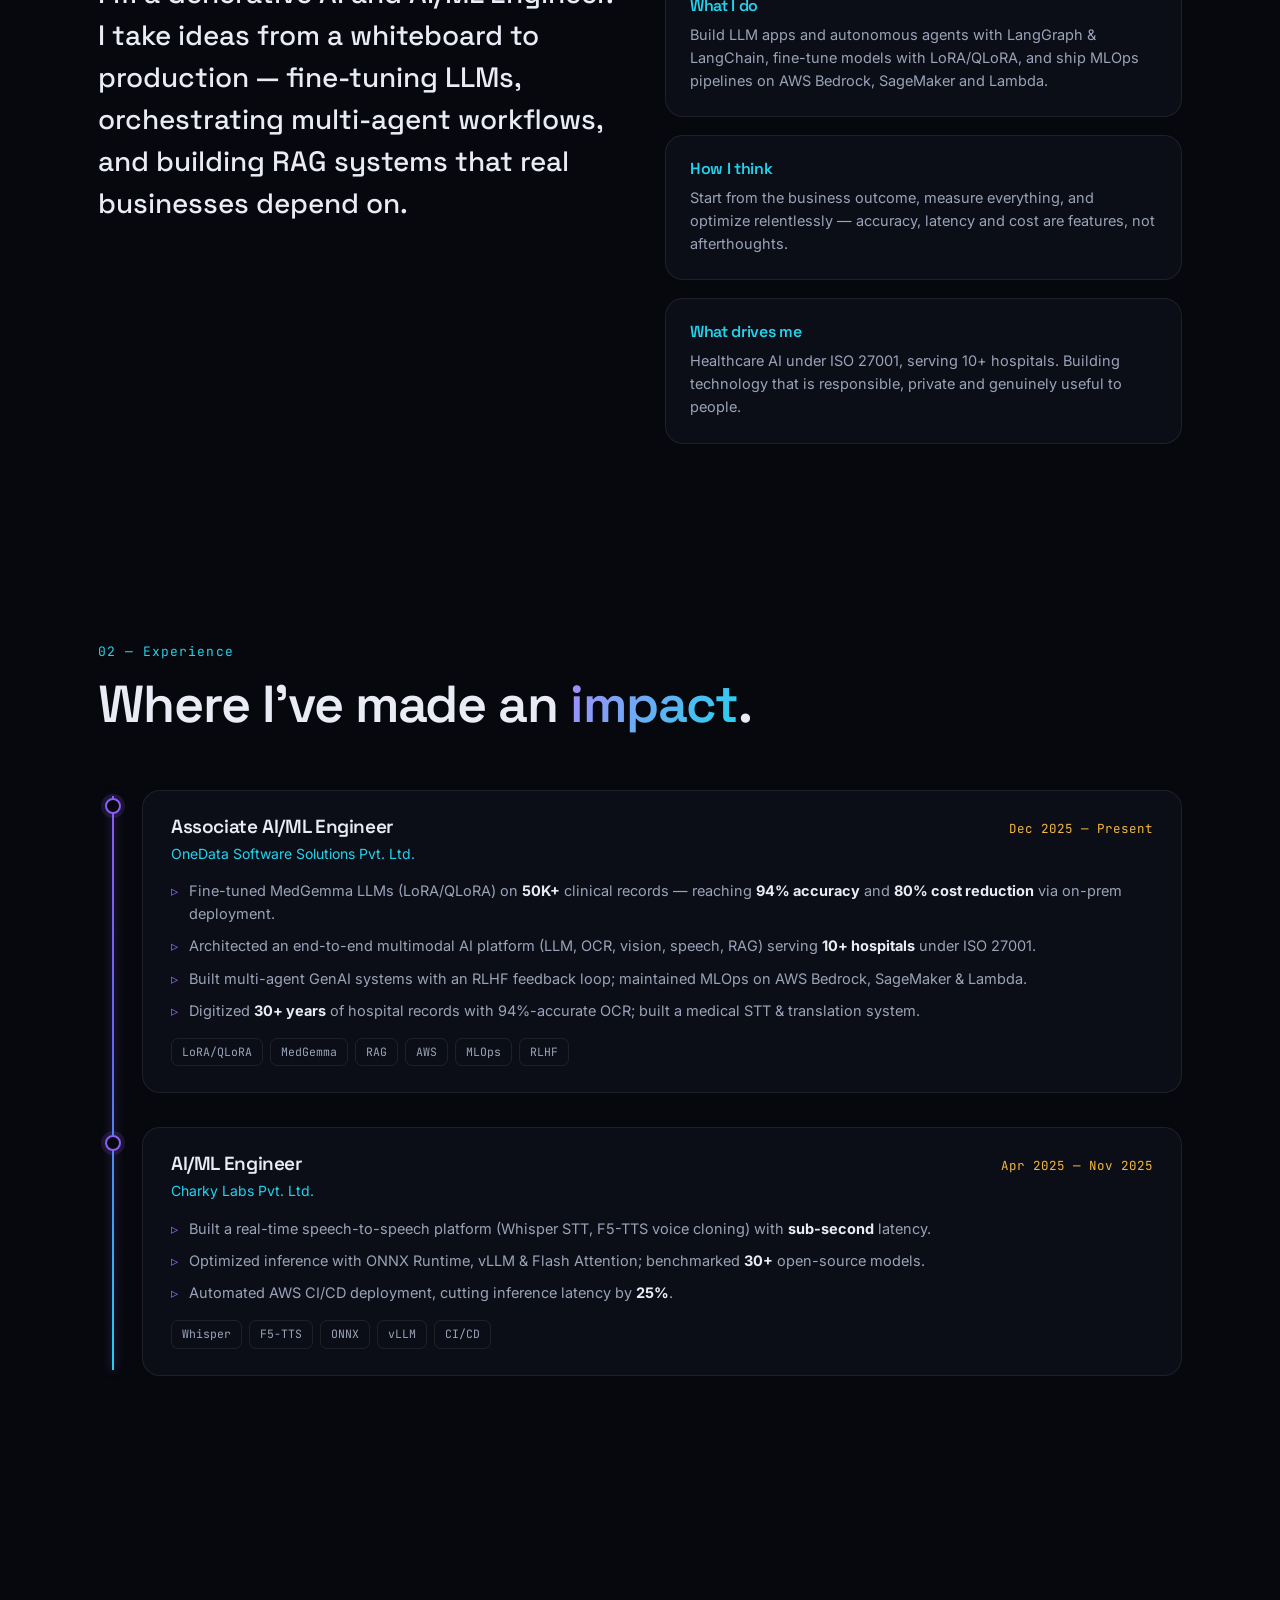
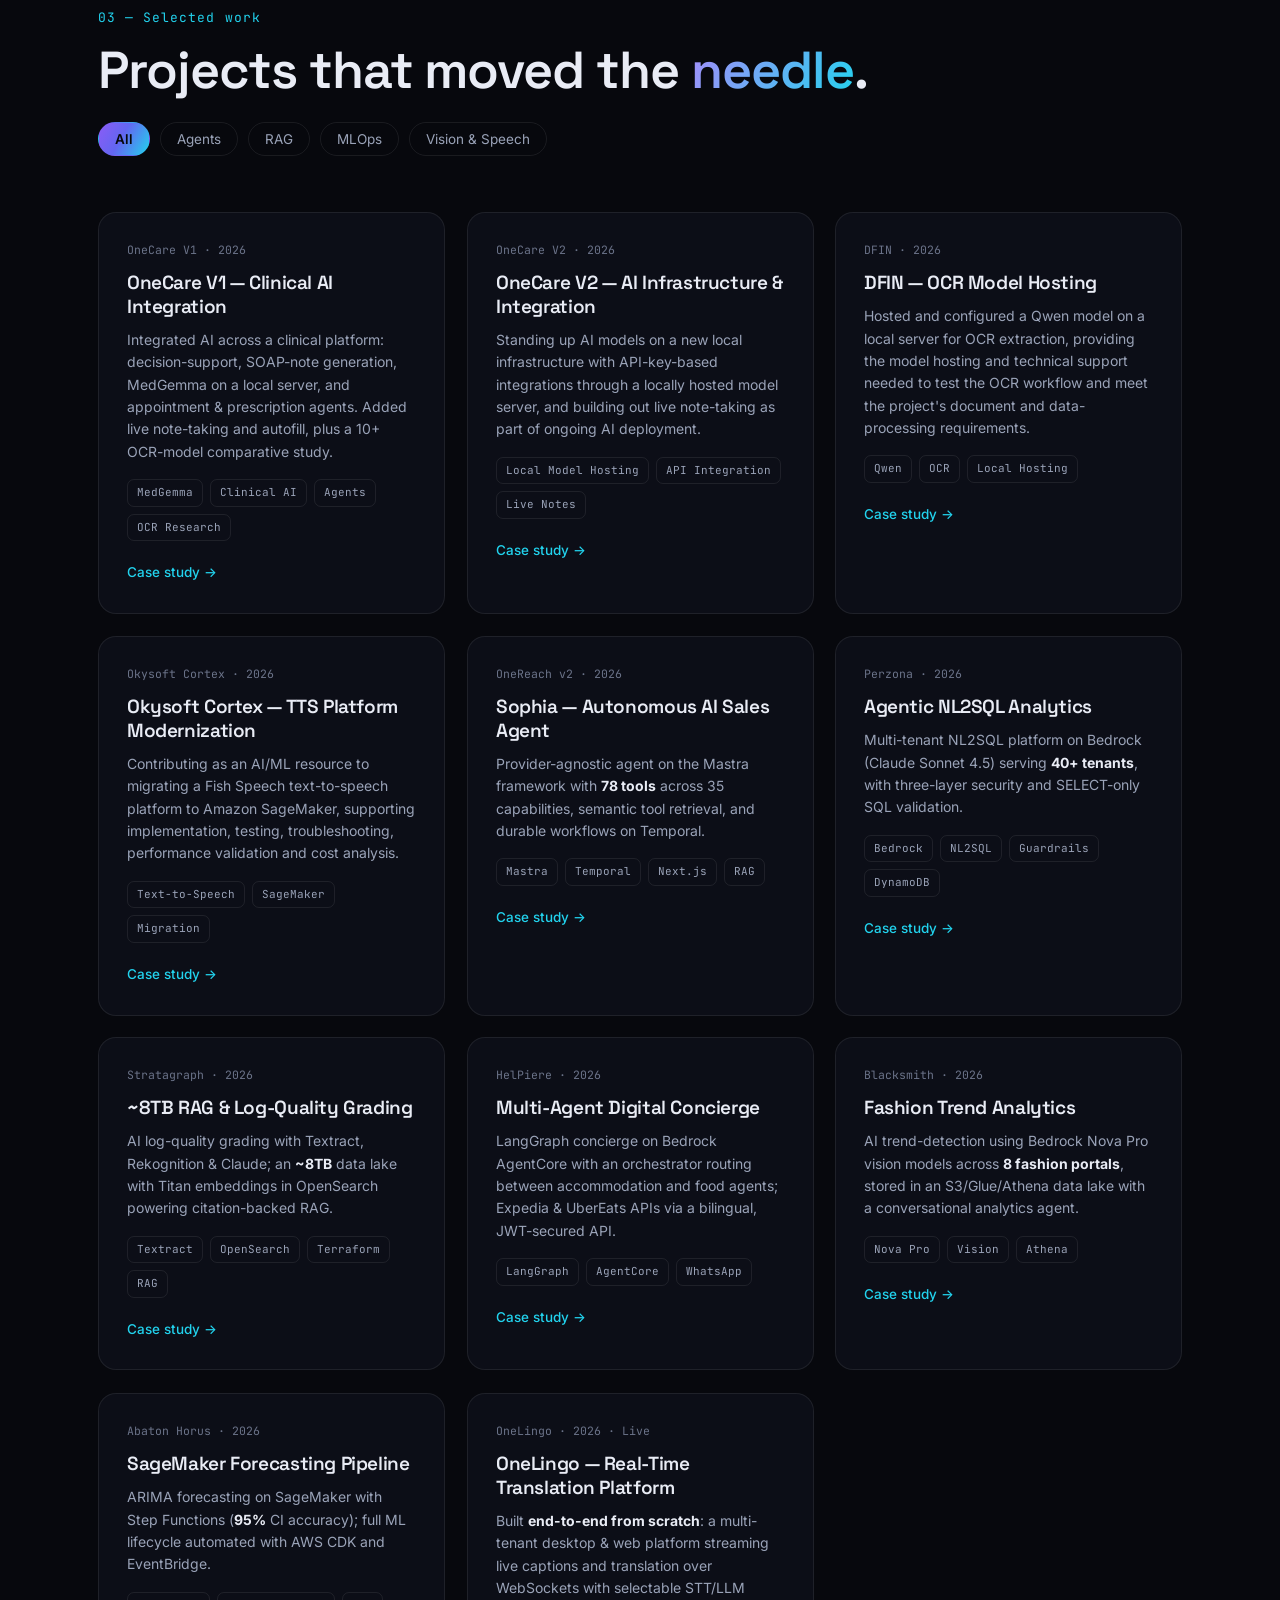
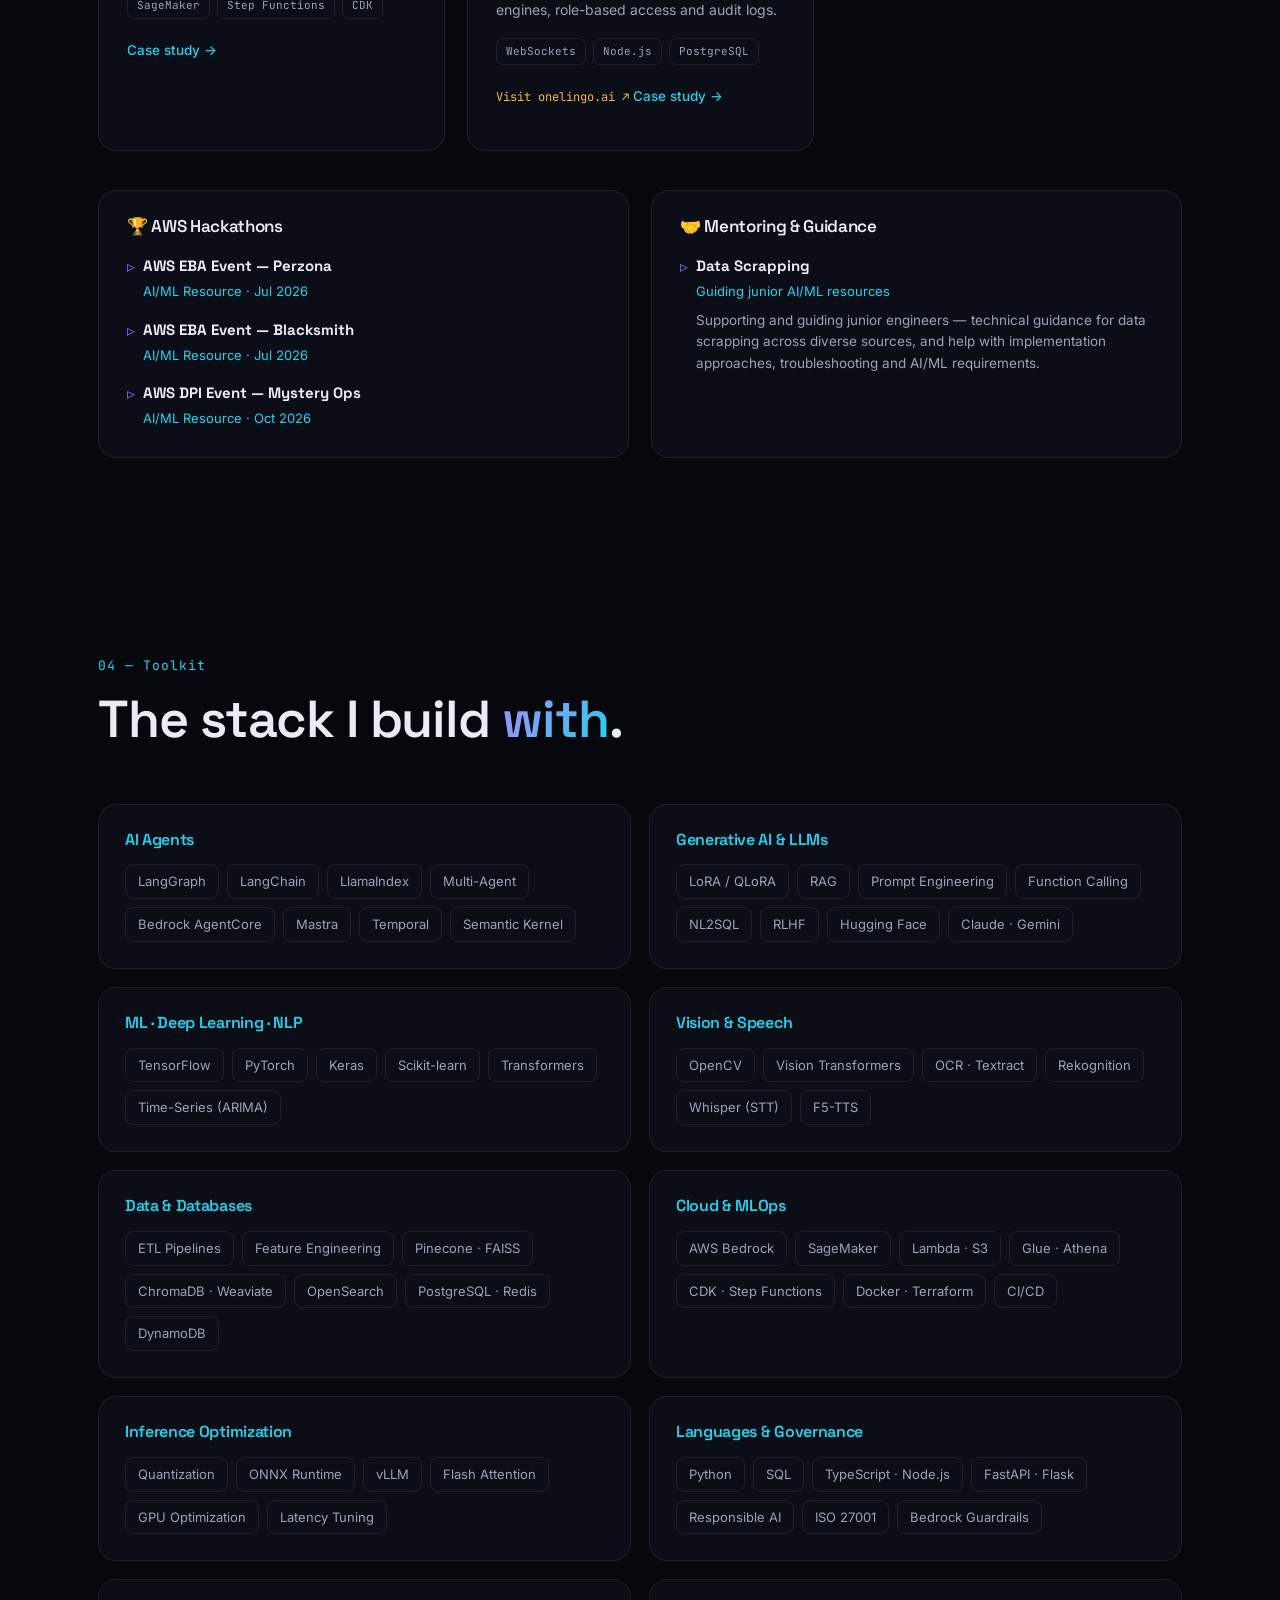
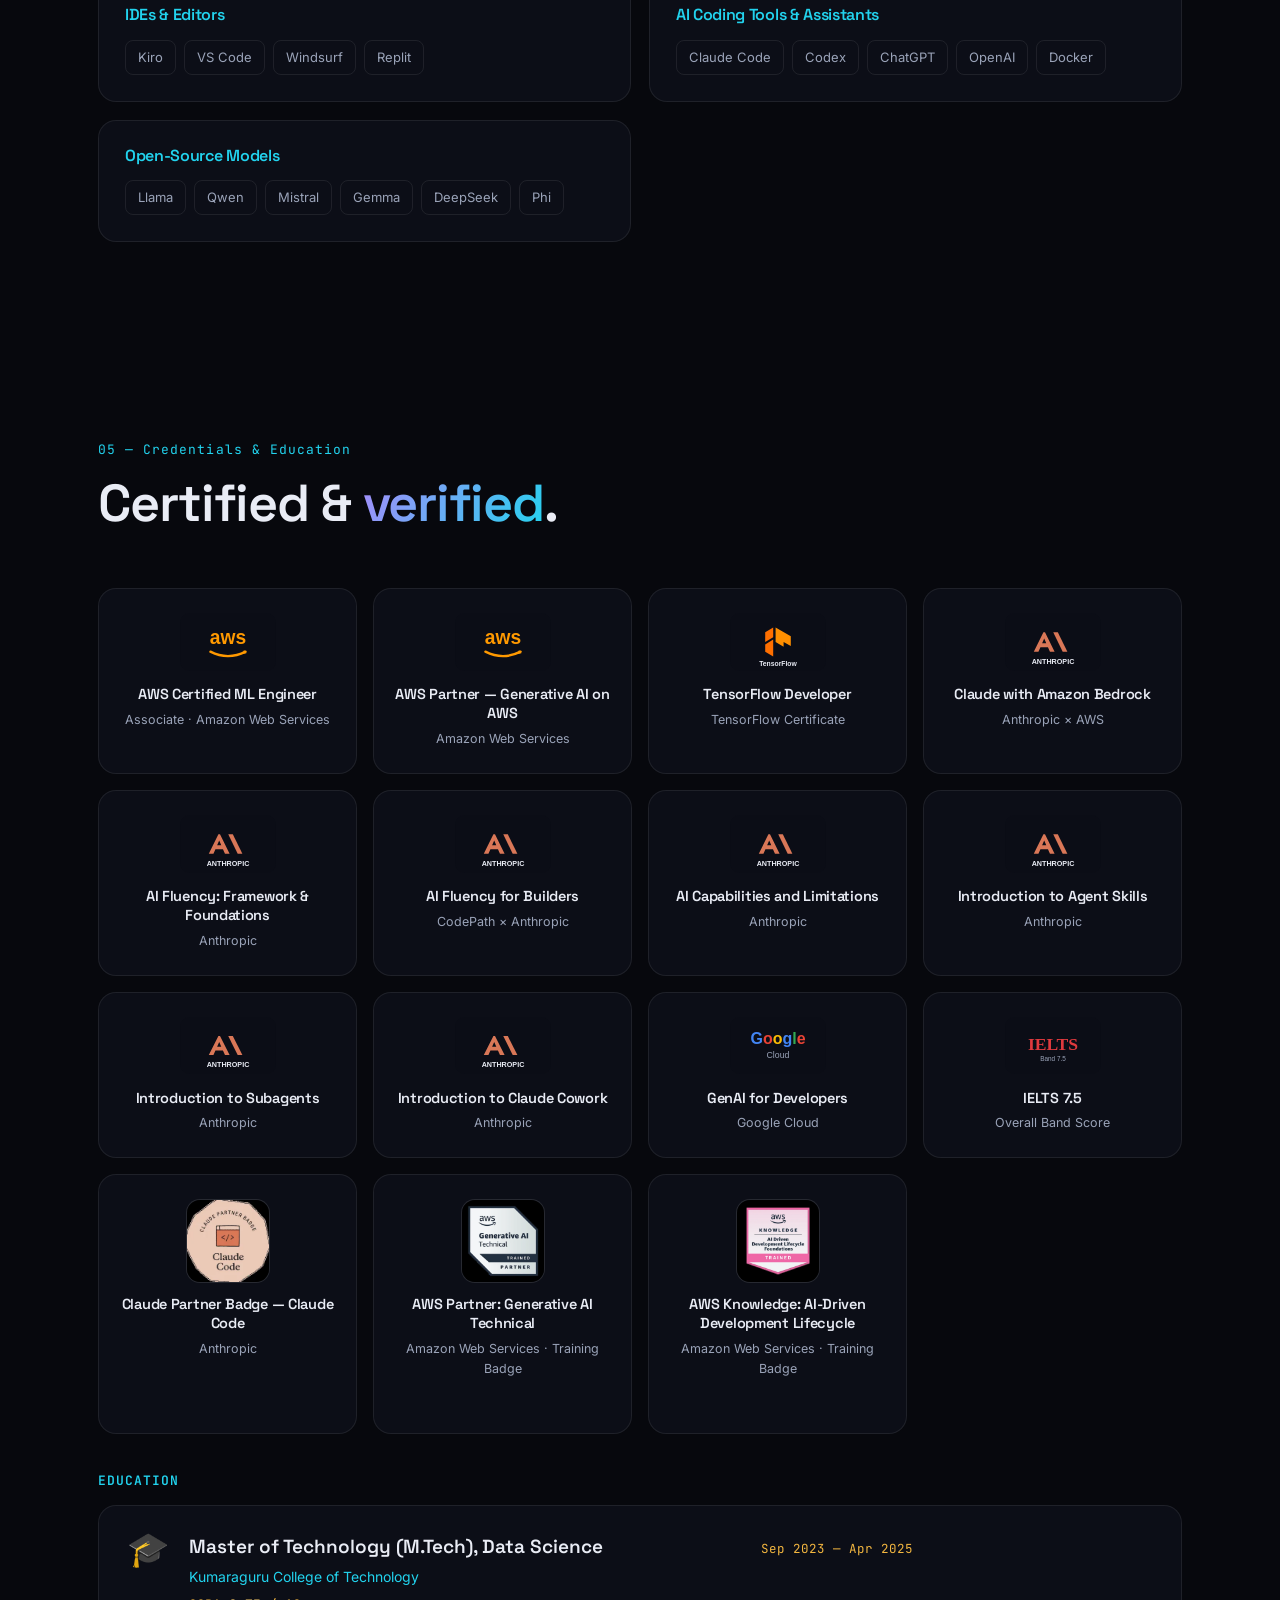
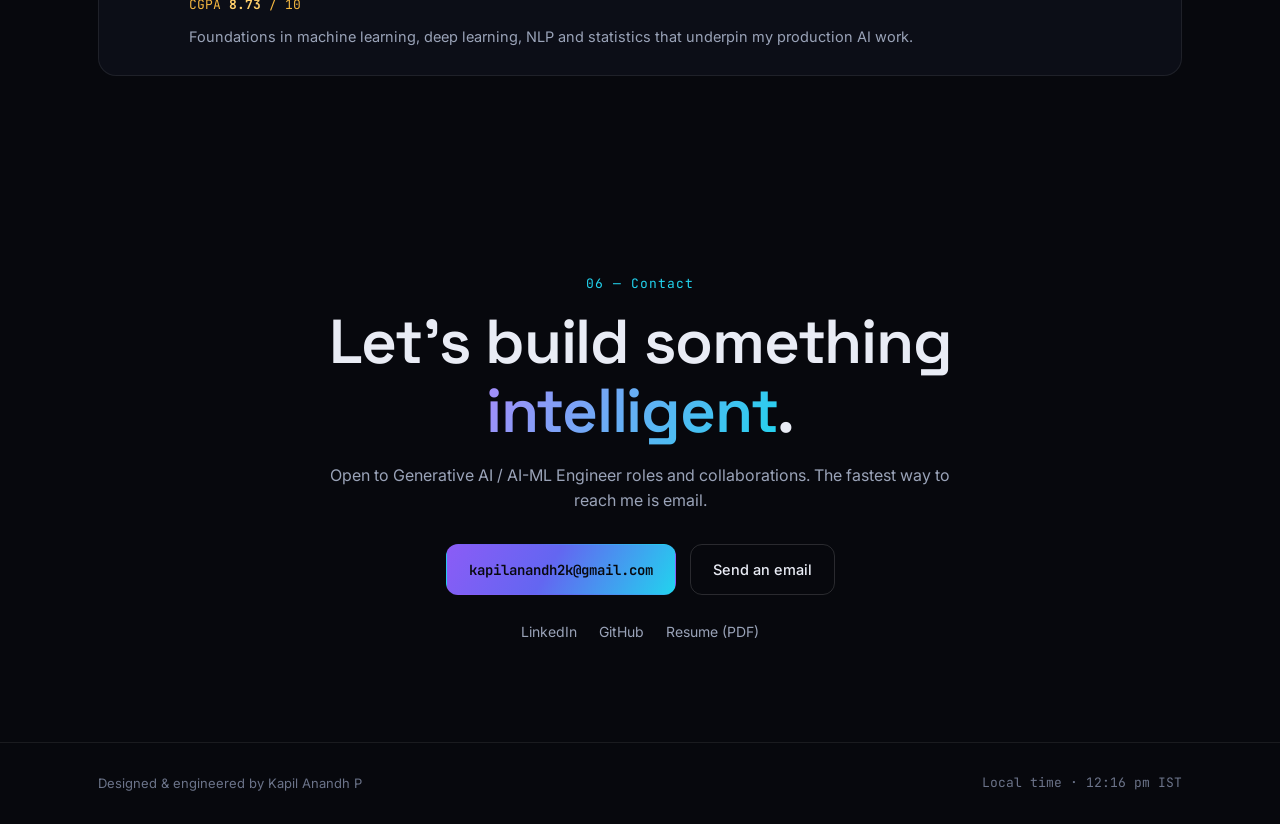
==== commit dfd5f165: "Add dates to AWS hackathons (Jul 2026, Oct 2026)" ====
--- a/index.html
+++ b/index.html
@@ -373,9 +373,9 @@
           <div class="extra-col reveal">
             <h3 class="extra-head">🏆 AWS Hackathons</h3>
             <ul class="extra-list">
-              <li><strong>AWS EBA Event — Perzona</strong><span>AI/ML Resource</span></li>
-              <li><strong>AWS EBA Event — Blacksmith</strong><span>AI/ML Resource</span></li>
-              <li><strong>AWS DPI Event — Mystery Ops</strong><span>AI/ML Resource</span></li>
+              <li><strong>AWS EBA Event — Perzona</strong><span>AI/ML Resource · Jul 2026</span></li>
+              <li><strong>AWS EBA Event — Blacksmith</strong><span>AI/ML Resource · Jul 2026</span></li>
+              <li><strong>AWS DPI Event — Mystery Ops</strong><span>AI/ML Resource · Oct 2026</span></li>
             </ul>
           </div>
           <div class="extra-col reveal">
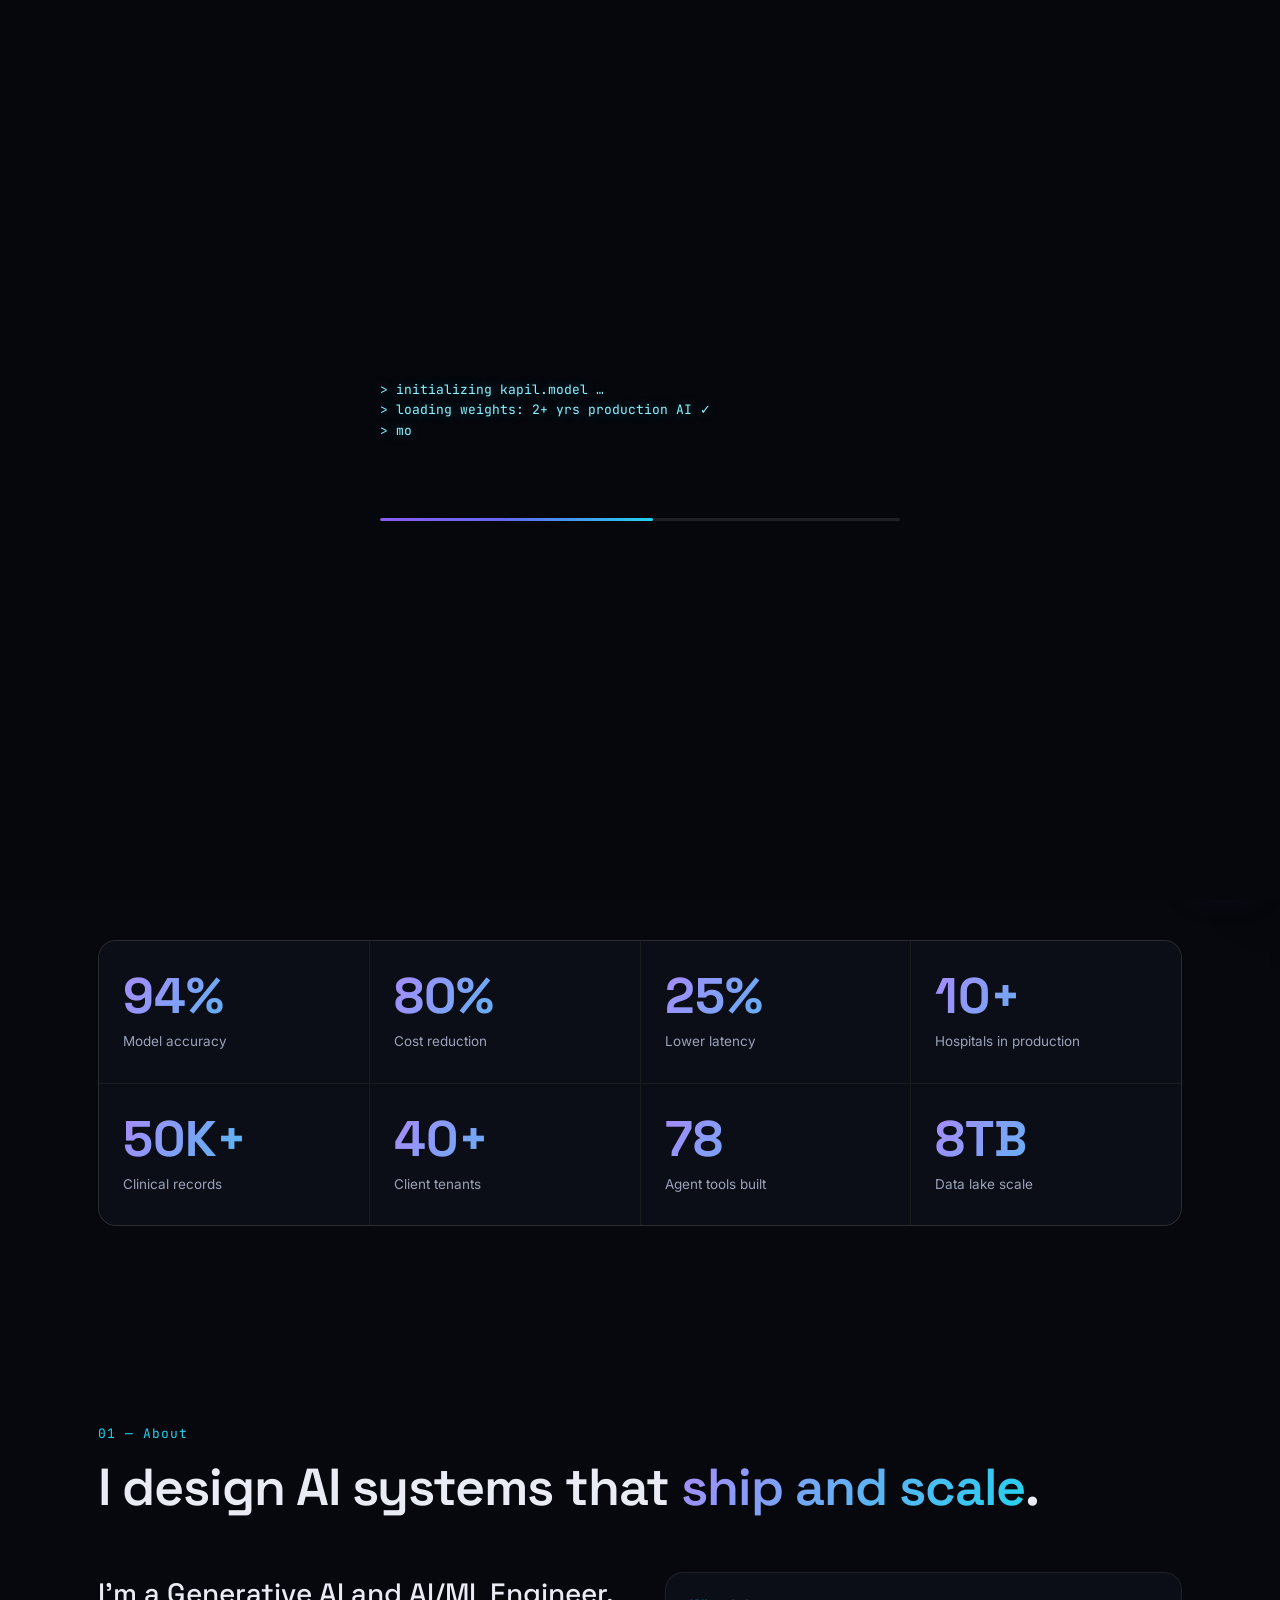
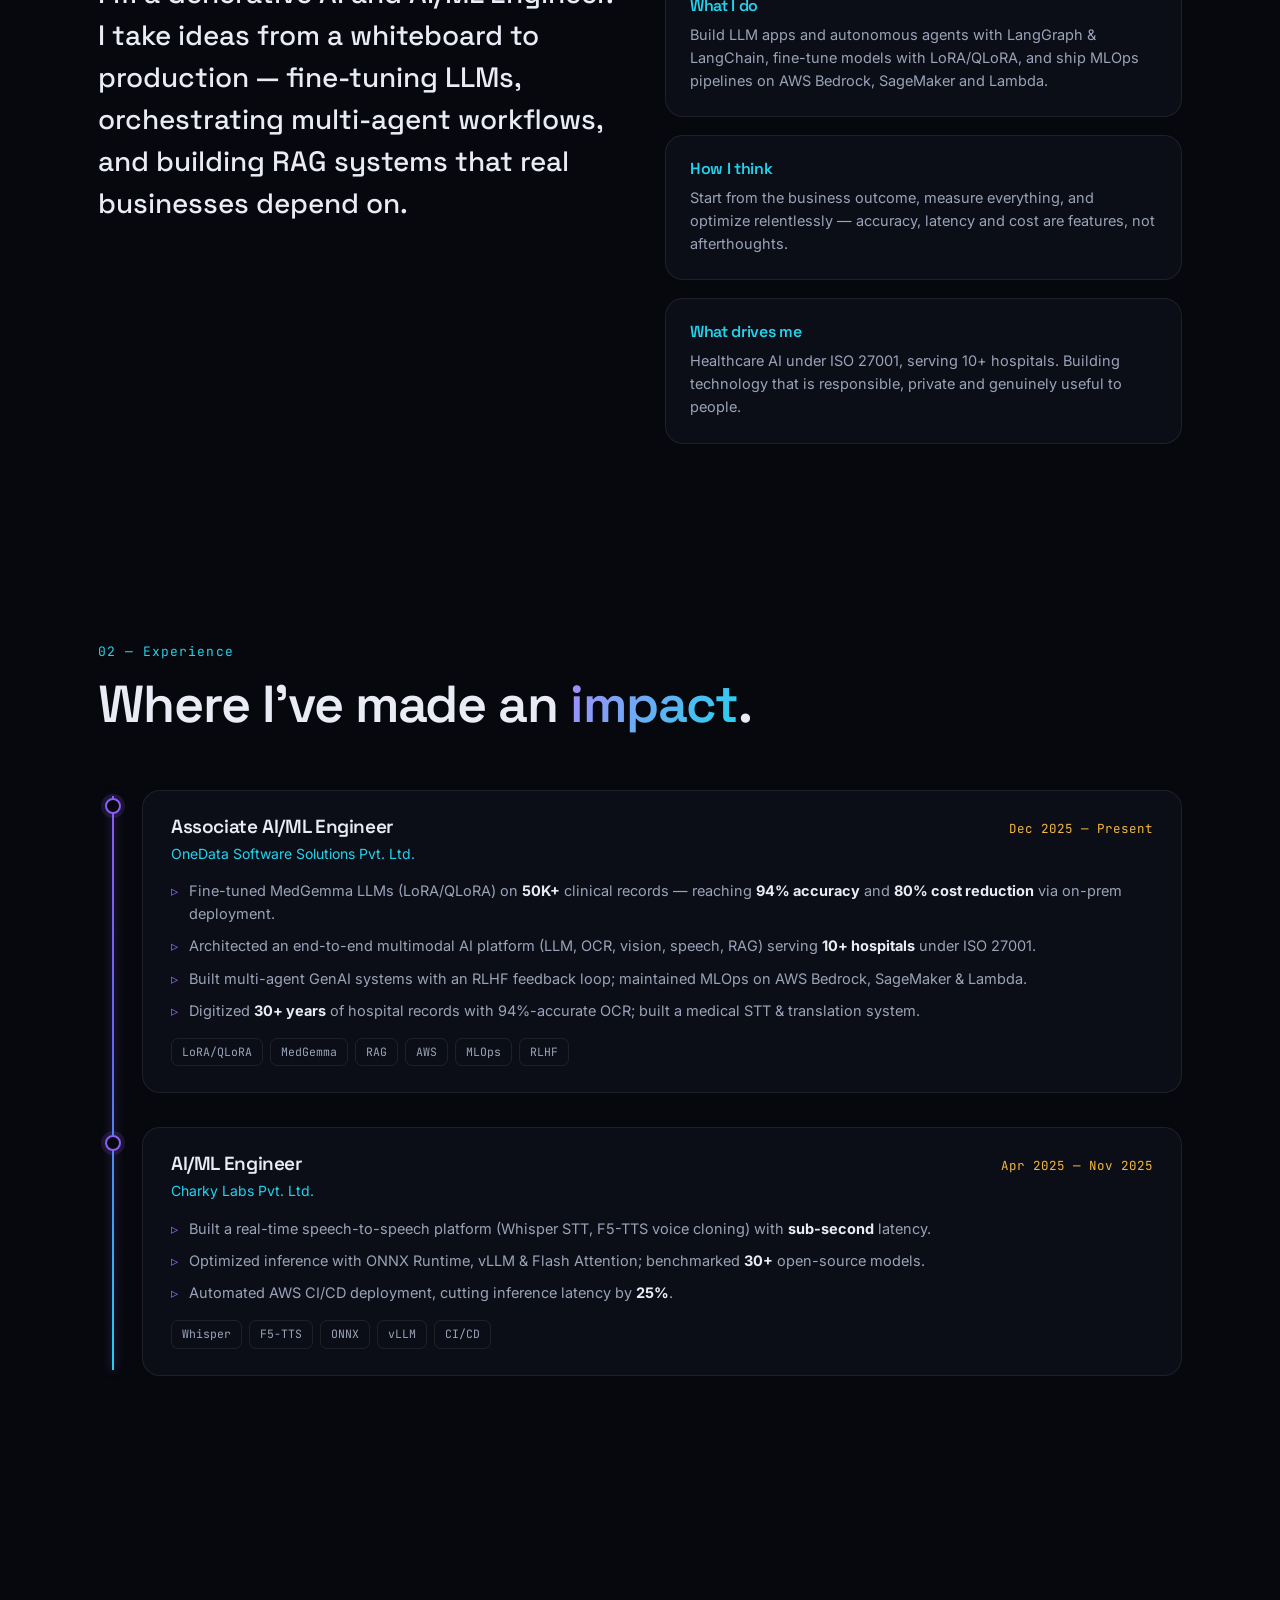
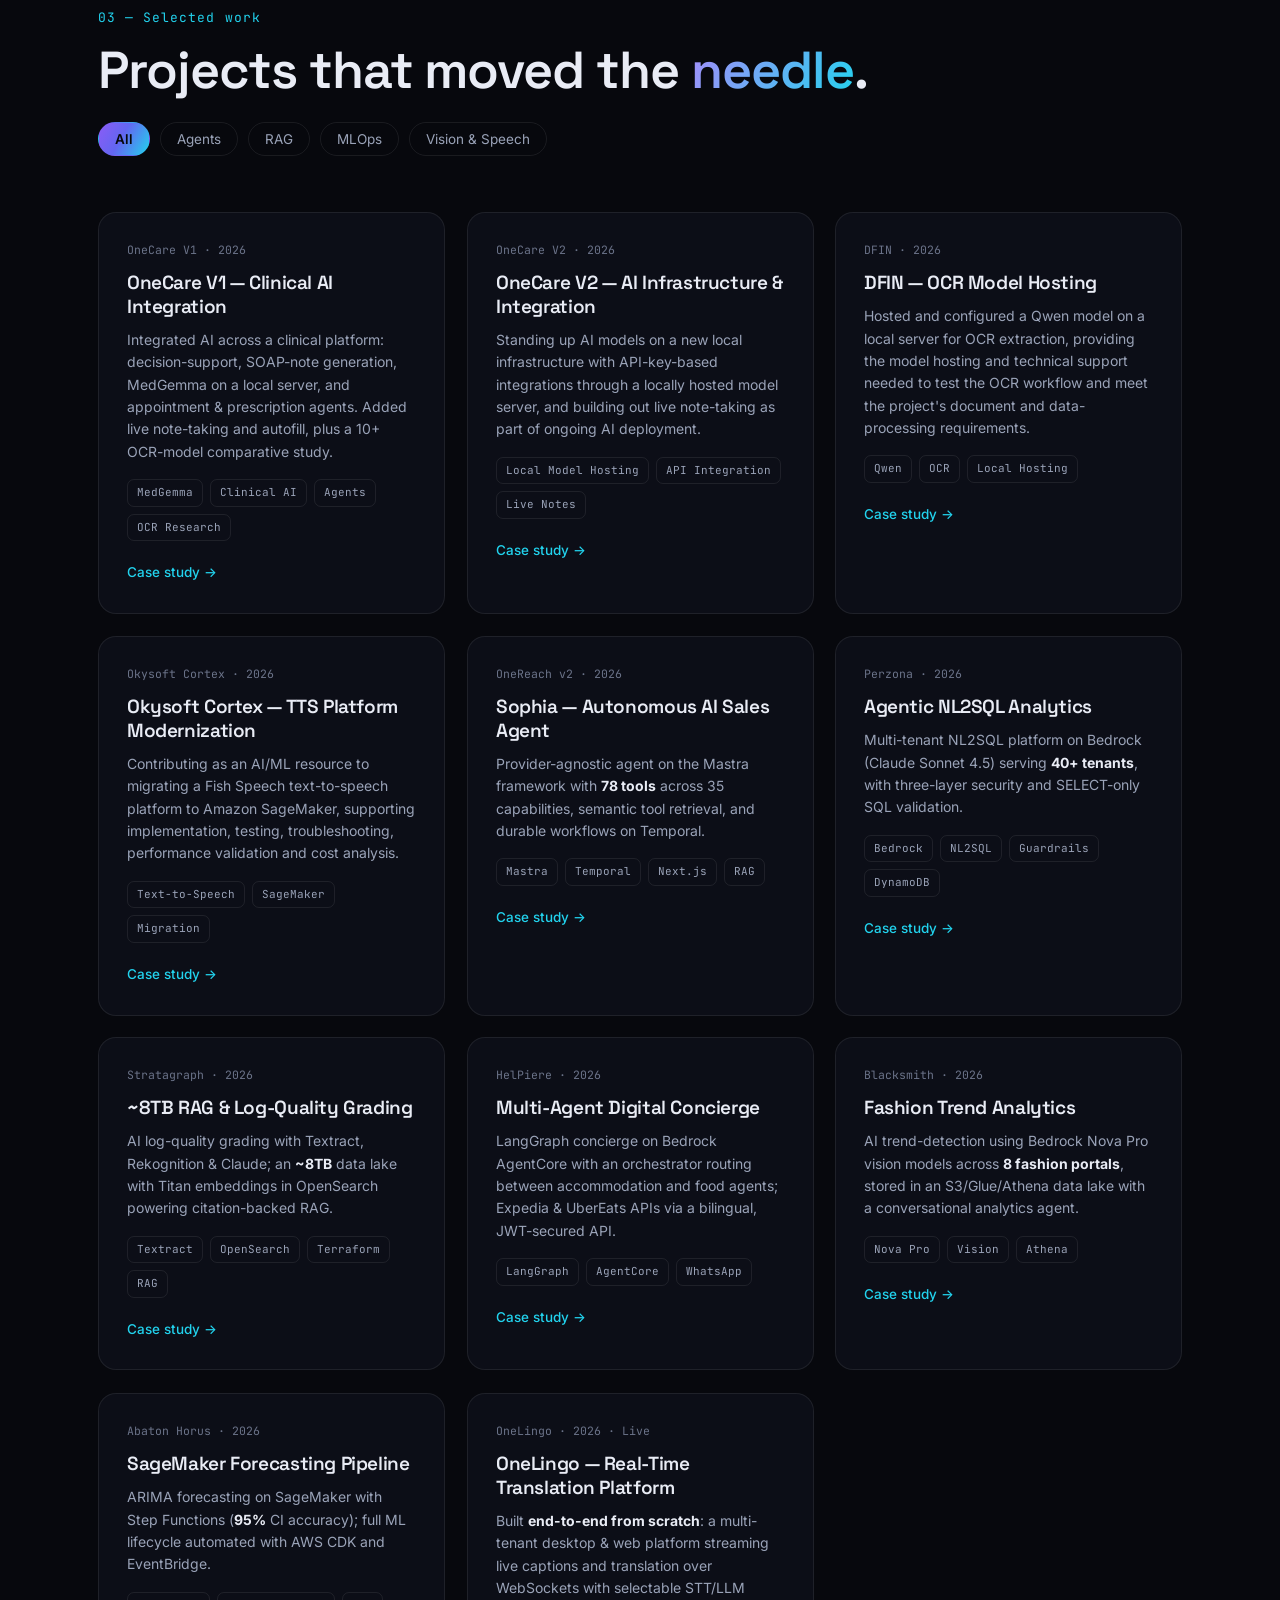
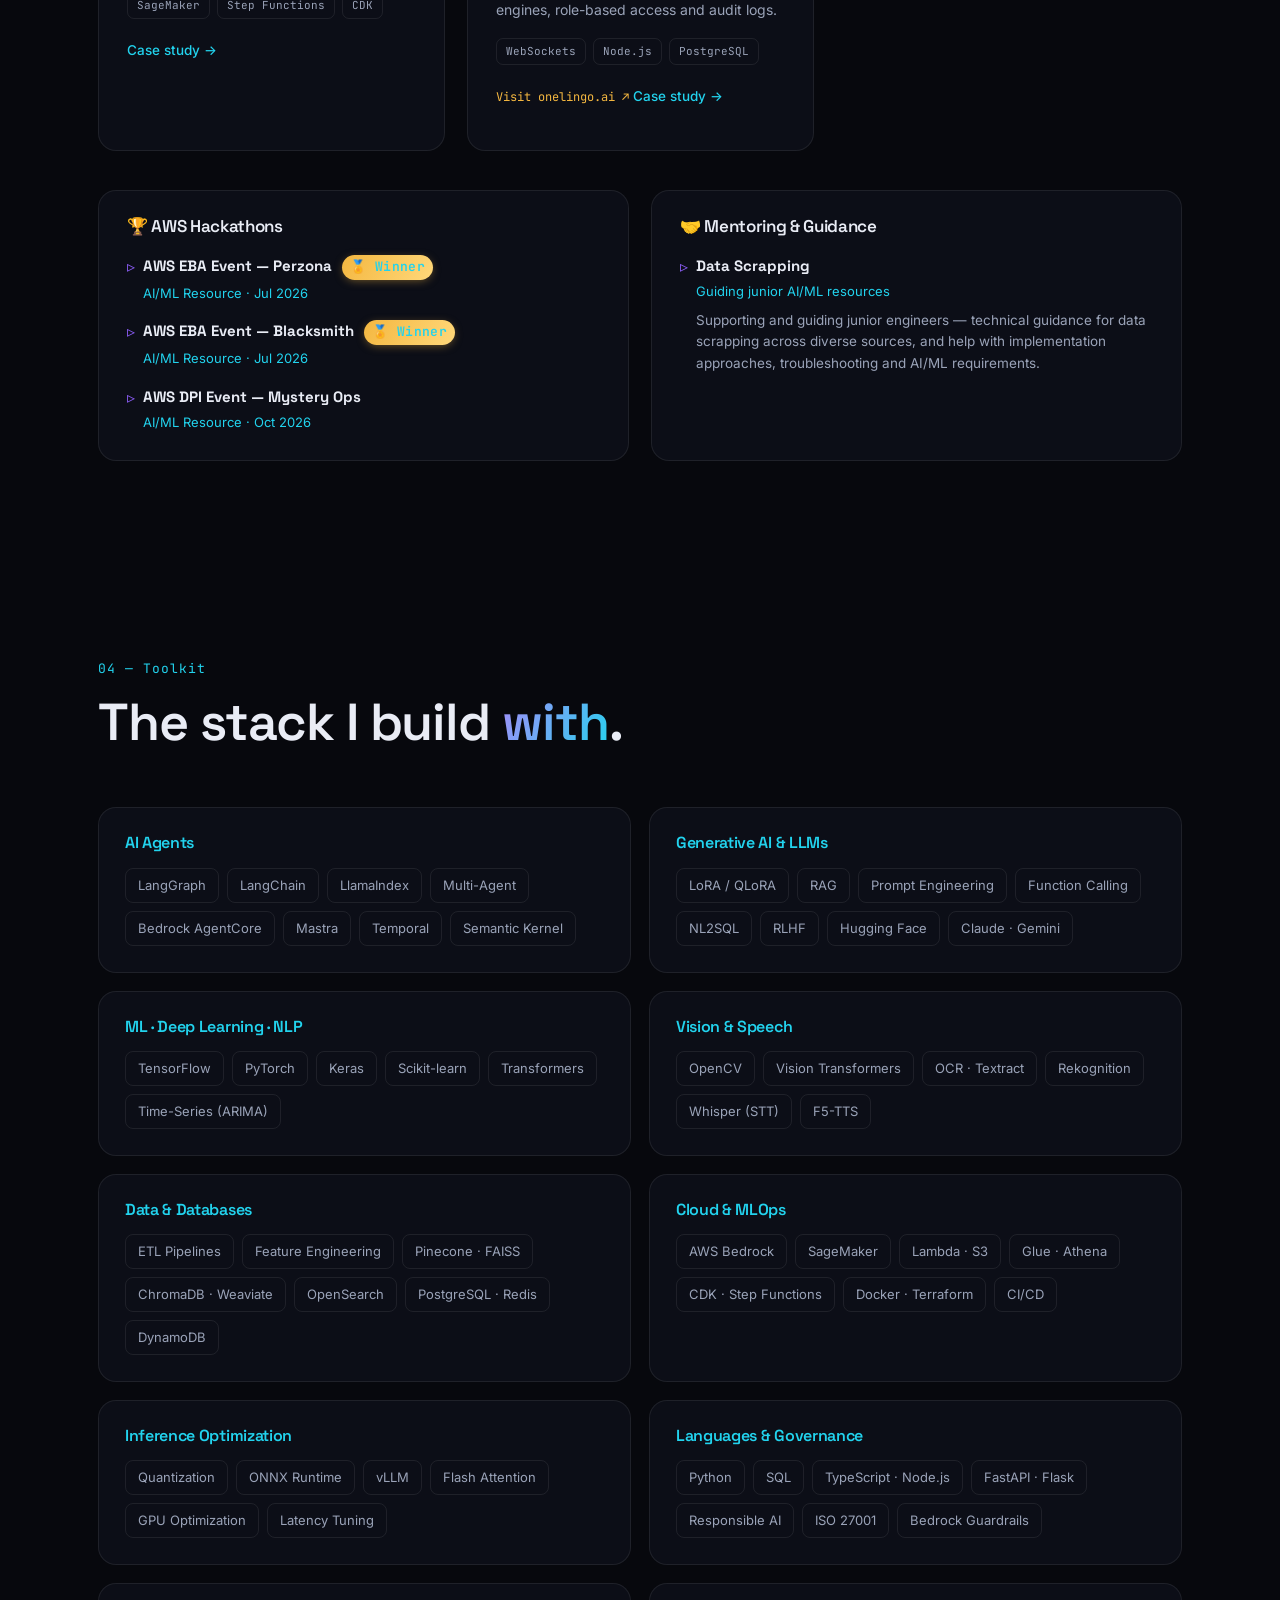
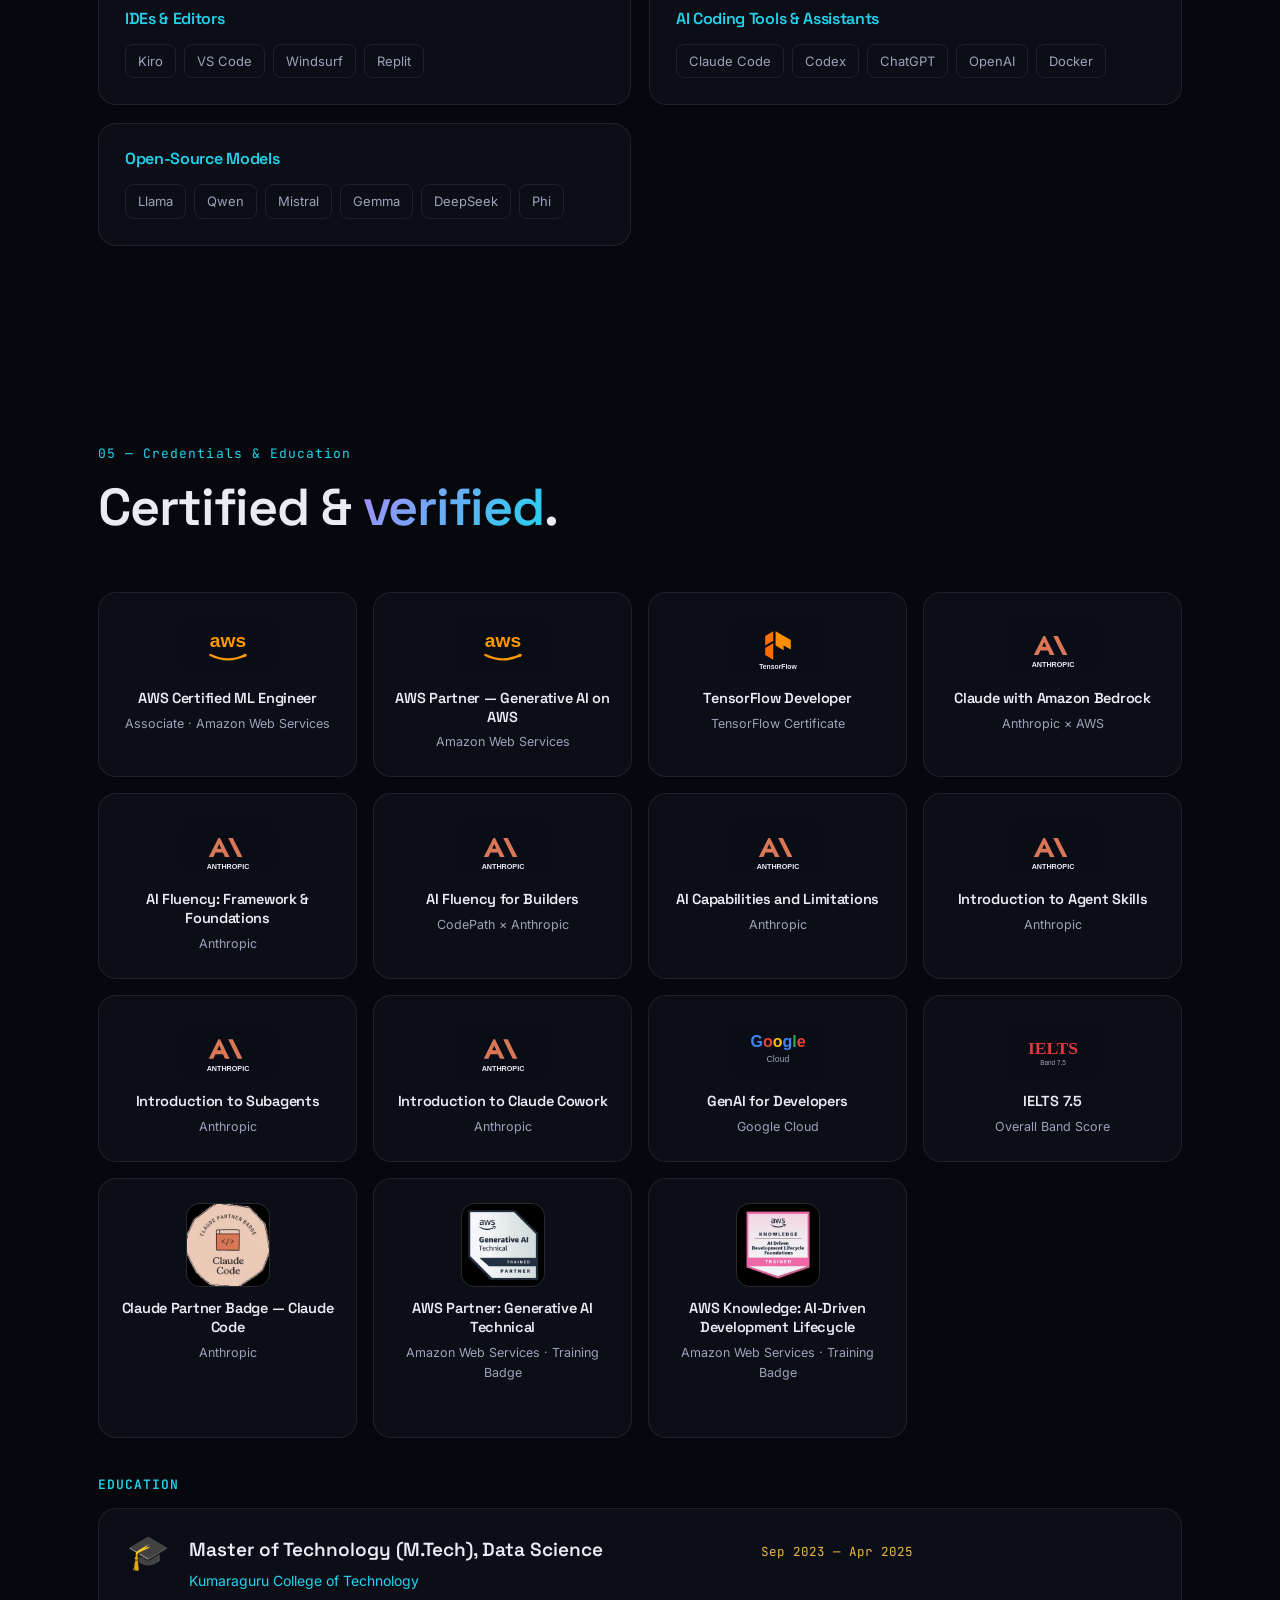
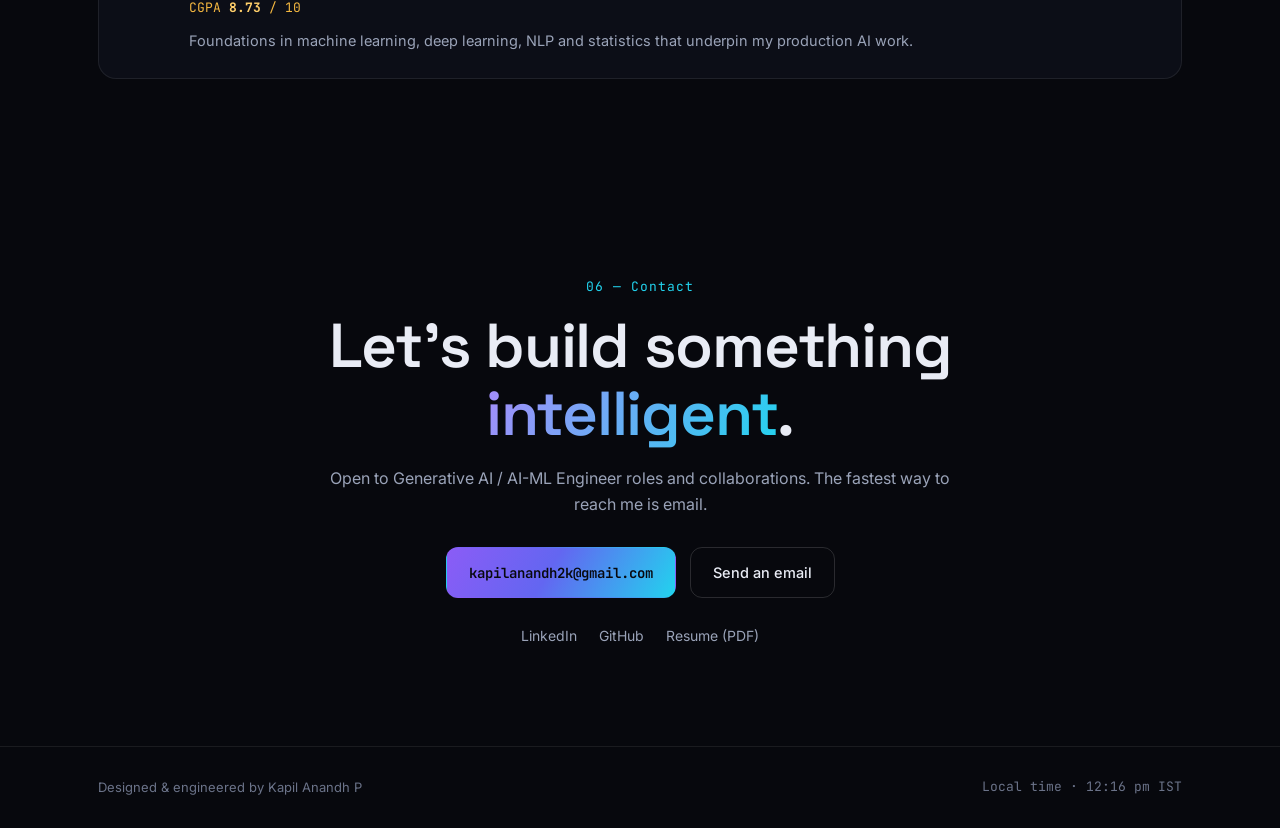
==== commit 40689bfd: "Mark Perzona and Blacksmith hackathons as Winner" ====
--- a/index.html
+++ b/index.html
@@ -373,8 +373,8 @@
           <div class="extra-col reveal">
             <h3 class="extra-head">🏆 AWS Hackathons</h3>
             <ul class="extra-list">
-              <li><strong>AWS EBA Event — Perzona</strong><span>AI/ML Resource · Jul 2026</span></li>
-              <li><strong>AWS EBA Event — Blacksmith</strong><span>AI/ML Resource · Jul 2026</span></li>
+              <li><strong>AWS EBA Event — Perzona <span class="win-badge">🏅 Winner</span></strong><span>AI/ML Resource · Jul 2026</span></li>
+              <li><strong>AWS EBA Event — Blacksmith <span class="win-badge">🏅 Winner</span></strong><span>AI/ML Resource · Jul 2026</span></li>
               <li><strong>AWS DPI Event — Mystery Ops</strong><span>AI/ML Resource · Oct 2026</span></li>
             </ul>
           </div>
--- a/assets/css/style.css
+++ b/assets/css/style.css
@@ -228,6 +228,7 @@
 .extra-list li strong{display:block;font-family:'Space Grotesk';font-size:15px}
 .extra-list li span{color:var(--cyan);font-size:13px}
 .extra-note{color:var(--text-dim);font-size:13.5px;margin-top:6px;padding-right:6px}
+.win-badge{display:inline-block;font-family:'JetBrains Mono';font-size:10.5px;font-weight:600;letter-spacing:.03em;color:#07080d;background:linear-gradient(120deg,#f4b740,#ffd87a);padding:2px 8px;border-radius:100px;margin-left:6px;vertical-align:middle;box-shadow:0 2px 10px -2px rgba(244,183,64,.5)}
 @media (max-width:820px){.extra-grid{grid-template-columns:1fr}}
 
 /* ---------- Case panel ---------- */
